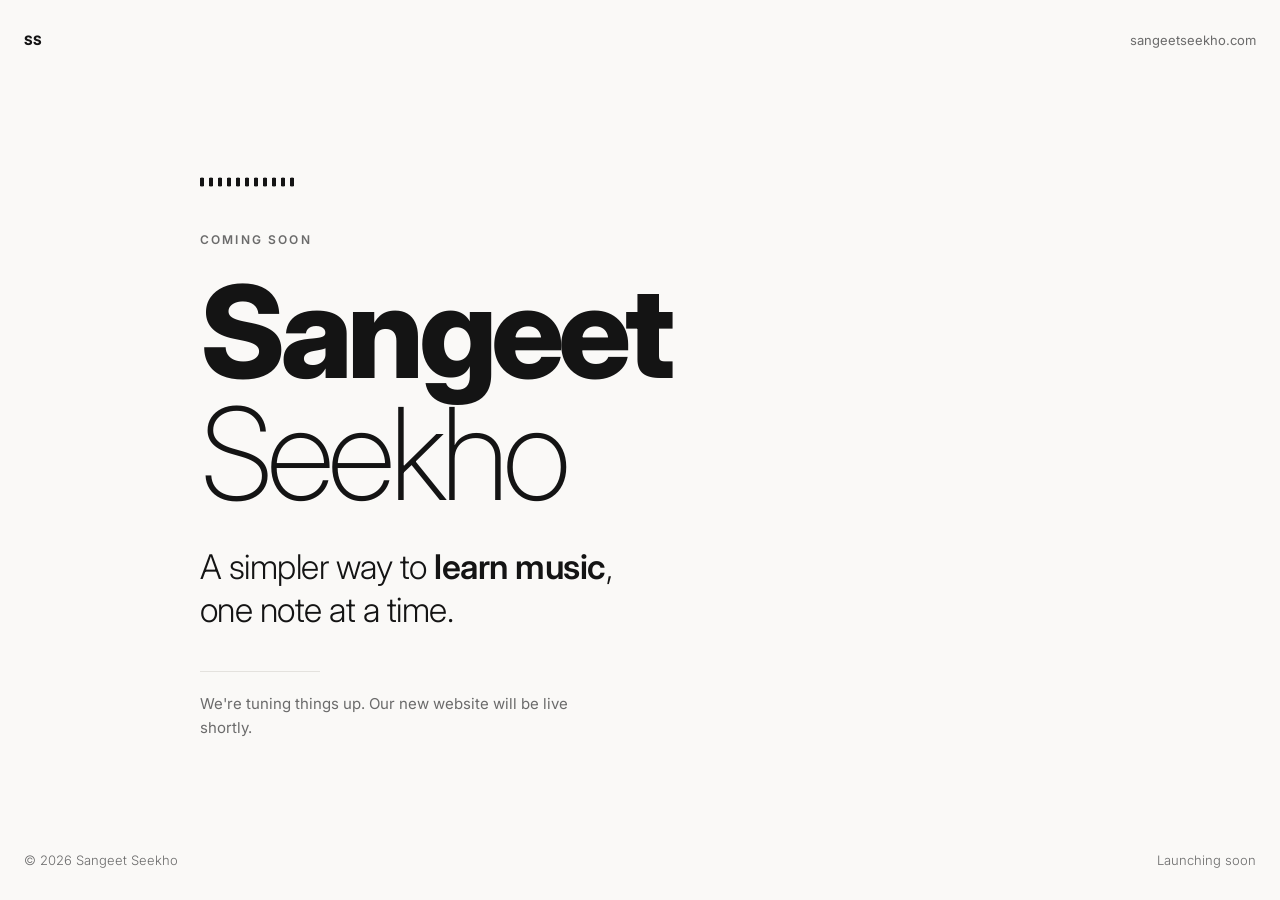
==== index.html @ 2f7f50d4 "Rename index_12.html to index.html" ====
<!doctype html>
<html lang="en">
<head>
  <meta charset="utf-8">
  <meta name="viewport" content="width=device-width, initial-scale=1">
  <title>Sangeet Seekho — Coming Soon</title>
  <meta name="description" content="Sangeet Seekho — learn music. Our website is coming soon.">
  <link rel="preconnect" href="https://fonts.googleapis.com">
  <link rel="preconnect" href="https://fonts.gstatic.com" crossorigin>
  <link href="https://fonts.googleapis.com/css2?family=Inter:wght@200;300;400;600;800&display=swap" rel="stylesheet">
  <style>
    :root {
      --bg: #faf9f7;
      --fg: #141414;
      --muted: #6b6b6b;
      --line: #e4e2de;
    }
    @media (prefers-color-scheme: dark) {
      :root {
        --bg: #111111;
        --fg: #f2f2f0;
        --muted: #9a9a96;
        --line: #2a2a2a;
      }
    }
    * { margin: 0; padding: 0; box-sizing: border-box; }
    body {
      font-family: "Inter", system-ui, -apple-system, "Segoe UI", Roboto, Helvetica, Arial, sans-serif;
      background: var(--bg);
      color: var(--fg);
      display: flex;
      flex-direction: column;
      min-height: 100vh;
      padding: 32px 24px;
      -webkit-font-smoothing: antialiased;
    }
    header, footer {
      display: flex;
      justify-content: space-between;
      gap: 16px;
      font-size: 13px;
      color: var(--muted);
    }
    header .mark { font-weight: 800; color: var(--fg); letter-spacing: -0.01em; }
    header .domain { font-weight: 400; }

    main {
      flex: 1;
      display: flex;
      flex-direction: column;
      justify-content: center;
      max-width: 880px;
      width: 100%;
      margin: 0 auto;
      padding: 48px 0;
    }
    .label {
      font-weight: 600;
      font-size: 12px;
      letter-spacing: 0.18em;
      text-transform: uppercase;
      color: var(--muted);
      margin-bottom: 24px;
    }
    h1 {
      font-weight: 800;
      font-size: clamp(52px, 12vw, 128px);
      line-height: 0.95;
      letter-spacing: -0.045em;
    }
    h1 span { display: block; font-weight: 200; }
    .tagline {
      font-weight: 300;
      font-size: clamp(22px, 3.6vw, 34px);
      line-height: 1.25;
      letter-spacing: -0.015em;
      margin-top: 32px;
      max-width: 22ch;
    }
    .tagline strong { font-weight: 600; }
    .rule {
      height: 1px;
      width: 120px;
      background: var(--line);
      margin: 40px 0 20px;
    }
    .note {
      font-weight: 400;
      font-size: 15px;
      line-height: 1.6;
      color: var(--muted);
      max-width: 44ch;
    }
    footer { font-weight: 300; }

    /* Sound wave loader */
    .wave {
      display: flex;
      align-items: center;
      gap: 5px;
      height: 44px;
      margin-bottom: 28px;
    }
    .wave span {
      width: 4px;
      height: 100%;
      border-radius: 2px;
      background: var(--fg);
      transform: scaleY(0.2);
      animation: wave 1.2s ease-in-out infinite;
    }
    .wave span:nth-child(1)  { animation-delay: -1.10s; }
    .wave span:nth-child(2)  { animation-delay: -0.95s; }
    .wave span:nth-child(3)  { animation-delay: -0.80s; }
    .wave span:nth-child(4)  { animation-delay: -0.65s; }
    .wave span:nth-child(5)  { animation-delay: -0.50s; }
    .wave span:nth-child(6)  { animation-delay: -0.35s; }
    .wave span:nth-child(7)  { animation-delay: -0.20s; }
    .wave span:nth-child(8)  { animation-delay: -0.05s; }
    .wave span:nth-child(9)  { animation-delay: -0.90s; }
    .wave span:nth-child(10) { animation-delay: -0.60s; }
    .wave span:nth-child(11) { animation-delay: -0.30s; }
    @keyframes wave {
      0%, 100% { transform: scaleY(0.2); opacity: 0.35; }
      50%      { transform: scaleY(1);   opacity: 1; }
    }
    @media (prefers-reduced-motion: reduce) {
      .wave span { animation: none; transform: scaleY(0.5); opacity: 0.6; }
    }
  </style>
</head>
<body>
  <header>
    <span class="mark">SS</span>
    <span class="domain">sangeetseekho.com</span>
  </header>

  <main>
    <div class="wave" aria-hidden="true">
      <span></span><span></span><span></span><span></span><span></span><span></span>
      <span></span><span></span><span></span><span></span><span></span>
    </div>
    <p class="label">Coming soon</p>
    <h1>Sangeet <span>Seekho</span></h1>
    <p class="tagline">A simpler way to <strong>learn music</strong>, one note at a time.</p>
    <div class="rule"></div>
    <p class="note">We're tuning things up. Our new website will be live shortly.</p>
  </main>

  <footer>
    <span>&copy; <span id="y">2026</span> Sangeet Seekho</span>
    <span>Launching soon</span>
  </footer>

  <script>document.getElementById('y').textContent = new Date().getFullYear();</script>
</body>
</html>
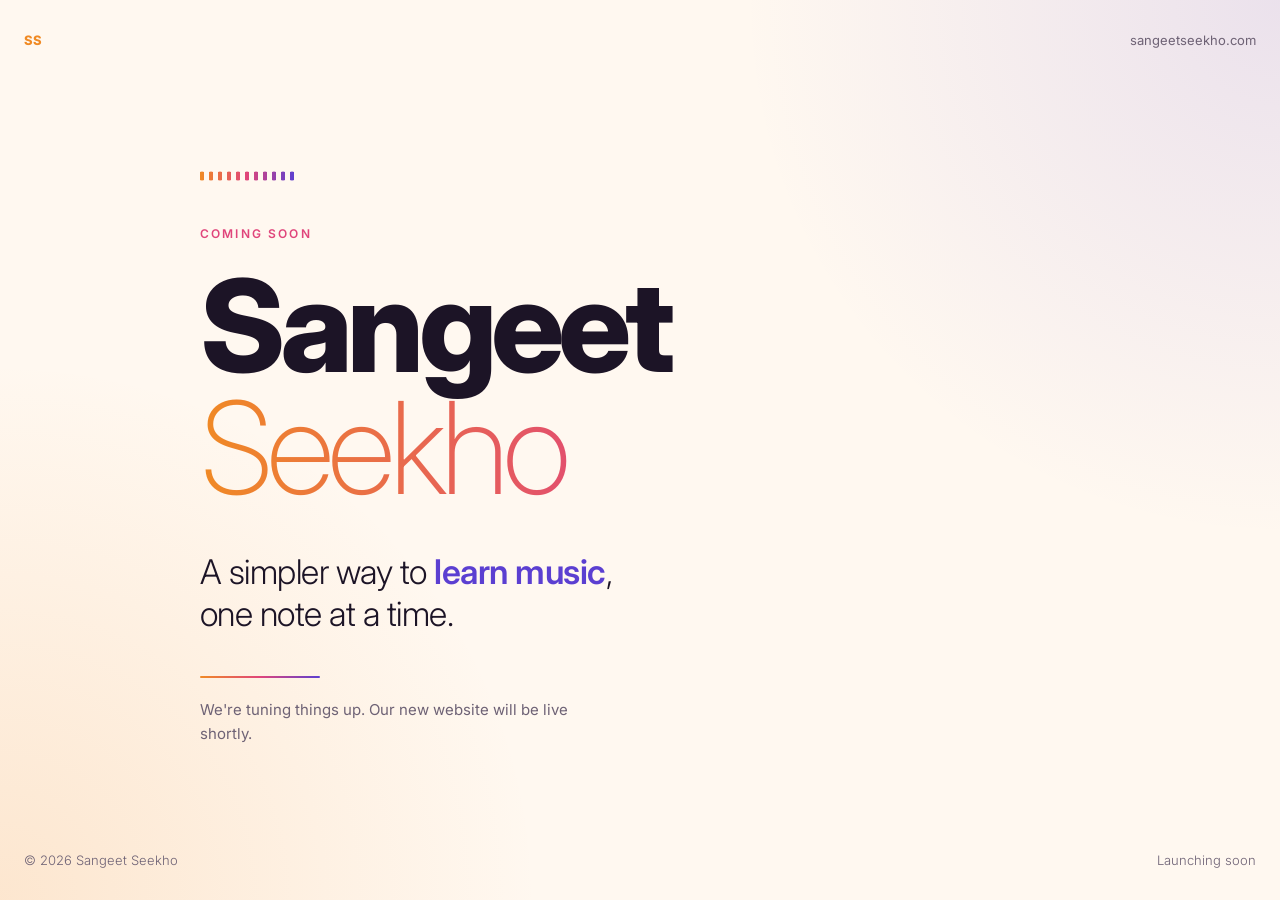
==== commit 1f334176: "Update index.html" ====
--- a/index.html
+++ b/index.html
@@ -10,23 +10,35 @@
   <link href="https://fonts.googleapis.com/css2?family=Inter:wght@200;300;400;600;800&display=swap" rel="stylesheet">
   <style>
     :root {
-      --bg: #faf9f7;
-      --fg: #141414;
-      --muted: #6b6b6b;
-      --line: #e4e2de;
+      --bg: #fff8f0;
+      --fg: #1c1426;
+      --muted: #6e6275;
+      --saffron: #f08a24;
+      --rose: #e0457b;
+      --indigo: #5b3fd1;
+      --glow-a: rgba(240, 138, 36, 0.16);
+      --glow-b: rgba(91, 63, 209, 0.12);
+      --grad: linear-gradient(90deg, var(--saffron), var(--rose) 50%, var(--indigo));
     }
     @media (prefers-color-scheme: dark) {
       :root {
-        --bg: #111111;
-        --fg: #f2f2f0;
-        --muted: #9a9a96;
-        --line: #2a2a2a;
+        --bg: #140f1c;
+        --fg: #f7f1ea;
+        --muted: #a99db3;
+        --saffron: #ffa24a;
+        --rose: #ff6b9a;
+        --indigo: #9682ff;
+        --glow-a: rgba(255, 162, 74, 0.12);
+        --glow-b: rgba(150, 130, 255, 0.14);
       }
     }
     * { margin: 0; padding: 0; box-sizing: border-box; }
     body {
       font-family: "Inter", system-ui, -apple-system, "Segoe UI", Roboto, Helvetica, Arial, sans-serif;
-      background: var(--bg);
+      background:
+        radial-gradient(60vw 60vw at 100% 0%, var(--glow-b), transparent 70%),
+        radial-gradient(60vw 60vw at 0% 100%, var(--glow-a), transparent 70%),
+        var(--bg);
       color: var(--fg);
       display: flex;
       flex-direction: column;
@@ -41,7 +53,7 @@
       font-size: 13px;
       color: var(--muted);
     }
-    header .mark { font-weight: 800; color: var(--fg); letter-spacing: -0.01em; }
+    header .mark { font-weight: 800; color: var(--saffron); letter-spacing: -0.01em; }
     header .domain { font-weight: 400; }
 
     main {
@@ -59,7 +71,7 @@
       font-size: 12px;
       letter-spacing: 0.18em;
       text-transform: uppercase;
-      color: var(--muted);
+      color: var(--rose);
       margin-bottom: 24px;
     }
     h1 {
@@ -68,7 +80,15 @@
       line-height: 0.95;
       letter-spacing: -0.045em;
     }
-    h1 span { display: block; font-weight: 200; }
+    h1 span {
+      display: block;
+      font-weight: 200;
+      background: var(--grad);
+      -webkit-background-clip: text;
+      background-clip: text;
+      color: transparent;
+      padding-bottom: 0.08em;
+    }
     .tagline {
       font-weight: 300;
       font-size: clamp(22px, 3.6vw, 34px);
@@ -77,11 +97,12 @@
       margin-top: 32px;
       max-width: 22ch;
     }
-    .tagline strong { font-weight: 600; }
+    .tagline strong { font-weight: 600; color: var(--indigo); }
     .rule {
-      height: 1px;
+      height: 2px;
       width: 120px;
-      background: var(--line);
+      border-radius: 1px;
+      background: var(--grad);
       margin: 40px 0 20px;
     }
     .note {
@@ -105,10 +126,21 @@
       width: 4px;
       height: 100%;
       border-radius: 2px;
-      background: var(--fg);
+      background: var(--grad);
+      background-size: 95px 100%; /* 11 bars × 9px step → one continuous gradient */
       transform: scaleY(0.2);
       animation: wave 1.2s ease-in-out infinite;
     }
+    .wave span:nth-child(2)  { background-position: -9px 0; }
+    .wave span:nth-child(3)  { background-position: -18px 0; }
+    .wave span:nth-child(4)  { background-position: -27px 0; }
+    .wave span:nth-child(5)  { background-position: -36px 0; }
+    .wave span:nth-child(6)  { background-position: -45px 0; }
+    .wave span:nth-child(7)  { background-position: -54px 0; }
+    .wave span:nth-child(8)  { background-position: -63px 0; }
+    .wave span:nth-child(9)  { background-position: -72px 0; }
+    .wave span:nth-child(10) { background-position: -81px 0; }
+    .wave span:nth-child(11) { background-position: -90px 0; }
     .wave span:nth-child(1)  { animation-delay: -1.10s; }
     .wave span:nth-child(2)  { animation-delay: -0.95s; }
     .wave span:nth-child(3)  { animation-delay: -0.80s; }
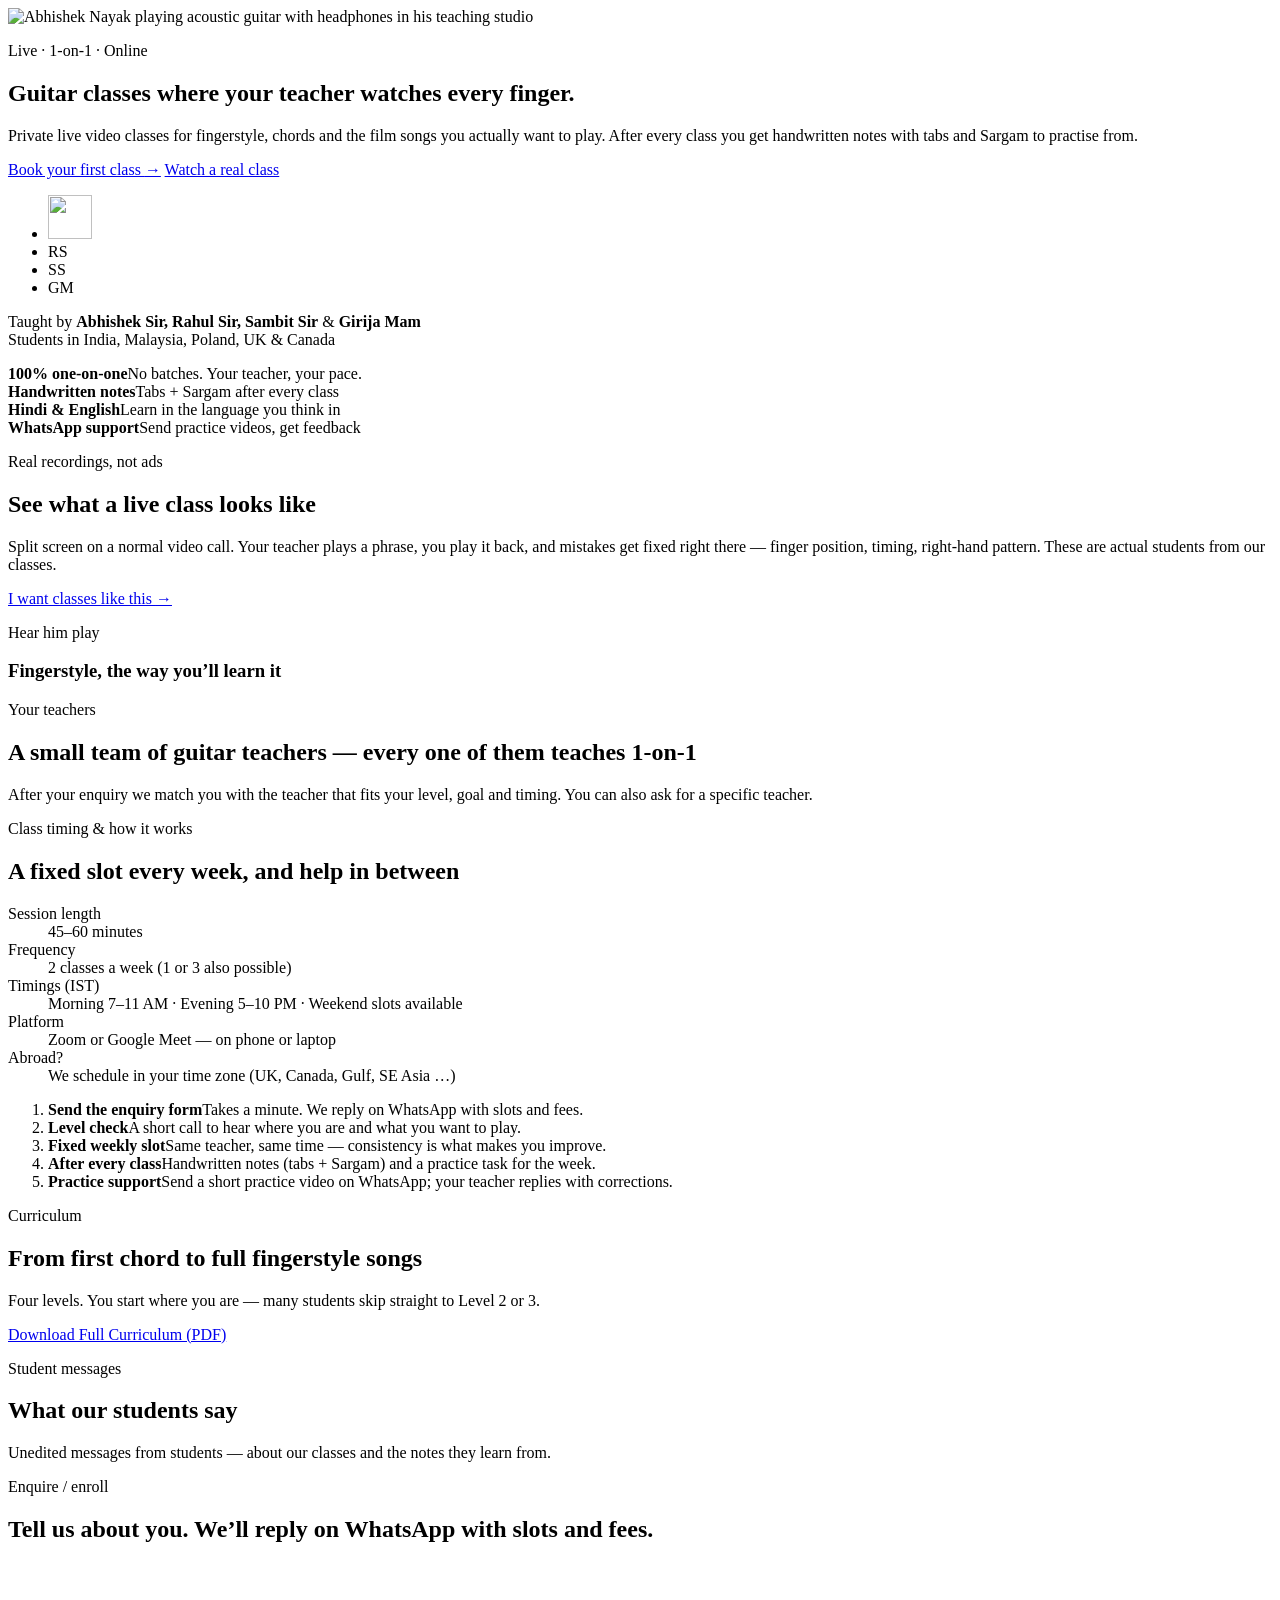
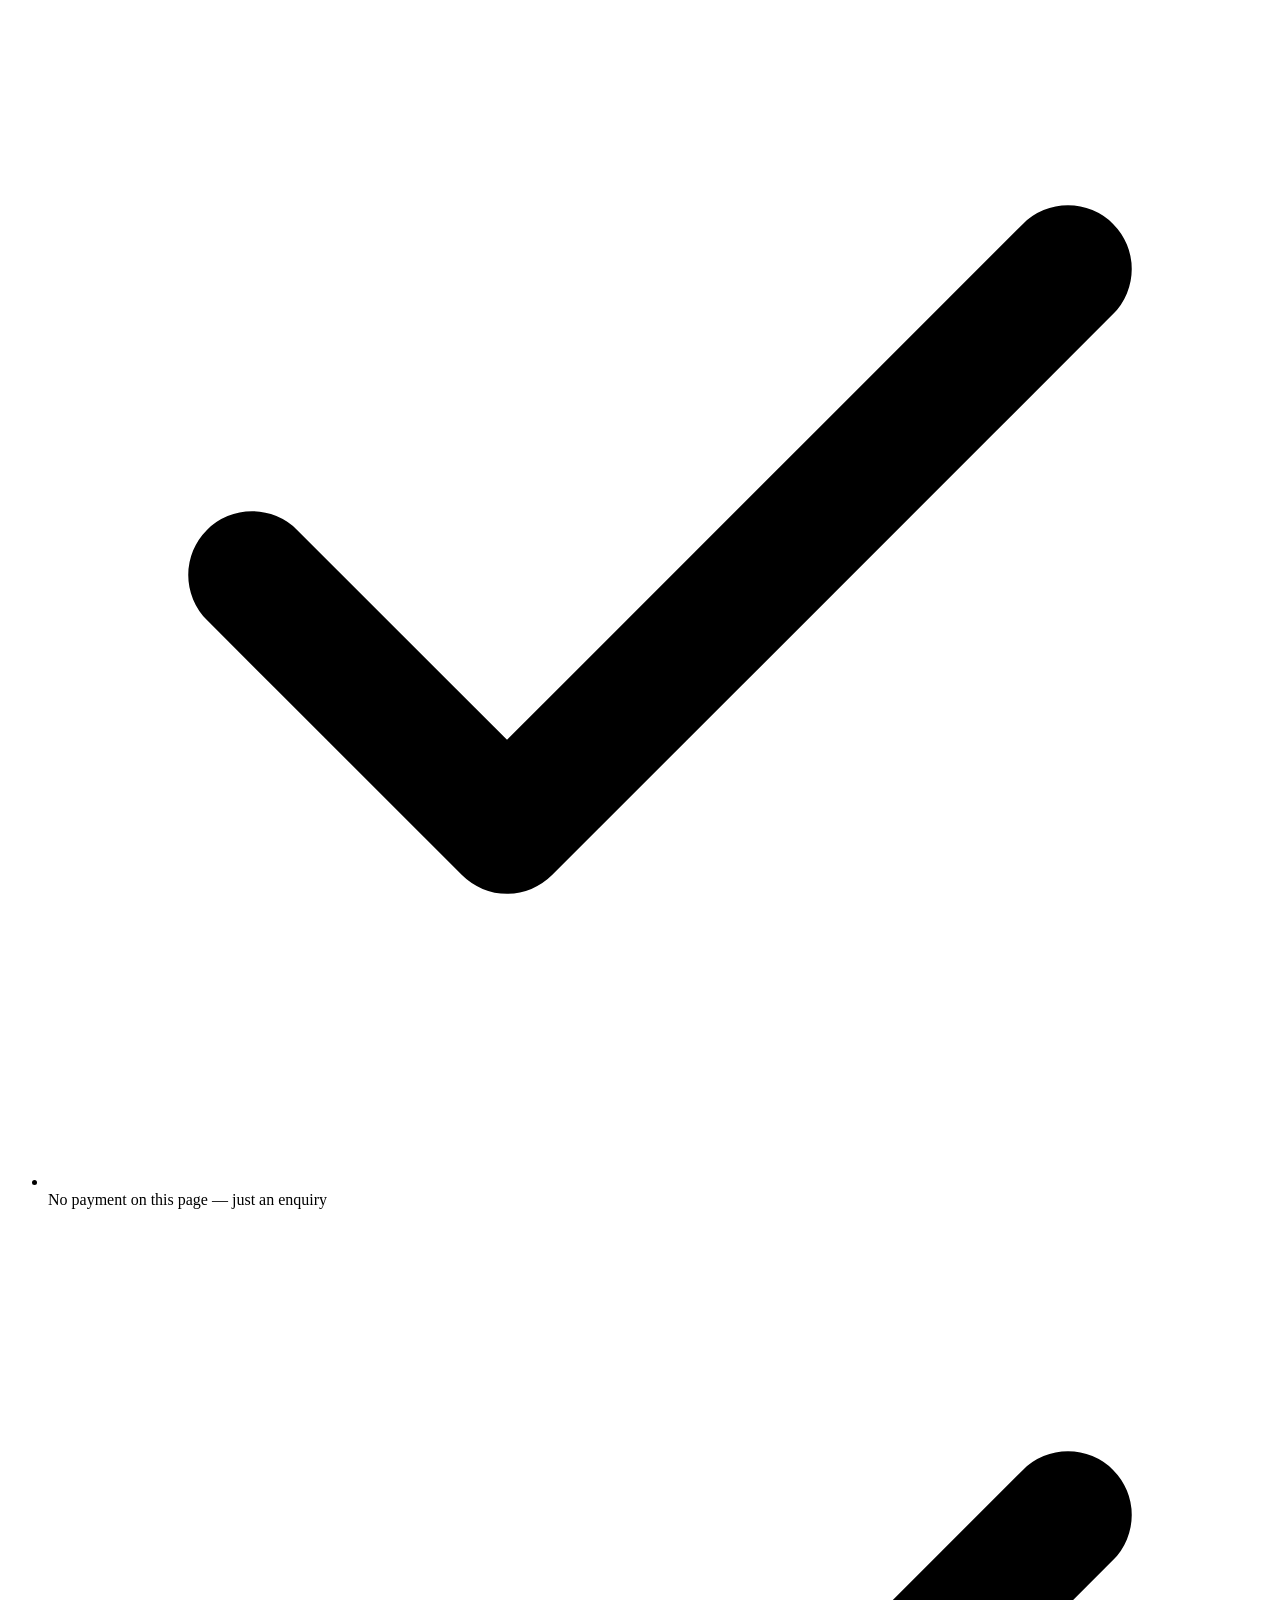
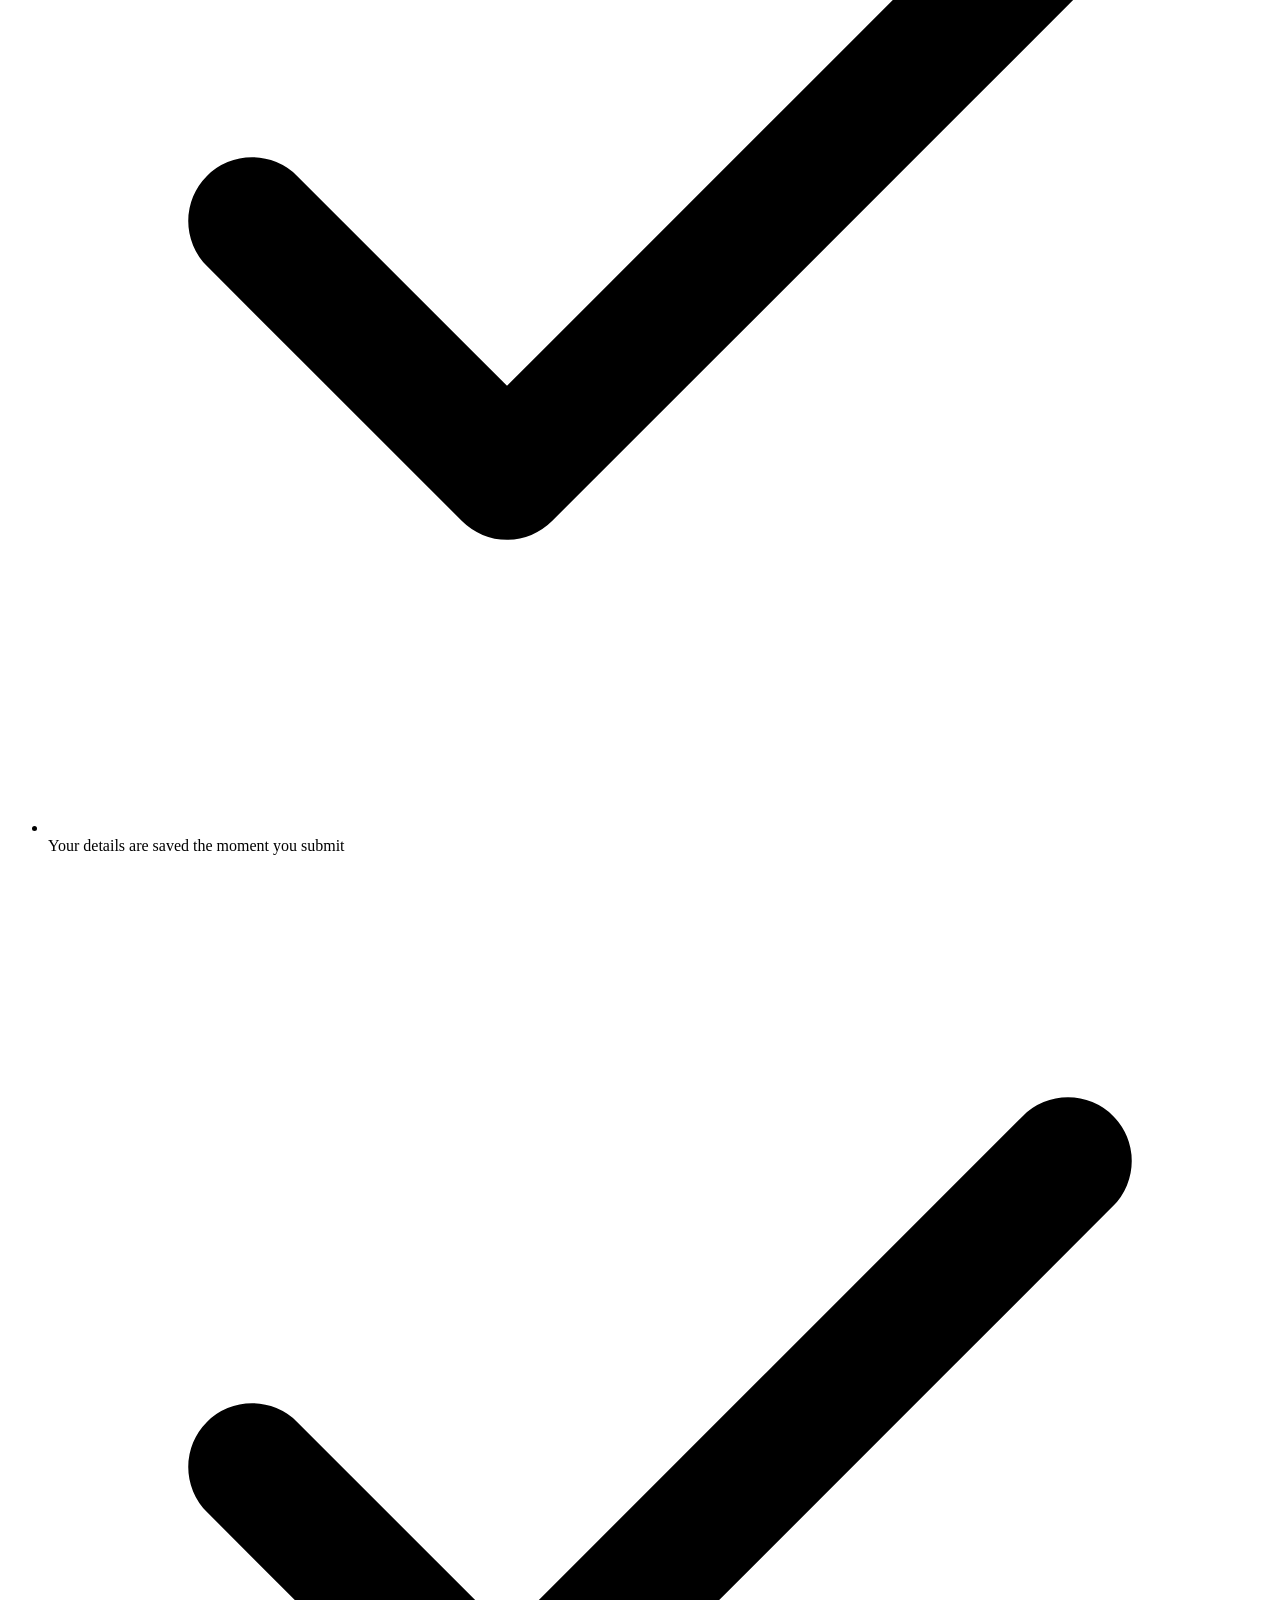
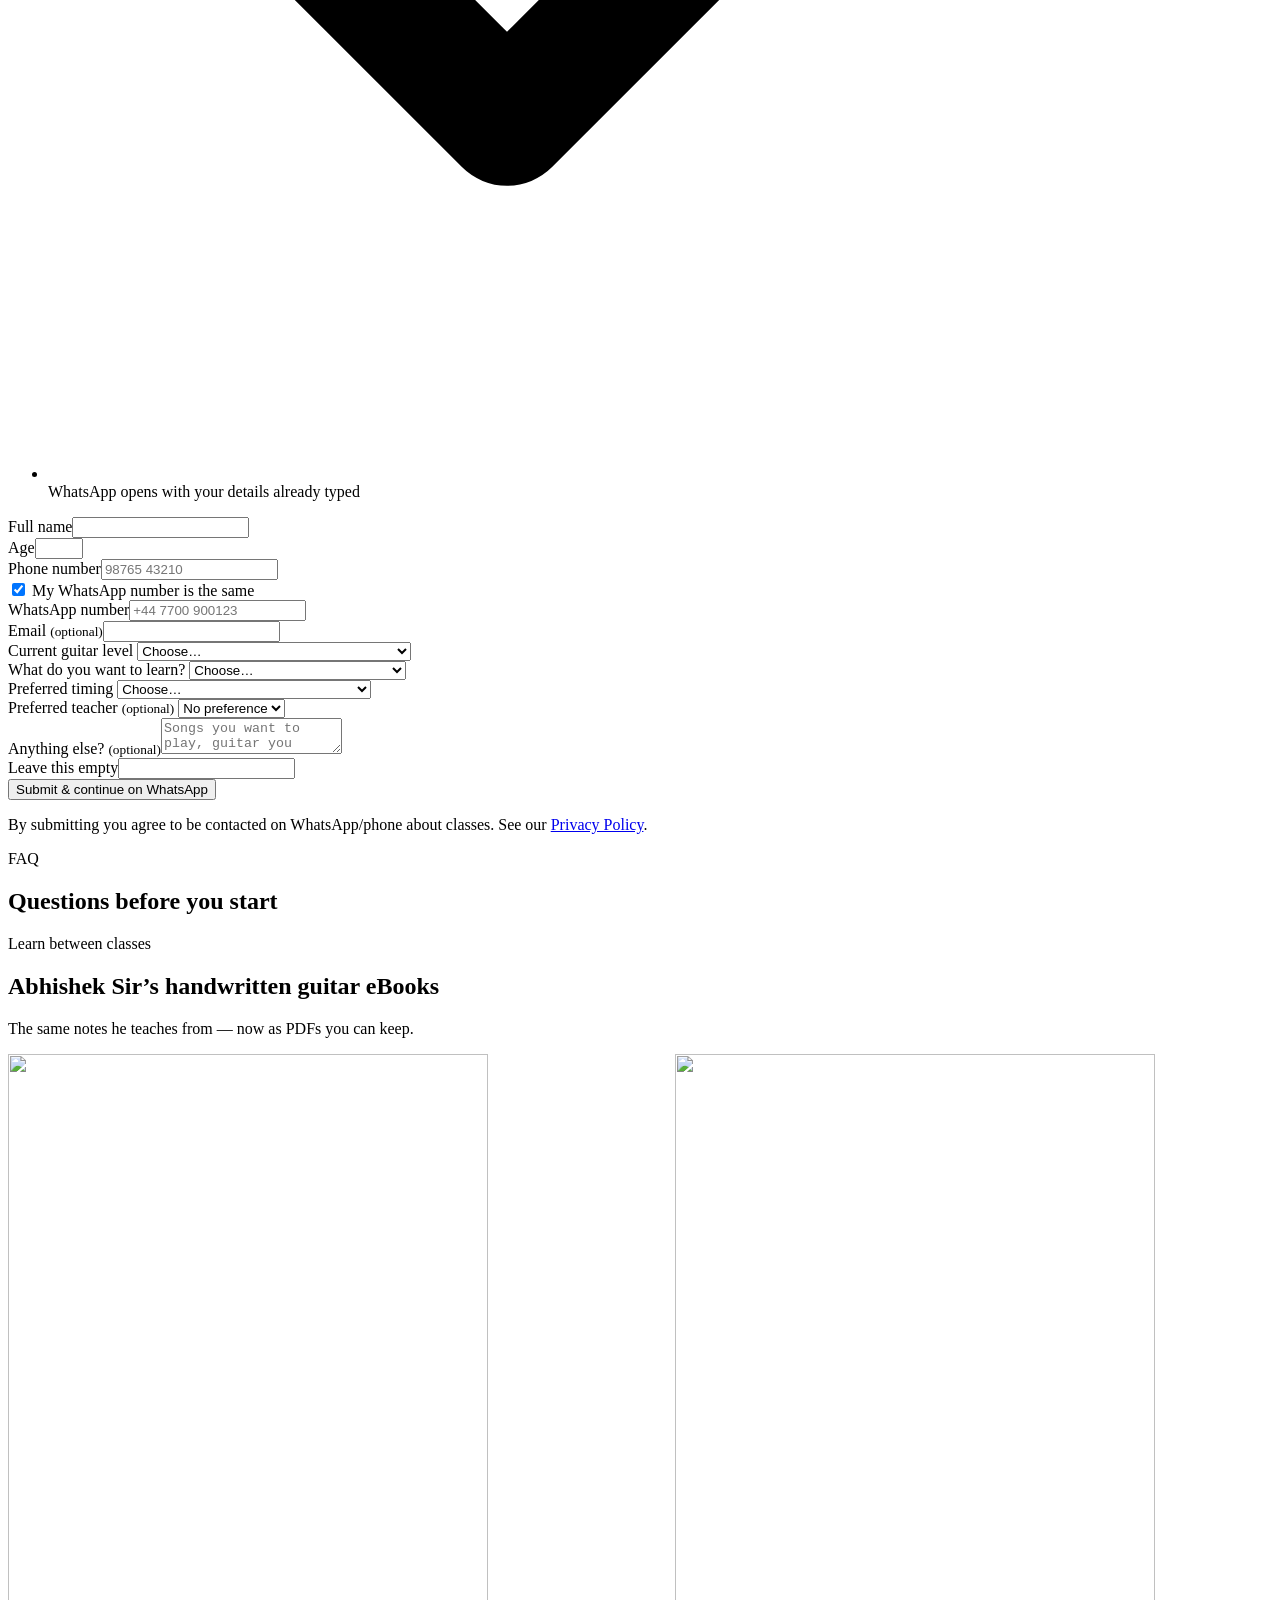
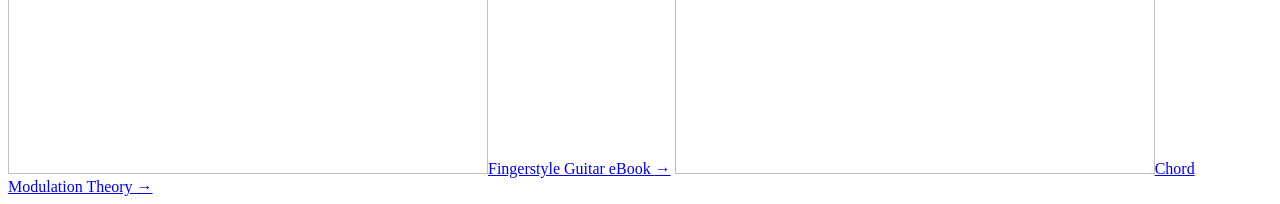
==== commit 840a9e7e: "Add files via upload" ====
--- a/index.html
+++ b/index.html
@@ -1,189 +1,276 @@
 <!doctype html>
-<html lang="en">
+<html lang="en-IN">
 <head>
   <meta charset="utf-8">
-  <meta name="viewport" content="width=device-width, initial-scale=1">
-  <title>Sangeet Seekho — Coming Soon</title>
-  <meta name="description" content="Sangeet Seekho — learn music. Our website is coming soon.">
-  <link rel="preconnect" href="https://fonts.googleapis.com">
-  <link rel="preconnect" href="https://fonts.gstatic.com" crossorigin>
-  <link href="https://fonts.googleapis.com/css2?family=Inter:wght@200;300;400;600;800&display=swap" rel="stylesheet">
-  <style>
-    :root {
-      --bg: #fff8f0;
-      --fg: #1c1426;
-      --muted: #6e6275;
-      --saffron: #f08a24;
-      --rose: #e0457b;
-      --indigo: #5b3fd1;
-      --glow-a: rgba(240, 138, 36, 0.16);
-      --glow-b: rgba(91, 63, 209, 0.12);
-      --grad: linear-gradient(90deg, var(--saffron), var(--rose) 50%, var(--indigo));
-    }
-    @media (prefers-color-scheme: dark) {
-      :root {
-        --bg: #140f1c;
-        --fg: #f7f1ea;
-        --muted: #a99db3;
-        --saffron: #ffa24a;
-        --rose: #ff6b9a;
-        --indigo: #9682ff;
-        --glow-a: rgba(255, 162, 74, 0.12);
-        --glow-b: rgba(150, 130, 255, 0.14);
-      }
-    }
-    * { margin: 0; padding: 0; box-sizing: border-box; }
-    body {
-      font-family: "Inter", system-ui, -apple-system, "Segoe UI", Roboto, Helvetica, Arial, sans-serif;
-      background:
-        radial-gradient(60vw 60vw at 100% 0%, var(--glow-b), transparent 70%),
-        radial-gradient(60vw 60vw at 0% 100%, var(--glow-a), transparent 70%),
-        var(--bg);
-      color: var(--fg);
-      display: flex;
-      flex-direction: column;
-      min-height: 100vh;
-      padding: 32px 24px;
-      -webkit-font-smoothing: antialiased;
-    }
-    header, footer {
-      display: flex;
-      justify-content: space-between;
-      gap: 16px;
-      font-size: 13px;
-      color: var(--muted);
-    }
-    header .mark { font-weight: 800; color: var(--saffron); letter-spacing: -0.01em; }
-    header .domain { font-weight: 400; }
-
-    main {
-      flex: 1;
-      display: flex;
-      flex-direction: column;
-      justify-content: center;
-      max-width: 880px;
-      width: 100%;
-      margin: 0 auto;
-      padding: 48px 0;
-    }
-    .label {
-      font-weight: 600;
-      font-size: 12px;
-      letter-spacing: 0.18em;
-      text-transform: uppercase;
-      color: var(--rose);
-      margin-bottom: 24px;
-    }
-    h1 {
-      font-weight: 800;
-      font-size: clamp(52px, 12vw, 128px);
-      line-height: 0.95;
-      letter-spacing: -0.045em;
-    }
-    h1 span {
-      display: block;
-      font-weight: 200;
-      background: var(--grad);
-      -webkit-background-clip: text;
-      background-clip: text;
-      color: transparent;
-      padding-bottom: 0.08em;
-    }
-    .tagline {
-      font-weight: 300;
-      font-size: clamp(22px, 3.6vw, 34px);
-      line-height: 1.25;
-      letter-spacing: -0.015em;
-      margin-top: 32px;
-      max-width: 22ch;
-    }
-    .tagline strong { font-weight: 600; color: var(--indigo); }
-    .rule {
-      height: 2px;
-      width: 120px;
-      border-radius: 1px;
-      background: var(--grad);
-      margin: 40px 0 20px;
-    }
-    .note {
-      font-weight: 400;
-      font-size: 15px;
-      line-height: 1.6;
-      color: var(--muted);
-      max-width: 44ch;
-    }
-    footer { font-weight: 300; }
-
-    /* Sound wave loader */
-    .wave {
-      display: flex;
-      align-items: center;
-      gap: 5px;
-      height: 44px;
-      margin-bottom: 28px;
-    }
-    .wave span {
-      width: 4px;
-      height: 100%;
-      border-radius: 2px;
-      background: var(--grad);
-      background-size: 95px 100%; /* 11 bars × 9px step → one continuous gradient */
-      transform: scaleY(0.2);
-      animation: wave 1.2s ease-in-out infinite;
-    }
-    .wave span:nth-child(2)  { background-position: -9px 0; }
-    .wave span:nth-child(3)  { background-position: -18px 0; }
-    .wave span:nth-child(4)  { background-position: -27px 0; }
-    .wave span:nth-child(5)  { background-position: -36px 0; }
-    .wave span:nth-child(6)  { background-position: -45px 0; }
-    .wave span:nth-child(7)  { background-position: -54px 0; }
-    .wave span:nth-child(8)  { background-position: -63px 0; }
-    .wave span:nth-child(9)  { background-position: -72px 0; }
-    .wave span:nth-child(10) { background-position: -81px 0; }
-    .wave span:nth-child(11) { background-position: -90px 0; }
-    .wave span:nth-child(1)  { animation-delay: -1.10s; }
-    .wave span:nth-child(2)  { animation-delay: -0.95s; }
-    .wave span:nth-child(3)  { animation-delay: -0.80s; }
-    .wave span:nth-child(4)  { animation-delay: -0.65s; }
-    .wave span:nth-child(5)  { animation-delay: -0.50s; }
-    .wave span:nth-child(6)  { animation-delay: -0.35s; }
-    .wave span:nth-child(7)  { animation-delay: -0.20s; }
-    .wave span:nth-child(8)  { animation-delay: -0.05s; }
-    .wave span:nth-child(9)  { animation-delay: -0.90s; }
-    .wave span:nth-child(10) { animation-delay: -0.60s; }
-    .wave span:nth-child(11) { animation-delay: -0.30s; }
-    @keyframes wave {
-      0%, 100% { transform: scaleY(0.2); opacity: 0.35; }
-      50%      { transform: scaleY(1);   opacity: 1; }
-    }
-    @media (prefers-reduced-motion: reduce) {
-      .wave span { animation: none; transform: scaleY(0.5); opacity: 0.6; }
-    }
-  </style>
+  <meta name="viewport" content="width=device-width, initial-scale=1, viewport-fit=cover">
+  <title>Online 1-on-1 Guitar Classes — Live with Abhishek Sir & Team | Sangeet Seekho</title>
+  <meta name="description" content="Private live guitar classes on video call. Fingerstyle, chords and Bollywood songs with Abhishek Nayak, Rahul Sir, Sambit Sir and Girija Mam. Handwritten notes with Sargam. Students in India and abroad.">
+  <link rel="canonical" href="https://sangeetseekho.com/">
+  <meta name="theme-color" content="#1F150F">
+  <meta property="og:type" content="website">
+  <meta property="og:site_name" content="Sangeet Seekho">
+  <meta property="og:locale" content="en_IN">
+  <meta property="og:url" content="https://sangeetseekho.com/">
+  <meta property="og:title" content="Online 1-on-1 Guitar Classes | Sangeet Seekho">
+  <meta property="og:description" content="Private live guitar classes on video call — fingerstyle, chords and film songs, with handwritten notes after every class.">
+  <meta property="og:image" content="https://sangeetseekho.com/assets/img/og/og-online-classes.jpg">
+  <meta property="og:image:width" content="1200">
+  <meta property="og:image:height" content="630">
+  <meta name="twitter:card" content="summary_large_image">
+  <meta name="twitter:title" content="Online 1-on-1 Guitar Classes | Sangeet Seekho">
+  <meta name="twitter:description" content="Private live guitar classes — fingerstyle, chords and film songs.">
+  <meta name="twitter:image" content="https://sangeetseekho.com/assets/img/og/og-online-classes.jpg">
+  <link rel="icon" href="/favicon.ico" sizes="any">
+  <link rel="icon" type="image/png" sizes="192x192" href="/assets/img/brand/icon-192.png">
+  <link rel="apple-touch-icon" href="/assets/img/brand/icon-180.png">
+  <link rel="manifest" href="/site.webmanifest">
+  <link rel="preload" href="/assets/fonts/manrope-latin.woff2" as="font" type="font/woff2" crossorigin>
+  <link rel="preload" as="image" type="image/webp" href="/assets/img/hero/abhishek-acoustic-600.webp" imagesrcset="/assets/img/hero/abhishek-acoustic-600.webp 600w, /assets/img/hero/abhishek-acoustic.webp 939w" imagesizes="(max-width: 900px) 100vw, 45vw">
+  <link rel="stylesheet" href="/css/base.css">
+  <link rel="stylesheet" href="/css/components.css">
+  <link rel="stylesheet" href="/css/sections.css">
+  <script type="module" src="/js/pages/online-class.js"></script>
+  <script type="application/ld+json">
+  {"@context":"https://schema.org","@type":"EducationalOrganization","name":"Sangeet Seekho","url":"https://sangeetseekho.com/","logo":"https://sangeetseekho.com/assets/img/brand/icon-512.png","email":"sangeetseekho9@gmail.com","telephone":"+91-9754751793","founder":{"@type":"Person","name":"Abhishek Nayak"},"description":"Online 1-on-1 guitar classes and handwritten guitar eBooks."}
+  </script>
 </head>
-<body>
-  <header>
-    <span class="mark">SS</span>
-    <span class="domain">sangeetseekho.com</span>
-  </header>
-
-  <main>
-    <div class="wave" aria-hidden="true">
-      <span></span><span></span><span></span><span></span><span></span><span></span>
-      <span></span><span></span><span></span><span></span><span></span>
-    </div>
-    <p class="label">Coming soon</p>
-    <h1>Sangeet <span>Seekho</span></h1>
-    <p class="tagline">A simpler way to <strong>learn music</strong>, one note at a time.</p>
-    <div class="rule"></div>
-    <p class="note">We're tuning things up. Our new website will be live shortly.</p>
+<body class="page-classes">
+  <header class="site-header" data-site-header></header>
+
+  <main id="main">
+    <!-- ================= HERO ================= -->
+    <section class="hero" aria-labelledby="hero-title">
+      <div class="hero-media">
+        <picture>
+          <source type="image/webp" srcset="/assets/img/hero/abhishek-acoustic-600.webp 600w, /assets/img/hero/abhishek-acoustic.webp 939w" sizes="(max-width: 900px) 100vw, 45vw">
+          <img src="/assets/img/hero/abhishek-acoustic.jpg" alt="Abhishek Nayak playing acoustic guitar with headphones in his teaching studio" width="939" height="1676" fetchpriority="high" decoding="async">
+        </picture>
+      </div>
+      <div class="container hero-grid">
+        <div class="hero-copy">
+          <p class="eyebrow"><span class="live-dot" aria-hidden="true"></span> Live · 1-on-1 · Online</p>
+          <h1 id="hero-title">Guitar classes where your teacher <span class="hl">watches every finger.</span></h1>
+          <p class="lead">Private live video classes for fingerstyle, chords and the film songs you actually want to play. After every class you get handwritten notes with tabs and Sargam to practise from.</p>
+          <div class="hero-ctas">
+            <a class="btn btn--primary btn--lg" href="#enroll">Book your first class <span class="btn-arrow">→</span></a>
+            <a class="btn btn--ghost btn--lg" href="#live-class">Watch a real class</a>
+          </div>
+          <div class="hero-trust">
+            <ul class="teacher-stack" aria-label="Teachers">
+              <li title="Abhishek Sir"><img src="/assets/img/teachers/abhishek-nayak-480.jpg" alt="" width="44" height="44"></li>
+              <li title="Rahul Sir">RS</li><li title="Sambit Sir">SS</li><li title="Girija Mam">GM</li>
+            </ul>
+            <p>Taught by <strong>Abhishek Sir, Rahul Sir, Sambit Sir</strong> &amp; <strong>Girija Mam</strong><br><span>Students in India, Malaysia, Poland, UK &amp; Canada</span></p>
+          </div>
+        </div>
+      </div>
+    </section>
+
+    <!-- ================= PROMISE STRIP ================= -->
+    <section class="strip" aria-label="Why students choose Sangeet Seekho">
+      <div class="container strip-grid">
+        <div><b>100% one-on-one</b><span>No batches. Your teacher, your pace.</span></div>
+        <div><b>Handwritten notes</b><span>Tabs + Sargam after every class</span></div>
+        <div><b>Hindi &amp; English</b><span>Learn in the language you think in</span></div>
+        <div><b>WhatsApp support</b><span>Send practice videos, get feedback</span></div>
+      </div>
+    </section>
+
+    <!-- ================= LIVE CLASS PREVIEW ================= -->
+    <section class="section section--dark" id="live-class" aria-labelledby="live-title">
+      <div class="container">
+        <div class="split-head">
+          <div class="section-head">
+            <p class="eyebrow">Real recordings, not ads</p>
+            <h2 id="live-title">See what a live class looks like</h2>
+            <p class="lead">Split screen on a normal video call. Your teacher plays a phrase, you play it back, and mistakes get fixed right there — finger position, timing, right-hand pattern. These are actual students from our classes.</p>
+          </div>
+          <a class="btn btn--primary" href="#enroll">I want classes like this <span class="btn-arrow">→</span></a>
+        </div>
+        <div class="rail rail--4" data-live-videos></div>
+      </div>
+    </section>
+
+    <!-- ================= TEACHER ================= -->
+    <section class="section" id="teacher" aria-labelledby="teacher-title">
+      <div class="container">
+        <div class="founder" data-founder data-reveal></div>
+        <div class="teacher-video" data-reveal>
+          <div class="teacher-video-head">
+            <p class="eyebrow">Hear him play</p>
+            <h3 class="h3">Fingerstyle, the way you’ll learn it</h3>
+          </div>
+          <div data-teacher-video></div>
+        </div>
+        <div class="teachers-block">
+          <div class="section-head">
+            <p class="eyebrow">Your teachers</p>
+            <h2 class="h3">A small team of guitar teachers — every one of them teaches 1-on-1</h2>
+            <p class="muted">After your enquiry we match you with the teacher that fits your level, goal and timing. You can also ask for a specific teacher.</p>
+          </div>
+          <div class="teacher-grid" data-teachers></div>
+        </div>
+      </div>
+    </section>
+
+    <!-- ================= HOW IT WORKS / TIMING ================= -->
+    <section class="section section--sand" id="timing" aria-labelledby="timing-title">
+      <div class="container">
+        <div class="section-head">
+          <p class="eyebrow">Class timing &amp; how it works</p>
+          <h2 id="timing-title">A fixed slot every week, and help in between</h2>
+        </div>
+        <!-- ✏️ EDIT the timing details below any time -->
+        <div class="timing-grid">
+          <dl class="timing-facts" data-reveal>
+            <div><dt>Session length</dt><dd>45–60 minutes</dd></div>
+            <div><dt>Frequency</dt><dd>2 classes a week (1 or 3 also possible)</dd></div>
+            <div><dt>Timings (IST)</dt><dd>Morning 7–11 AM · Evening 5–10 PM · Weekend slots available</dd></div>
+            <div><dt>Platform</dt><dd>Zoom or Google Meet — on phone or laptop</dd></div>
+            <div><dt>Abroad?</dt><dd>We schedule in your time zone (UK, Canada, Gulf, SE Asia …)</dd></div>
+          </dl>
+          <ol class="steps" data-reveal>
+            <li><b>Send the enquiry form</b><span>Takes a minute. We reply on WhatsApp with slots and fees.</span></li>
+            <li><b>Level check</b><span>A short call to hear where you are and what you want to play.</span></li>
+            <li><b>Fixed weekly slot</b><span>Same teacher, same time — consistency is what makes you improve.</span></li>
+            <li><b>After every class</b><span>Handwritten notes (tabs + Sargam) and a practice task for the week.</span></li>
+            <li><b>Practice support</b><span>Send a short practice video on WhatsApp; your teacher replies with corrections.</span></li>
+          </ol>
+        </div>
+      </div>
+    </section>
+
+    <!-- ================= CURRICULUM ================= -->
+    <section class="section" id="curriculum" aria-labelledby="curr-title">
+      <div class="container container--narrow">
+        <div class="section-head section-head--center">
+          <p class="eyebrow">Curriculum</p>
+          <h2 id="curr-title">From first chord to full fingerstyle songs</h2>
+          <p class="lead">Four levels. You start where you are — many students skip straight to Level 2 or 3.</p>
+        </div>
+        <div class="curriculum" data-curriculum></div>
+        <div class="curr-download">
+          <a class="btn btn--dark" data-curriculum-pdf href="#"><span class="btn-label">Download Full Curriculum (PDF)</span></a>
+        </div>
+      </div>
+    </section>
+
+    <!-- ================= REVIEWS ================= -->
+    <section class="section section--sand" id="reviews" aria-labelledby="reviews-title">
+      <div class="container">
+        <div class="section-head">
+          <p class="eyebrow">Student messages</p>
+          <h2 id="reviews-title">What our students say</h2>
+          <p class="muted">Unedited messages from students — about our classes and the notes they learn from.</p>
+        </div>
+        <div data-reviews="class" data-review-kinds="text,image"></div>
+      </div>
+    </section>
+
+    <!-- ================= ENROLL ================= -->
+    <section class="section section--dark enroll" id="enroll" aria-labelledby="enroll-title">
+      <div class="container enroll-grid">
+        <div class="enroll-copy">
+          <p class="eyebrow">Enquire / enroll</p>
+          <h2 id="enroll-title">Tell us about you. We’ll reply on WhatsApp with slots and fees.</h2>
+          <ul class="check-list">
+            <li><svg viewBox="0 0 24 24" fill="none" stroke="currentColor" stroke-width="2.5" stroke-linecap="round" stroke-linejoin="round" aria-hidden="true"><path d="M20 6 9 17l-5-5"/></svg><span>No payment on this page — just an enquiry</span></li>
+            <li><svg viewBox="0 0 24 24" fill="none" stroke="currentColor" stroke-width="2.5" stroke-linecap="round" stroke-linejoin="round" aria-hidden="true"><path d="M20 6 9 17l-5-5"/></svg><span>Your details are saved the moment you submit</span></li>
+            <li><svg viewBox="0 0 24 24" fill="none" stroke="currentColor" stroke-width="2.5" stroke-linecap="round" stroke-linejoin="round" aria-hidden="true"><path d="M20 6 9 17l-5-5"/></svg><span>WhatsApp opens with your details already typed</span></li>
+          </ul>
+        </div>
+        <div class="enroll-card">
+          <form id="enroll-form" class="form" novalidate>
+            <div class="form-row">
+              <div class="field"><label for="enr-name">Full name</label><input id="enr-name" name="name" autocomplete="name" maxlength="60" data-validate="name" required></div>
+              <div class="field"><label for="enr-age">Age</label><input id="enr-age" name="age" type="number" inputmode="numeric" min="5" max="90" data-validate="age" required></div>
+            </div>
+            <div class="field"><label for="enr-phone">Phone number</label><input id="enr-phone" name="phone" type="tel" inputmode="tel" autocomplete="tel" placeholder="98765 43210" maxlength="18" data-validate="phone" required></div>
+            <label class="check"><input type="checkbox" id="enr-same" checked> My WhatsApp number is the same</label>
+            <div class="field"><label for="enr-whatsapp">WhatsApp number</label><input id="enr-whatsapp" name="whatsapp" type="tel" inputmode="tel" placeholder="+44 7700 900123" maxlength="18"></div>
+            <div class="field"><label for="enr-email">Email <small>(optional)</small></label><input id="enr-email" name="email" type="email" inputmode="email" autocomplete="email" maxlength="100" data-validate="emailOptional"></div>
+            <div class="form-row">
+              <div class="field"><label for="enr-level">Current guitar level</label>
+                <select id="enr-level" name="level" data-validate="choice" required>
+                  <option value="">Choose…</option>
+                  <option>Complete beginner (never played)</option>
+                  <option>Beginner (know a few chords)</option>
+                  <option>Intermediate (play songs, want to improve)</option>
+                  <option>Advanced (want fingerstyle / theory depth)</option>
+                </select></div>
+              <div class="field"><label for="enr-goal">What do you want to learn?</label>
+                <select id="enr-goal" name="goal" data-validate="choice" required>
+                  <option value="">Choose…</option>
+                  <option>Fingerstyle guitar</option>
+                  <option>Bollywood / film songs</option>
+                  <option>Chords &amp; strumming</option>
+                  <option>Music theory &amp; chord modulation</option>
+                  <option>Classical guitar</option>
+                  <option>Not sure — guide me</option>
+                </select></div>
+            </div>
+            <div class="form-row">
+              <div class="field"><label for="enr-timing">Preferred timing</label>
+                <select id="enr-timing" name="timing" data-validate="choice" required>
+                  <option value="">Choose…</option>
+                  <option>Morning (7–11 AM IST)</option>
+                  <option>Afternoon (12–4 PM IST)</option>
+                  <option>Evening (5–8 PM IST)</option>
+                  <option>Night (8–10 PM IST)</option>
+                  <option>Weekends only</option>
+                  <option>I live abroad — will share my time zone</option>
+                </select></div>
+              <div class="field"><label for="enr-teacher">Preferred teacher <small>(optional)</small></label>
+                <select id="enr-teacher" name="teacher">
+                  <option value="">No preference</option>
+                  <option>Abhishek Sir</option><option>Rahul Sir</option><option>Sambit Sir</option><option>Girija Mam</option>
+                </select></div>
+            </div>
+            <div class="field"><label for="enr-message">Anything else? <small>(optional)</small></label><textarea id="enr-message" name="message" maxlength="600" placeholder="Songs you want to play, guitar you have, questions…" data-validate="text"></textarea></div>
+            <div class="hp-field" aria-hidden="true"><label>Leave this empty<input name="ss_extra" tabindex="-1" autocomplete="off"></label></div>
+            <button type="submit" class="btn btn--primary btn--lg btn--block"><span class="btn-label">Submit &amp; continue on WhatsApp</span></button>
+            <p class="form-status" hidden aria-live="polite"></p>
+            <p class="form-note">By submitting you agree to be contacted on WhatsApp/phone about classes. See our <a href="/privacy-policy/">Privacy Policy</a>.</p>
+          </form>
+          <div class="form-done" hidden>
+            <div class="ty-badge" aria-hidden="true"><svg viewBox="0 0 24 24" width="28" height="28" fill="none" stroke="currentColor" stroke-width="2.5" stroke-linecap="round" stroke-linejoin="round"><path d="M20 6 9 17l-5-5"/></svg></div>
+            <h3 class="h4">Thank you! Your enquiry is saved.</h3>
+            <p class="muted">We’re opening WhatsApp so you can send the message. Our team replies within working hours.</p>
+            <a class="btn btn--whatsapp" data-wa-fallback href="#" target="_blank" rel="noopener">WhatsApp didn’t open? Tap here</a>
+          </div>
+        </div>
+      </div>
+    </section>
+
+    <!-- ================= FAQ ================= -->
+    <section class="section" id="faq" aria-labelledby="faq-title">
+      <div class="container container--narrow">
+        <div class="section-head section-head--center">
+          <p class="eyebrow">FAQ</p>
+          <h2 id="faq-title">Questions before you start</h2>
+        </div>
+        <div data-faq="classes,support"></div>
+      </div>
+    </section>
+
+    <!-- ================= EBOOK CROSS-SELL ================= -->
+    <section class="section section--sand section--tight" aria-labelledby="books-title">
+      <div class="container">
+        <div class="books-band">
+          <div>
+            <p class="eyebrow">Learn between classes</p>
+            <h2 id="books-title" class="h3">Abhishek Sir’s handwritten guitar eBooks</h2>
+            <p class="muted">The same notes he teaches from — now as PDFs you can keep.</p>
+          </div>
+          <div class="books-links">
+            <a class="book-link" href="/fingerstyle-guitar-ebook/"><picture><source srcset="/assets/img/ebooks/fingerstyle-cover-480.webp" type="image/webp"><img src="/assets/img/ebooks/fingerstyle-cover-480.jpg" alt="" width="480" height="720" loading="lazy"></picture><span>Fingerstyle Guitar eBook <span aria-hidden="true">→</span></span></a>
+            <a class="book-link" href="/chord-modulation-theory/"><picture><source srcset="/assets/img/ebooks/chord-modulation-cover-480.webp" type="image/webp"><img src="/assets/img/ebooks/chord-modulation-cover-480.jpg" alt="" width="480" height="720" loading="lazy"></picture><span>Chord Modulation Theory <span aria-hidden="true">→</span></span></a>
+          </div>
+        </div>
+      </div>
+    </section>
   </main>
 
-  <footer>
-    <span>&copy; <span id="y">2026</span> Sangeet Seekho</span>
-    <span>Launching soon</span>
-  </footer>
-
-  <script>document.getElementById('y').textContent = new Date().getFullYear();</script>
+  <footer class="site-footer" data-site-footer></footer>
 </body>
 </html>
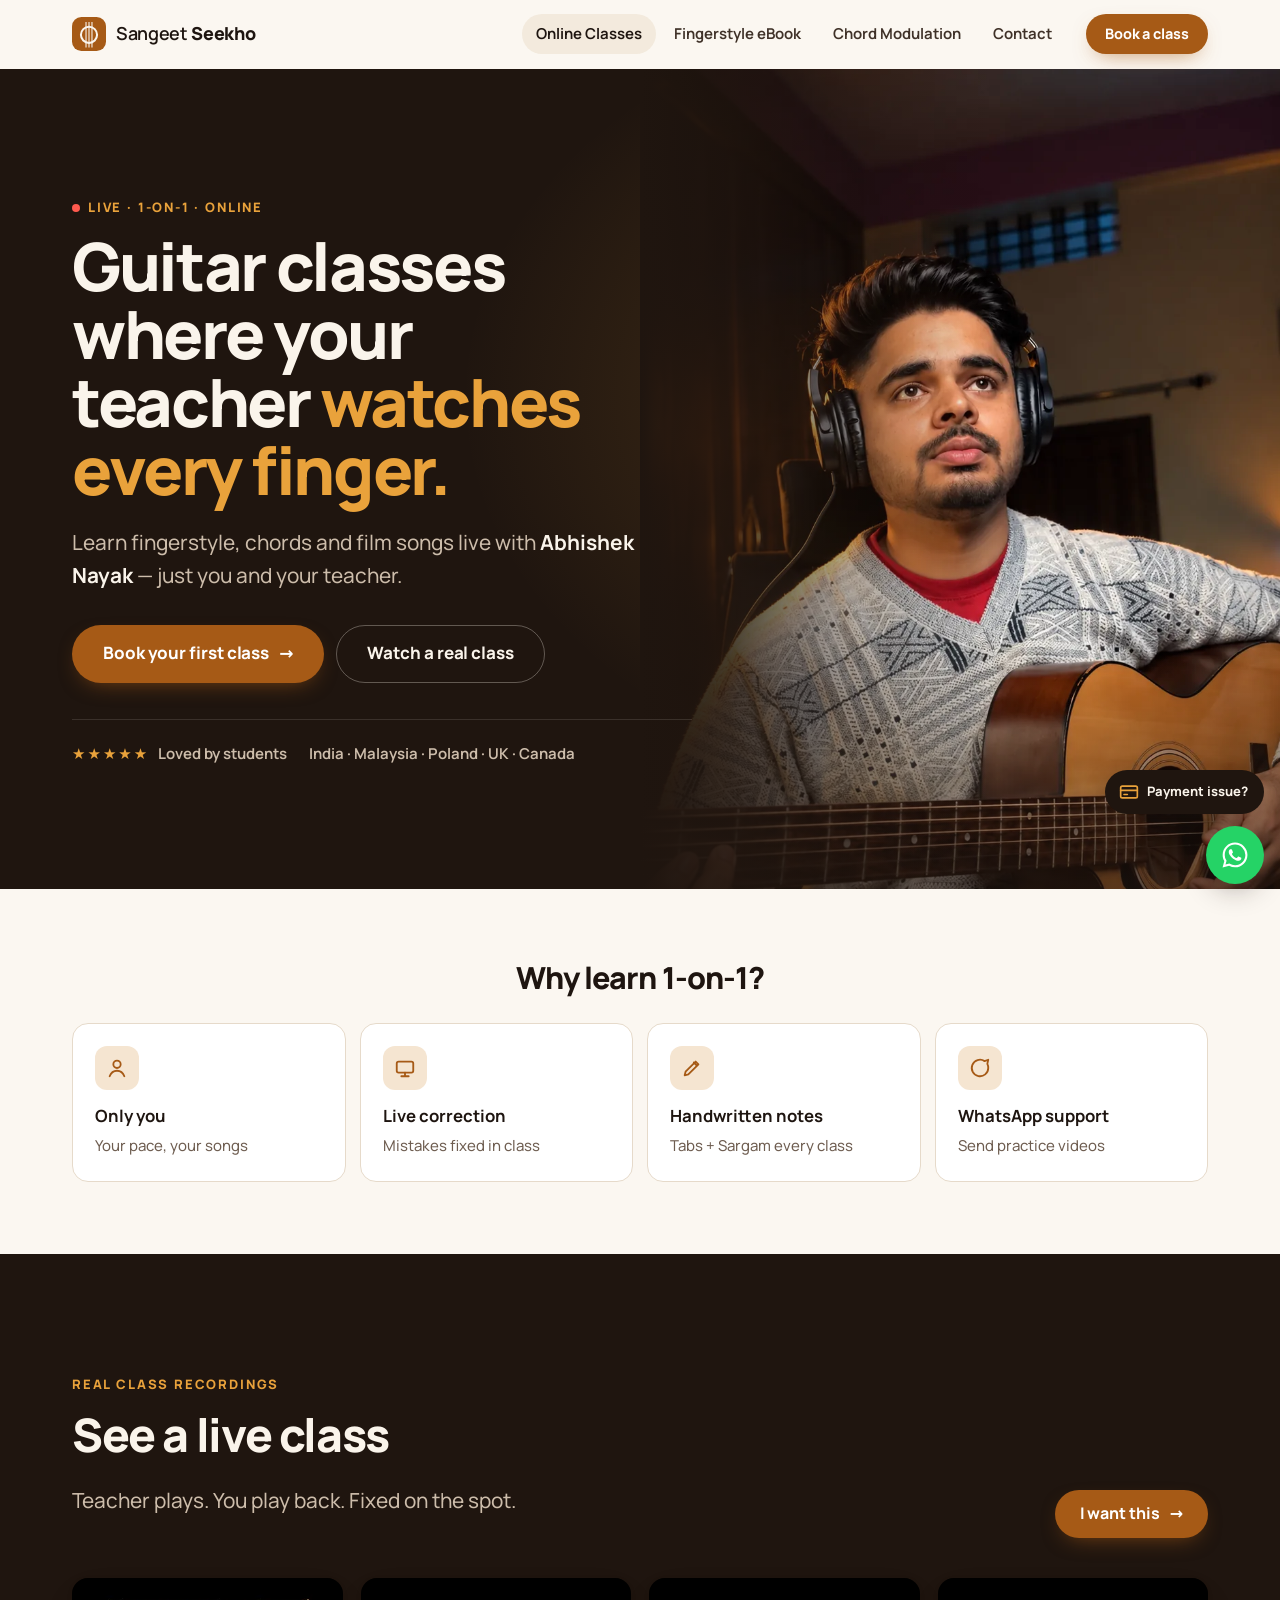
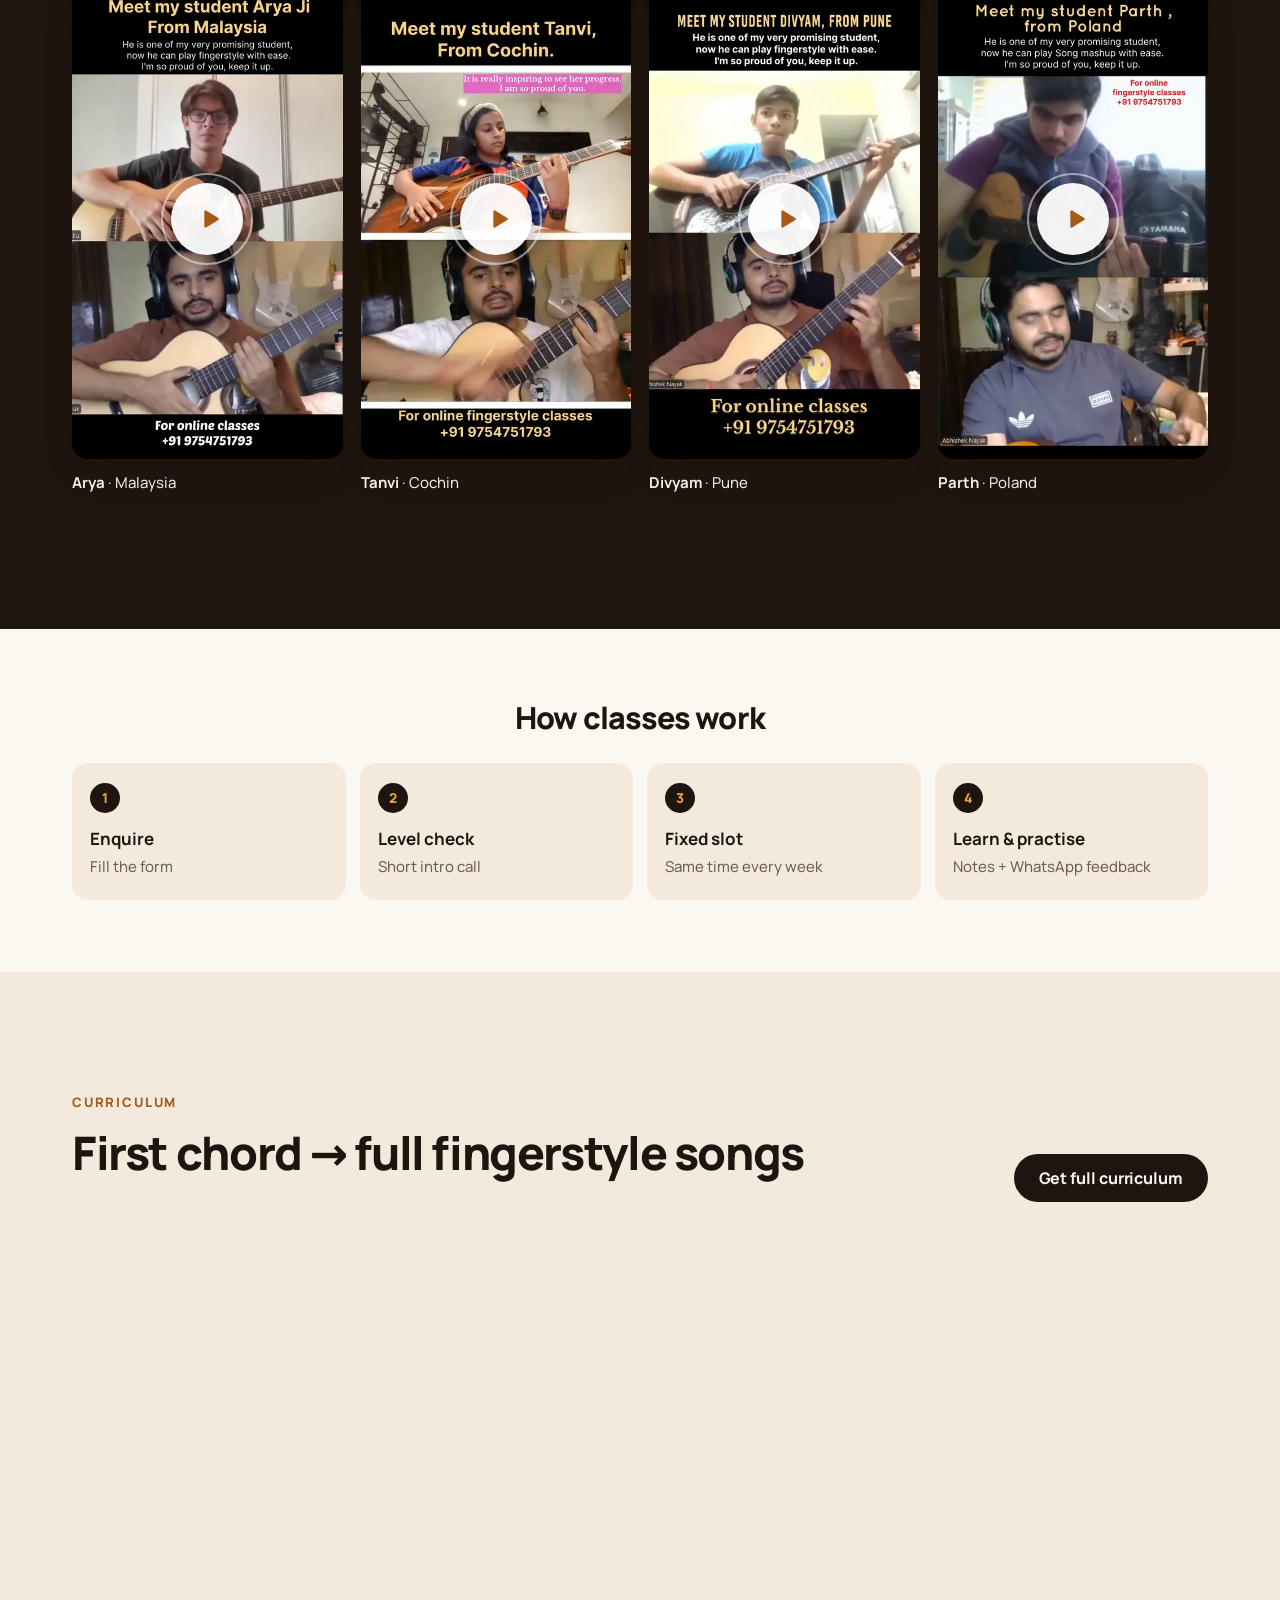
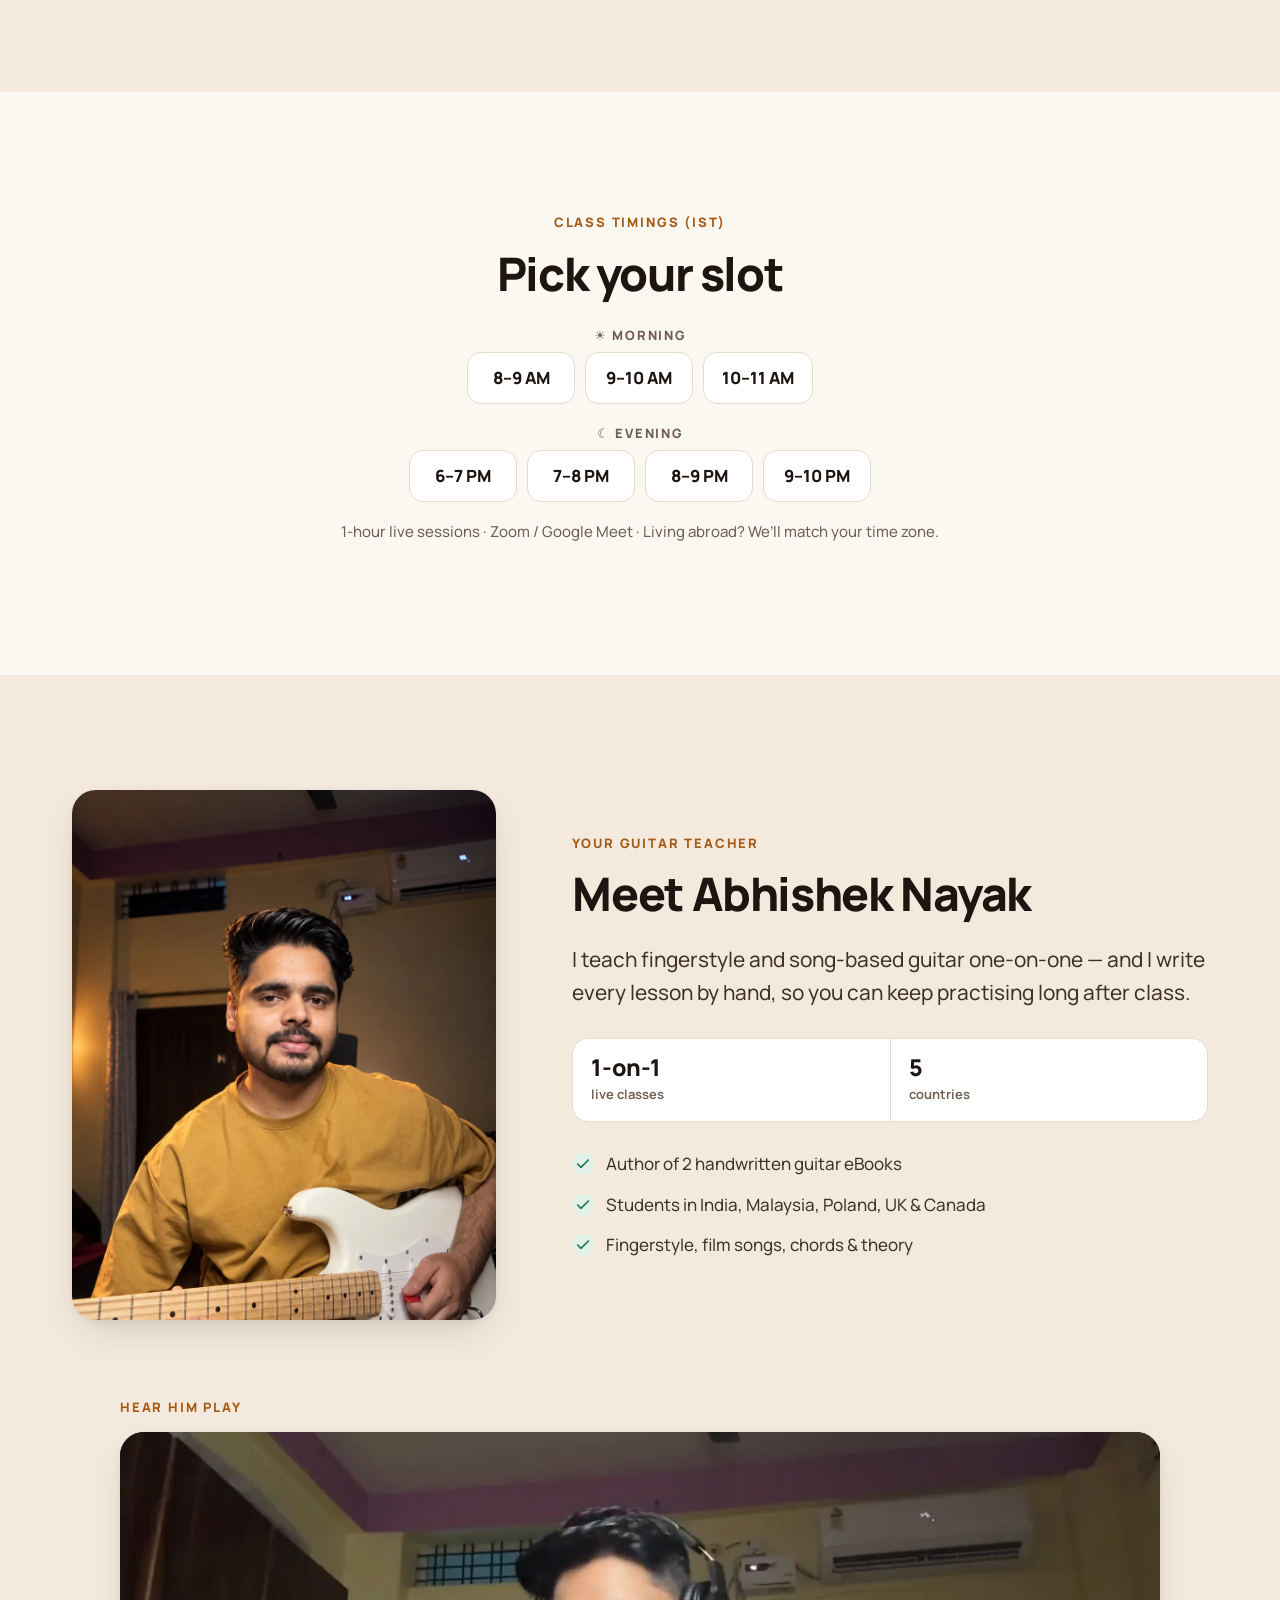
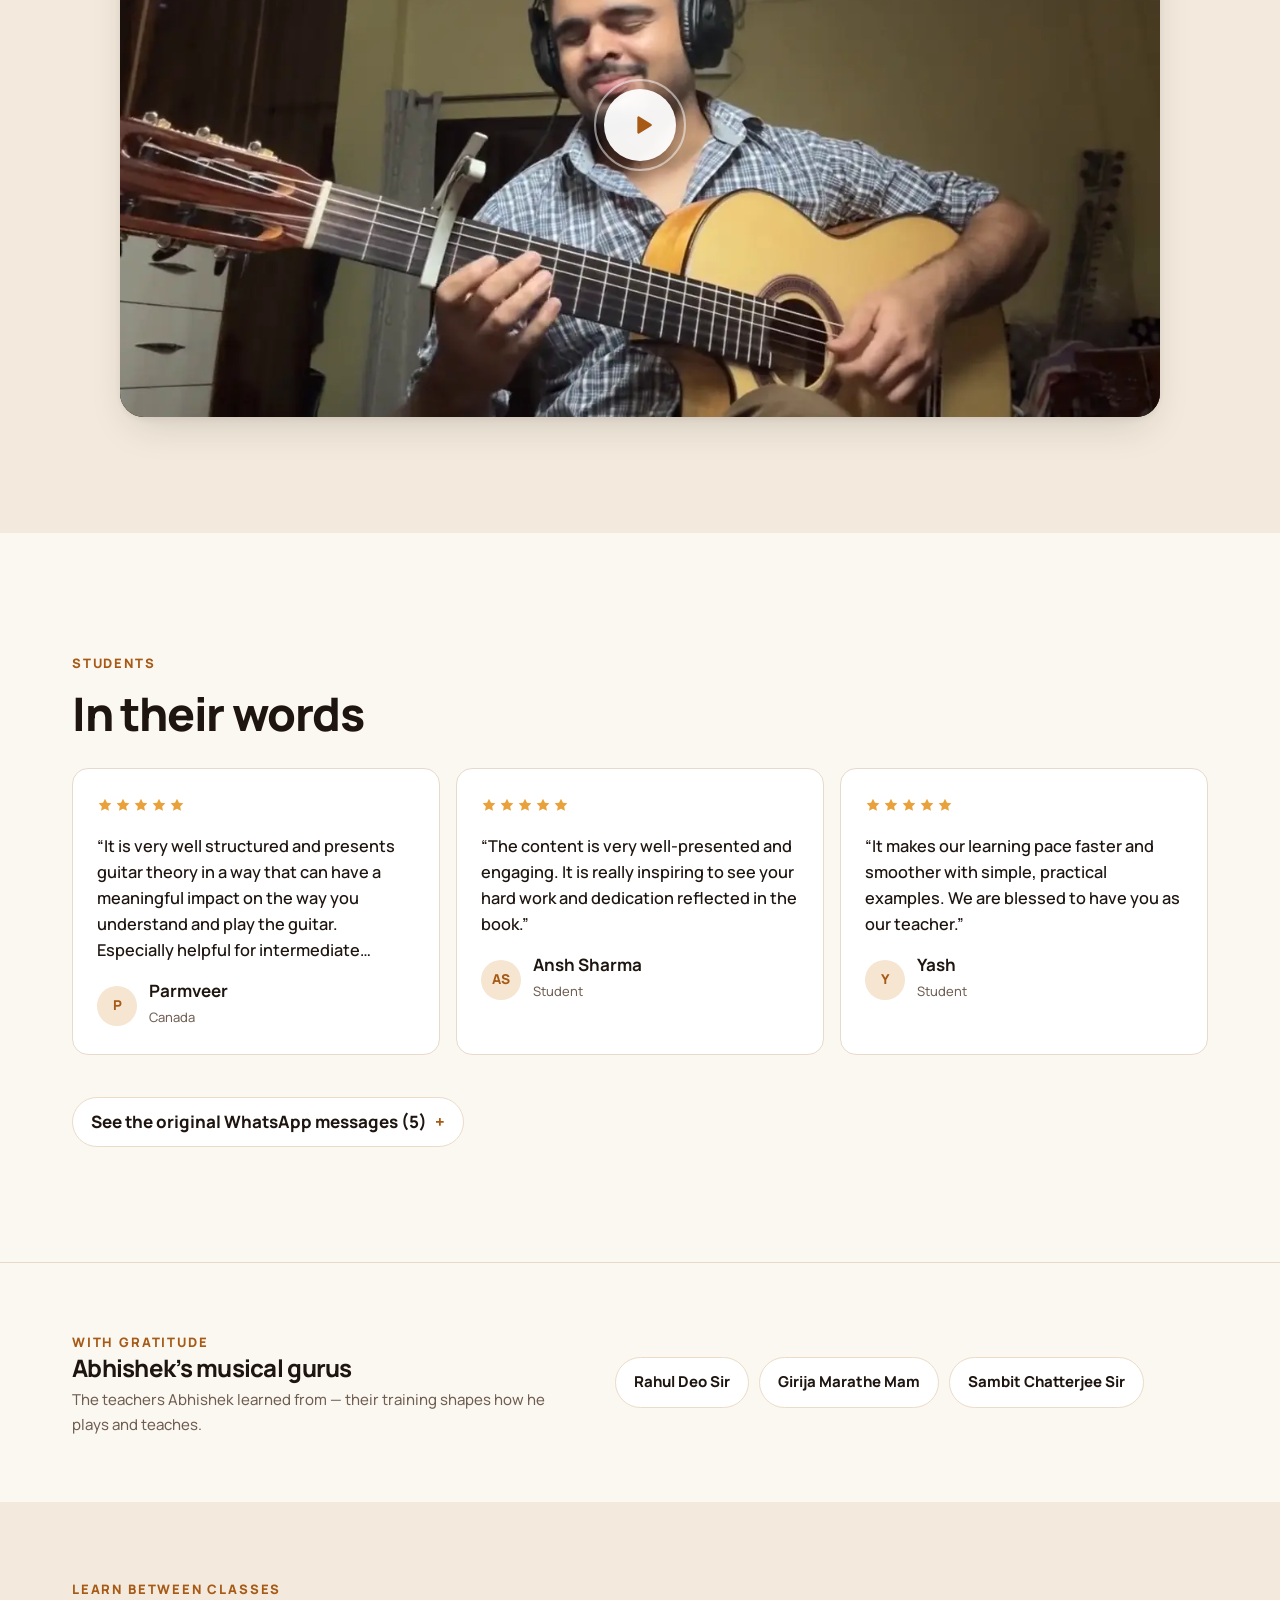
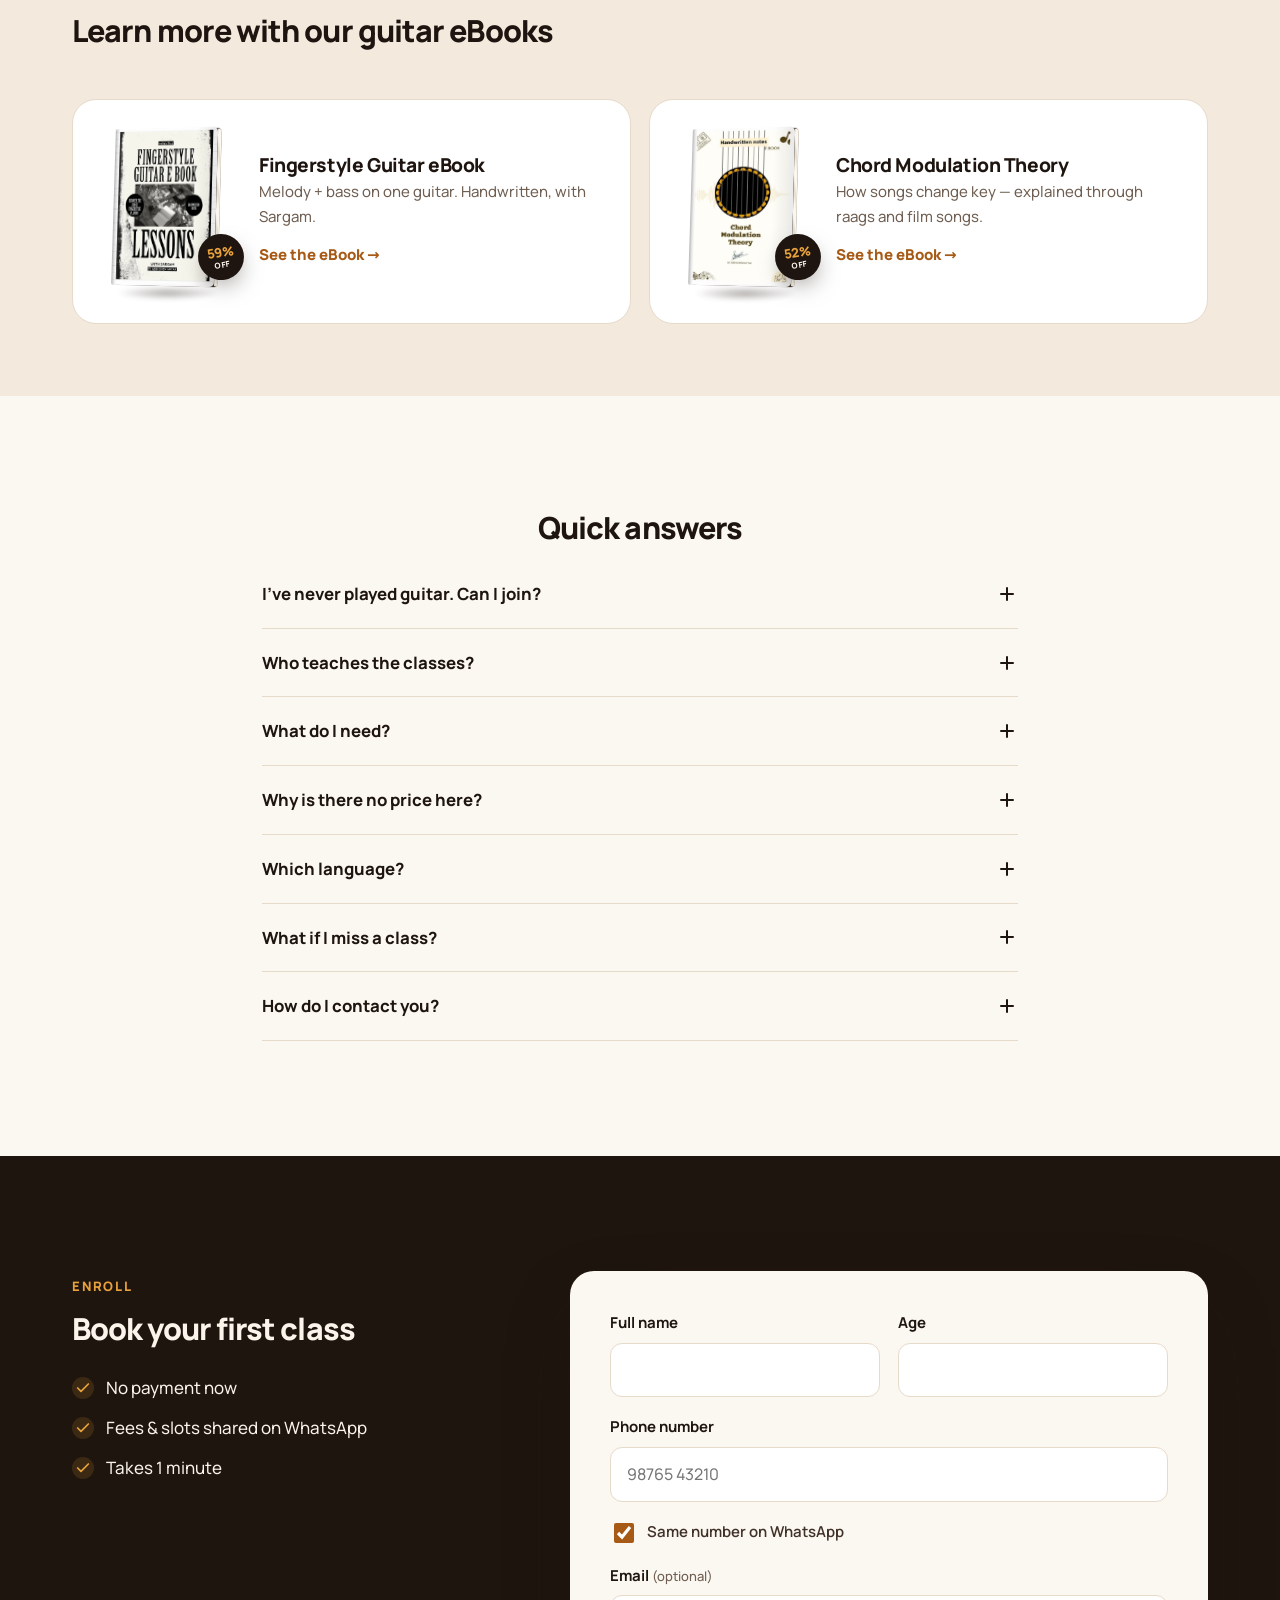
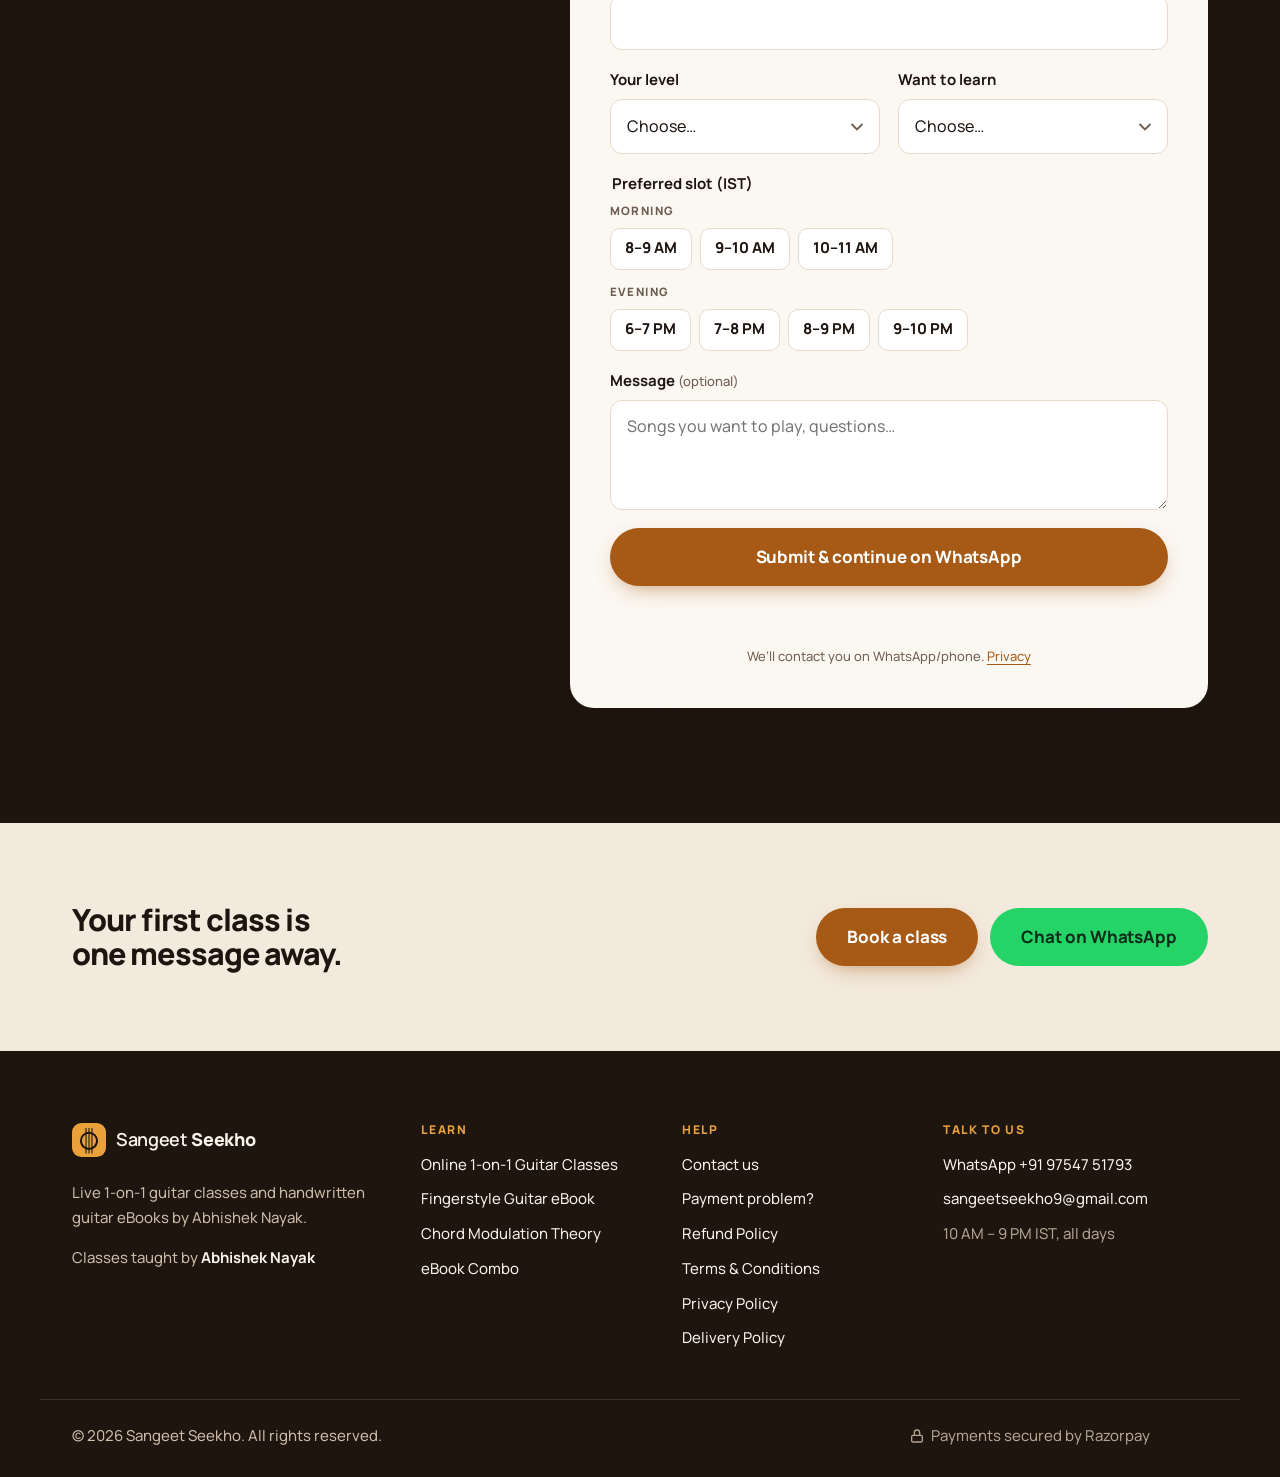
==== commit 532195e7: "Add files via upload" ====
--- a/index.html
+++ b/index.html
@@ -3,180 +3,212 @@
 <head>
   <meta charset="utf-8">
   <meta name="viewport" content="width=device-width, initial-scale=1, viewport-fit=cover">
-  <title>Online 1-on-1 Guitar Classes — Live with Abhishek Sir & Team | Sangeet Seekho</title>
-  <meta name="description" content="Private live guitar classes on video call. Fingerstyle, chords and Bollywood songs with Abhishek Nayak, Rahul Sir, Sambit Sir and Girija Mam. Handwritten notes with Sargam. Students in India and abroad.">
+  <title>Online 1-on-1 Guitar Classes with Abhishek Nayak | Sangeet Seekho</title>
+  <meta name="description" content="Live one-on-one guitar classes with Abhishek Nayak. Fingerstyle, chords and film songs, with handwritten notes and Sargam after every class.">
   <link rel="canonical" href="https://sangeetseekho.com/">
   <meta name="theme-color" content="#1F150F">
   <meta property="og:type" content="website">
   <meta property="og:site_name" content="Sangeet Seekho">
   <meta property="og:locale" content="en_IN">
   <meta property="og:url" content="https://sangeetseekho.com/">
-  <meta property="og:title" content="Online 1-on-1 Guitar Classes | Sangeet Seekho">
-  <meta property="og:description" content="Private live guitar classes on video call — fingerstyle, chords and film songs, with handwritten notes after every class.">
+  <meta property="og:title" content="Online 1-on-1 Guitar Classes with Abhishek Nayak">
+  <meta property="og:description" content="Live one-on-one guitar classes — fingerstyle, chords and film songs, with handwritten notes after every class.">
   <meta property="og:image" content="https://sangeetseekho.com/assets/img/og/og-online-classes.jpg">
   <meta property="og:image:width" content="1200">
   <meta property="og:image:height" content="630">
   <meta name="twitter:card" content="summary_large_image">
-  <meta name="twitter:title" content="Online 1-on-1 Guitar Classes | Sangeet Seekho">
-  <meta name="twitter:description" content="Private live guitar classes — fingerstyle, chords and film songs.">
+  <meta name="twitter:title" content="Online 1-on-1 Guitar Classes with Abhishek Nayak">
   <meta name="twitter:image" content="https://sangeetseekho.com/assets/img/og/og-online-classes.jpg">
   <link rel="icon" href="/favicon.ico" sizes="any">
   <link rel="icon" type="image/png" sizes="192x192" href="/assets/img/brand/icon-192.png">
   <link rel="apple-touch-icon" href="/assets/img/brand/icon-180.png">
   <link rel="manifest" href="/site.webmanifest">
   <link rel="preload" href="/assets/fonts/manrope-latin.woff2" as="font" type="font/woff2" crossorigin>
-  <link rel="preload" as="image" type="image/webp" href="/assets/img/hero/abhishek-acoustic-600.webp" imagesrcset="/assets/img/hero/abhishek-acoustic-600.webp 600w, /assets/img/hero/abhishek-acoustic.webp 939w" imagesizes="(max-width: 900px) 100vw, 45vw">
+  <link rel="preload" as="image" type="image/webp" href="/assets/img/hero/abhishek-acoustic-600.webp" imagesrcset="/assets/img/hero/abhishek-acoustic-600.webp 600w, /assets/img/hero/abhishek-acoustic.webp 939w" imagesizes="(max-width: 900px) 100vw, 50vw">
   <link rel="stylesheet" href="/css/base.css">
   <link rel="stylesheet" href="/css/components.css">
   <link rel="stylesheet" href="/css/sections.css">
   <script type="module" src="/js/pages/online-class.js"></script>
   <script type="application/ld+json">
-  {"@context":"https://schema.org","@type":"EducationalOrganization","name":"Sangeet Seekho","url":"https://sangeetseekho.com/","logo":"https://sangeetseekho.com/assets/img/brand/icon-512.png","email":"sangeetseekho9@gmail.com","telephone":"+91-9754751793","founder":{"@type":"Person","name":"Abhishek Nayak"},"description":"Online 1-on-1 guitar classes and handwritten guitar eBooks."}
+  {"@context":"https://schema.org","@type":"EducationalOrganization","name":"Sangeet Seekho","url":"https://sangeetseekho.com/","logo":"https://sangeetseekho.com/assets/img/brand/icon-512.png","email":"sangeetseekho9@gmail.com","telephone":"+91-9754751793","founder":{"@type":"Person","name":"Abhishek Nayak"},"description":"Online 1-on-1 guitar classes and handwritten guitar eBooks by Abhishek Nayak."}
   </script>
 </head>
 <body class="page-classes">
   <header class="site-header" data-site-header></header>
 
   <main id="main">
-    <!-- ================= HERO ================= -->
+    <!-- ============ 1. HERO ============ -->
     <section class="hero" aria-labelledby="hero-title">
       <div class="hero-media">
         <picture>
-          <source type="image/webp" srcset="/assets/img/hero/abhishek-acoustic-600.webp 600w, /assets/img/hero/abhishek-acoustic.webp 939w" sizes="(max-width: 900px) 100vw, 45vw">
-          <img src="/assets/img/hero/abhishek-acoustic.jpg" alt="Abhishek Nayak playing acoustic guitar with headphones in his teaching studio" width="939" height="1676" fetchpriority="high" decoding="async">
+          <source type="image/webp" srcset="/assets/img/hero/abhishek-acoustic-600.webp 600w, /assets/img/hero/abhishek-acoustic.webp 939w" sizes="(max-width: 900px) 100vw, 50vw">
+          <img src="/assets/img/hero/abhishek-acoustic.jpg" alt="Abhishek Nayak playing acoustic guitar in his teaching studio" width="939" height="1676" fetchpriority="high" decoding="async">
         </picture>
       </div>
       <div class="container hero-grid">
         <div class="hero-copy">
           <p class="eyebrow"><span class="live-dot" aria-hidden="true"></span> Live · 1-on-1 · Online</p>
           <h1 id="hero-title">Guitar classes where your teacher <span class="hl">watches every finger.</span></h1>
-          <p class="lead">Private live video classes for fingerstyle, chords and the film songs you actually want to play. After every class you get handwritten notes with tabs and Sargam to practise from.</p>
+          <p class="lead">Learn fingerstyle, chords and film songs live with <strong>Abhishek Nayak</strong> — just you and your teacher.</p>
           <div class="hero-ctas">
             <a class="btn btn--primary btn--lg" href="#enroll">Book your first class <span class="btn-arrow">→</span></a>
             <a class="btn btn--ghost btn--lg" href="#live-class">Watch a real class</a>
           </div>
-          <div class="hero-trust">
-            <ul class="teacher-stack" aria-label="Teachers">
-              <li title="Abhishek Sir"><img src="/assets/img/teachers/abhishek-nayak-480.jpg" alt="" width="44" height="44"></li>
-              <li title="Rahul Sir">RS</li><li title="Sambit Sir">SS</li><li title="Girija Mam">GM</li>
-            </ul>
-            <p>Taught by <strong>Abhishek Sir, Rahul Sir, Sambit Sir</strong> &amp; <strong>Girija Mam</strong><br><span>Students in India, Malaysia, Poland, UK &amp; Canada</span></p>
-          </div>
-        </div>
-      </div>
-    </section>
-
-    <!-- ================= PROMISE STRIP ================= -->
-    <section class="strip" aria-label="Why students choose Sangeet Seekho">
-      <div class="container strip-grid">
-        <div><b>100% one-on-one</b><span>No batches. Your teacher, your pace.</span></div>
-        <div><b>Handwritten notes</b><span>Tabs + Sargam after every class</span></div>
-        <div><b>Hindi &amp; English</b><span>Learn in the language you think in</span></div>
-        <div><b>WhatsApp support</b><span>Send practice videos, get feedback</span></div>
-      </div>
-    </section>
-
-    <!-- ================= LIVE CLASS PREVIEW ================= -->
+          <ul class="hero-proof">
+            <li><span class="stars" aria-hidden="true">★★★★★</span> Loved by students</li>
+            <li>India · Malaysia · Poland · UK · Canada</li>
+          </ul>
+        </div>
+      </div>
+    </section>
+
+    <!-- ============ 2. WHY 1-ON-1 ============ -->
+    <section class="section section--tight" aria-labelledby="why-title">
+      <div class="container">
+        <h2 id="why-title" class="h3 center">Why learn 1-on-1?</h2>
+        <div class="why-grid">
+          <div class="why" data-reveal><span class="why-ico" aria-hidden="true"><svg viewBox="0 0 24 24"><circle cx="12" cy="8" r="4"/><path d="M4 21c1.5-4 4.5-6 8-6s6.5 2 8 6"/></svg></span><b>Only you</b><span>Your pace, your songs</span></div>
+          <div class="why" data-reveal><span class="why-ico" aria-hidden="true"><svg viewBox="0 0 24 24"><rect x="3" y="5" width="18" height="12" rx="2"/><path d="M8 21h8M12 17v4"/></svg></span><b>Live correction</b><span>Mistakes fixed in class</span></div>
+          <div class="why" data-reveal><span class="why-ico" aria-hidden="true"><svg viewBox="0 0 24 24"><path d="M4 20l4-1 11-11-3-3L5 16z"/><path d="M14 6l3 3"/></svg></span><b>Handwritten notes</b><span>Tabs + Sargam every class</span></div>
+          <div class="why" data-reveal><span class="why-ico" aria-hidden="true"><svg viewBox="0 0 24 24"><path d="M21 12a9 9 0 1 1-4-7.5L21 3l-1 4.5A9 9 0 0 1 21 12z"/></svg></span><b>WhatsApp support</b><span>Send practice videos</span></div>
+        </div>
+      </div>
+    </section>
+
+    <!-- ============ 3. LIVE CLASS PREVIEW ============ -->
     <section class="section section--dark" id="live-class" aria-labelledby="live-title">
       <div class="container">
         <div class="split-head">
-          <div class="section-head">
-            <p class="eyebrow">Real recordings, not ads</p>
-            <h2 id="live-title">See what a live class looks like</h2>
-            <p class="lead">Split screen on a normal video call. Your teacher plays a phrase, you play it back, and mistakes get fixed right there — finger position, timing, right-hand pattern. These are actual students from our classes.</p>
-          </div>
-          <a class="btn btn--primary" href="#enroll">I want classes like this <span class="btn-arrow">→</span></a>
+          <div>
+            <p class="eyebrow">Real class recordings</p>
+            <h2 id="live-title">See a live class</h2>
+            <p class="lead">Teacher plays. You play back. Fixed on the spot.</p>
+          </div>
+          <a class="btn btn--primary" href="#enroll">I want this <span class="btn-arrow">→</span></a>
         </div>
         <div class="rail rail--4" data-live-videos></div>
       </div>
     </section>
 
-    <!-- ================= TEACHER ================= -->
-    <section class="section" id="teacher" aria-labelledby="teacher-title">
-      <div class="container">
-        <div class="founder" data-founder data-reveal></div>
+    <!-- ============ 4. HOW CLASSES WORK ============ -->
+    <section class="section section--tight" aria-labelledby="how-title">
+      <div class="container">
+        <h2 id="how-title" class="h3 center">How classes work</h2>
+        <ol class="flow">
+          <li data-reveal><b>Enquire</b><span>Fill the form</span></li>
+          <li data-reveal><b>Level check</b><span>Short intro call</span></li>
+          <li data-reveal><b>Fixed slot</b><span>Same time every week</span></li>
+          <li data-reveal><b>Learn & practise</b><span>Notes + WhatsApp feedback</span></li>
+        </ol>
+      </div>
+    </section>
+
+    <!-- ============ 5. CURRICULUM ============ -->
+    <section class="section section--sand" id="curriculum" aria-labelledby="curr-title">
+      <div class="container">
+        <div class="split-head">
+          <div>
+            <p class="eyebrow">Curriculum</p>
+            <h2 id="curr-title">First chord → full fingerstyle songs</h2>
+          </div>
+          <a class="btn btn--dark" data-curriculum-pdf href="#"><span class="btn-label">Download full curriculum</span></a>
+        </div>
+        <div class="level-grid" data-curriculum></div>
+      </div>
+    </section>
+
+    <!-- ============ 6. TIMING ============ -->
+    <!-- ✏️ Slots are also in the enrollment form below — keep both lists the same. -->
+    <section class="section" id="timing" aria-labelledby="timing-title">
+      <div class="container container--narrow center">
+        <p class="eyebrow">Class timings (IST)</p>
+        <h2 id="timing-title">Pick your slot</h2>
+        <div class="slot-groups">
+          <div class="slot-group">
+            <h3><span aria-hidden="true">☀︎</span> Morning</h3>
+            <div class="slots">
+              <a href="#enroll" class="slot" data-pick-slot="Morning 8–9 AM">8–9 AM</a>
+              <a href="#enroll" class="slot" data-pick-slot="Morning 9–10 AM">9–10 AM</a>
+              <a href="#enroll" class="slot" data-pick-slot="Morning 10–11 AM">10–11 AM</a>
+            </div>
+          </div>
+          <div class="slot-group">
+            <h3><span aria-hidden="true">☾</span> Evening</h3>
+            <div class="slots">
+              <a href="#enroll" class="slot" data-pick-slot="Evening 6–7 PM">6–7 PM</a>
+              <a href="#enroll" class="slot" data-pick-slot="Evening 7–8 PM">7–8 PM</a>
+              <a href="#enroll" class="slot" data-pick-slot="Evening 8–9 PM">8–9 PM</a>
+              <a href="#enroll" class="slot" data-pick-slot="Evening 9–10 PM">9–10 PM</a>
+            </div>
+          </div>
+        </div>
+        <p class="muted small">1-hour live sessions · Zoom / Google Meet · Living abroad? We’ll match your time zone.</p>
+      </div>
+    </section>
+
+    <!-- ============ 7. TEACHER ============ -->
+    <section class="section section--sand" id="teacher" aria-labelledby="teacher-title">
+      <div class="container">
+        <div class="founder" data-teacher data-reveal></div>
         <div class="teacher-video" data-reveal>
-          <div class="teacher-video-head">
-            <p class="eyebrow">Hear him play</p>
-            <h3 class="h3">Fingerstyle, the way you’ll learn it</h3>
-          </div>
+          <p class="eyebrow">Hear him play</p>
           <div data-teacher-video></div>
         </div>
-        <div class="teachers-block">
-          <div class="section-head">
-            <p class="eyebrow">Your teachers</p>
-            <h2 class="h3">A small team of guitar teachers — every one of them teaches 1-on-1</h2>
-            <p class="muted">After your enquiry we match you with the teacher that fits your level, goal and timing. You can also ask for a specific teacher.</p>
-          </div>
-          <div class="teacher-grid" data-teachers></div>
-        </div>
-      </div>
-    </section>
-
-    <!-- ================= HOW IT WORKS / TIMING ================= -->
-    <section class="section section--sand" id="timing" aria-labelledby="timing-title">
-      <div class="container">
-        <div class="section-head">
-          <p class="eyebrow">Class timing &amp; how it works</p>
-          <h2 id="timing-title">A fixed slot every week, and help in between</h2>
-        </div>
-        <!-- ✏️ EDIT the timing details below any time -->
-        <div class="timing-grid">
-          <dl class="timing-facts" data-reveal>
-            <div><dt>Session length</dt><dd>45–60 minutes</dd></div>
-            <div><dt>Frequency</dt><dd>2 classes a week (1 or 3 also possible)</dd></div>
-            <div><dt>Timings (IST)</dt><dd>Morning 7–11 AM · Evening 5–10 PM · Weekend slots available</dd></div>
-            <div><dt>Platform</dt><dd>Zoom or Google Meet — on phone or laptop</dd></div>
-            <div><dt>Abroad?</dt><dd>We schedule in your time zone (UK, Canada, Gulf, SE Asia …)</dd></div>
-          </dl>
-          <ol class="steps" data-reveal>
-            <li><b>Send the enquiry form</b><span>Takes a minute. We reply on WhatsApp with slots and fees.</span></li>
-            <li><b>Level check</b><span>A short call to hear where you are and what you want to play.</span></li>
-            <li><b>Fixed weekly slot</b><span>Same teacher, same time — consistency is what makes you improve.</span></li>
-            <li><b>After every class</b><span>Handwritten notes (tabs + Sargam) and a practice task for the week.</span></li>
-            <li><b>Practice support</b><span>Send a short practice video on WhatsApp; your teacher replies with corrections.</span></li>
-          </ol>
-        </div>
-      </div>
-    </section>
-
-    <!-- ================= CURRICULUM ================= -->
-    <section class="section" id="curriculum" aria-labelledby="curr-title">
+      </div>
+    </section>
+
+    <!-- ============ 8. TESTIMONIALS ============ -->
+    <section class="section" id="reviews" aria-labelledby="reviews-title">
+      <div class="container">
+        <p class="eyebrow">Students</p>
+        <h2 id="reviews-title">In their words</h2>
+        <div data-reviews="class" data-review-kinds="text,image" data-limit="3"></div>
+      </div>
+    </section>
+
+    <!-- ============ 9. GURUS (small, respectful) ============ -->
+    <section class="gurus" aria-labelledby="gurus-title">
+      <div class="container gurus-inner">
+        <div>
+          <p class="eyebrow">With gratitude</p>
+          <h2 id="gurus-title" class="h4">Abhishek’s musical gurus</h2>
+          <p class="muted small">The teachers Abhishek learned from — their training shapes how he plays and teaches.</p>
+        </div>
+        <ul class="guru-list" data-gurus></ul>
+      </div>
+    </section>
+
+    <!-- ============ 10. EBOOKS ============ -->
+    <section class="section section--sand section--tight" aria-labelledby="books-title">
+      <div class="container">
+        <div class="split-head">
+          <div>
+            <p class="eyebrow">Learn between classes</p>
+            <h2 id="books-title" class="h3">Learn more with our guitar eBooks</h2>
+          </div>
+        </div>
+        <div class="shelf" data-book-shelf></div>
+      </div>
+    </section>
+
+    <!-- ============ 11. FAQ ============ -->
+    <section class="section" id="faq" aria-labelledby="faq-title">
       <div class="container container--narrow">
-        <div class="section-head section-head--center">
-          <p class="eyebrow">Curriculum</p>
-          <h2 id="curr-title">From first chord to full fingerstyle songs</h2>
-          <p class="lead">Four levels. You start where you are — many students skip straight to Level 2 or 3.</p>
-        </div>
-        <div class="curriculum" data-curriculum></div>
-        <div class="curr-download">
-          <a class="btn btn--dark" data-curriculum-pdf href="#"><span class="btn-label">Download Full Curriculum (PDF)</span></a>
-        </div>
-      </div>
-    </section>
-
-    <!-- ================= REVIEWS ================= -->
-    <section class="section section--sand" id="reviews" aria-labelledby="reviews-title">
-      <div class="container">
-        <div class="section-head">
-          <p class="eyebrow">Student messages</p>
-          <h2 id="reviews-title">What our students say</h2>
-          <p class="muted">Unedited messages from students — about our classes and the notes they learn from.</p>
-        </div>
-        <div data-reviews="class" data-review-kinds="text,image"></div>
-      </div>
-    </section>
-
-    <!-- ================= ENROLL ================= -->
+        <h2 id="faq-title" class="h3 center">Quick answers</h2>
+        <div data-faq="classes,support"></div>
+      </div>
+    </section>
+
+    <!-- ============ 12. ENROLL ============ -->
     <section class="section section--dark enroll" id="enroll" aria-labelledby="enroll-title">
       <div class="container enroll-grid">
         <div class="enroll-copy">
-          <p class="eyebrow">Enquire / enroll</p>
-          <h2 id="enroll-title">Tell us about you. We’ll reply on WhatsApp with slots and fees.</h2>
+          <p class="eyebrow">Enroll</p>
+          <h2 id="enroll-title">Book your first class</h2>
           <ul class="check-list">
-            <li><svg viewBox="0 0 24 24" fill="none" stroke="currentColor" stroke-width="2.5" stroke-linecap="round" stroke-linejoin="round" aria-hidden="true"><path d="M20 6 9 17l-5-5"/></svg><span>No payment on this page — just an enquiry</span></li>
-            <li><svg viewBox="0 0 24 24" fill="none" stroke="currentColor" stroke-width="2.5" stroke-linecap="round" stroke-linejoin="round" aria-hidden="true"><path d="M20 6 9 17l-5-5"/></svg><span>Your details are saved the moment you submit</span></li>
-            <li><svg viewBox="0 0 24 24" fill="none" stroke="currentColor" stroke-width="2.5" stroke-linecap="round" stroke-linejoin="round" aria-hidden="true"><path d="M20 6 9 17l-5-5"/></svg><span>WhatsApp opens with your details already typed</span></li>
+            <li><svg viewBox="0 0 24 24" fill="none" stroke="currentColor" stroke-width="2.5" stroke-linecap="round" stroke-linejoin="round" aria-hidden="true"><path d="M20 6 9 17l-5-5"/></svg><span>No payment now</span></li>
+            <li><svg viewBox="0 0 24 24" fill="none" stroke="currentColor" stroke-width="2.5" stroke-linecap="round" stroke-linejoin="round" aria-hidden="true"><path d="M20 6 9 17l-5-5"/></svg><span>Fees &amp; slots shared on WhatsApp</span></li>
+            <li><svg viewBox="0 0 24 24" fill="none" stroke="currentColor" stroke-width="2.5" stroke-linecap="round" stroke-linejoin="round" aria-hidden="true"><path d="M20 6 9 17l-5-5"/></svg><span>Takes 1 minute</span></li>
           </ul>
         </div>
         <div class="enroll-card">
@@ -186,86 +218,64 @@
               <div class="field"><label for="enr-age">Age</label><input id="enr-age" name="age" type="number" inputmode="numeric" min="5" max="90" data-validate="age" required></div>
             </div>
             <div class="field"><label for="enr-phone">Phone number</label><input id="enr-phone" name="phone" type="tel" inputmode="tel" autocomplete="tel" placeholder="98765 43210" maxlength="18" data-validate="phone" required></div>
-            <label class="check"><input type="checkbox" id="enr-same" checked> My WhatsApp number is the same</label>
+            <label class="check"><input type="checkbox" id="enr-same" checked> Same number on WhatsApp</label>
             <div class="field"><label for="enr-whatsapp">WhatsApp number</label><input id="enr-whatsapp" name="whatsapp" type="tel" inputmode="tel" placeholder="+44 7700 900123" maxlength="18"></div>
             <div class="field"><label for="enr-email">Email <small>(optional)</small></label><input id="enr-email" name="email" type="email" inputmode="email" autocomplete="email" maxlength="100" data-validate="emailOptional"></div>
             <div class="form-row">
-              <div class="field"><label for="enr-level">Current guitar level</label>
+              <div class="field"><label for="enr-level">Your level</label>
                 <select id="enr-level" name="level" data-validate="choice" required>
                   <option value="">Choose…</option>
-                  <option>Complete beginner (never played)</option>
-                  <option>Beginner (know a few chords)</option>
-                  <option>Intermediate (play songs, want to improve)</option>
-                  <option>Advanced (want fingerstyle / theory depth)</option>
+                  <option>Complete beginner</option>
+                  <option>Know a few chords</option>
+                  <option>Intermediate</option>
+                  <option>Advanced</option>
                 </select></div>
-              <div class="field"><label for="enr-goal">What do you want to learn?</label>
+              <div class="field"><label for="enr-goal">Want to learn</label>
                 <select id="enr-goal" name="goal" data-validate="choice" required>
                   <option value="">Choose…</option>
                   <option>Fingerstyle guitar</option>
                   <option>Bollywood / film songs</option>
                   <option>Chords &amp; strumming</option>
-                  <option>Music theory &amp; chord modulation</option>
-                  <option>Classical guitar</option>
+                  <option>Theory &amp; chord modulation</option>
                   <option>Not sure — guide me</option>
                 </select></div>
             </div>
-            <div class="form-row">
-              <div class="field"><label for="enr-timing">Preferred timing</label>
-                <select id="enr-timing" name="timing" data-validate="choice" required>
-                  <option value="">Choose…</option>
-                  <option>Morning (7–11 AM IST)</option>
-                  <option>Afternoon (12–4 PM IST)</option>
-                  <option>Evening (5–8 PM IST)</option>
-                  <option>Night (8–10 PM IST)</option>
-                  <option>Weekends only</option>
-                  <option>I live abroad — will share my time zone</option>
-                </select></div>
-              <div class="field"><label for="enr-teacher">Preferred teacher <small>(optional)</small></label>
-                <select id="enr-teacher" name="teacher">
-                  <option value="">No preference</option>
-                  <option>Abhishek Sir</option><option>Rahul Sir</option><option>Sambit Sir</option><option>Girija Mam</option>
-                </select></div>
-            </div>
-            <div class="field"><label for="enr-message">Anything else? <small>(optional)</small></label><textarea id="enr-message" name="message" maxlength="600" placeholder="Songs you want to play, guitar you have, questions…" data-validate="text"></textarea></div>
+            <fieldset class="field slot-field">
+              <legend class="label">Preferred slot (IST)</legend>
+              <div class="slot-picker">
+                <span class="slot-picker-h">Morning</span>
+                <label class="slot-opt"><input type="radio" name="timing" value="Morning 8–9 AM" data-validate="choice"><span>8–9 AM</span></label>
+                <label class="slot-opt"><input type="radio" name="timing" value="Morning 9–10 AM" data-validate="choice"><span>9–10 AM</span></label>
+                <label class="slot-opt"><input type="radio" name="timing" value="Morning 10–11 AM" data-validate="choice"><span>10–11 AM</span></label>
+                <span class="slot-picker-h">Evening</span>
+                <label class="slot-opt"><input type="radio" name="timing" value="Evening 6–7 PM" data-validate="choice"><span>6–7 PM</span></label>
+                <label class="slot-opt"><input type="radio" name="timing" value="Evening 7–8 PM" data-validate="choice"><span>7–8 PM</span></label>
+                <label class="slot-opt"><input type="radio" name="timing" value="Evening 8–9 PM" data-validate="choice"><span>8–9 PM</span></label>
+                <label class="slot-opt"><input type="radio" name="timing" value="Evening 9–10 PM" data-validate="choice"><span>9–10 PM</span></label>
+              </div>
+            </fieldset>
+            <div class="field"><label for="enr-message">Message <small>(optional)</small></label><textarea id="enr-message" name="message" maxlength="600" placeholder="Songs you want to play, questions…" data-validate="text"></textarea></div>
             <div class="hp-field" aria-hidden="true"><label>Leave this empty<input name="ss_extra" tabindex="-1" autocomplete="off"></label></div>
             <button type="submit" class="btn btn--primary btn--lg btn--block"><span class="btn-label">Submit &amp; continue on WhatsApp</span></button>
             <p class="form-status" hidden aria-live="polite"></p>
-            <p class="form-note">By submitting you agree to be contacted on WhatsApp/phone about classes. See our <a href="/privacy-policy/">Privacy Policy</a>.</p>
+            <p class="form-note">We’ll contact you on WhatsApp/phone. <a href="/privacy-policy/">Privacy</a></p>
           </form>
           <div class="form-done" hidden>
             <div class="ty-badge" aria-hidden="true"><svg viewBox="0 0 24 24" width="28" height="28" fill="none" stroke="currentColor" stroke-width="2.5" stroke-linecap="round" stroke-linejoin="round"><path d="M20 6 9 17l-5-5"/></svg></div>
-            <h3 class="h4">Thank you! Your enquiry is saved.</h3>
-            <p class="muted">We’re opening WhatsApp so you can send the message. Our team replies within working hours.</p>
+            <h3 class="h4">Saved! Opening WhatsApp…</h3>
             <a class="btn btn--whatsapp" data-wa-fallback href="#" target="_blank" rel="noopener">WhatsApp didn’t open? Tap here</a>
           </div>
         </div>
       </div>
     </section>
 
-    <!-- ================= FAQ ================= -->
-    <section class="section" id="faq" aria-labelledby="faq-title">
-      <div class="container container--narrow">
-        <div class="section-head section-head--center">
-          <p class="eyebrow">FAQ</p>
-          <h2 id="faq-title">Questions before you start</h2>
-        </div>
-        <div data-faq="classes,support"></div>
-      </div>
-    </section>
-
-    <!-- ================= EBOOK CROSS-SELL ================= -->
-    <section class="section section--sand section--tight" aria-labelledby="books-title">
-      <div class="container">
-        <div class="books-band">
-          <div>
-            <p class="eyebrow">Learn between classes</p>
-            <h2 id="books-title" class="h3">Abhishek Sir’s handwritten guitar eBooks</h2>
-            <p class="muted">The same notes he teaches from — now as PDFs you can keep.</p>
-          </div>
-          <div class="books-links">
-            <a class="book-link" href="/fingerstyle-guitar-ebook/"><picture><source srcset="/assets/img/ebooks/fingerstyle-cover-480.webp" type="image/webp"><img src="/assets/img/ebooks/fingerstyle-cover-480.jpg" alt="" width="480" height="720" loading="lazy"></picture><span>Fingerstyle Guitar eBook <span aria-hidden="true">→</span></span></a>
-            <a class="book-link" href="/chord-modulation-theory/"><picture><source srcset="/assets/img/ebooks/chord-modulation-cover-480.webp" type="image/webp"><img src="/assets/img/ebooks/chord-modulation-cover-480.jpg" alt="" width="480" height="720" loading="lazy"></picture><span>Chord Modulation Theory <span aria-hidden="true">→</span></span></a>
-          </div>
+    <!-- ============ 13. FINAL CTA ============ -->
+    <section class="final-cta" aria-labelledby="final-title">
+      <div class="container final-cta-inner">
+        <h2 id="final-title" class="h3">Your first class is one message away.</h2>
+        <div class="final-cta-btns">
+          <a class="btn btn--primary btn--lg" href="#enroll">Book a class</a>
+          <a class="btn btn--whatsapp btn--lg" href="https://wa.me/919754751793?text=Hi%20Sangeet%20Seekho%2C%20I%20want%20to%20know%20more%20about%20the%20Online%201-on-1%20Guitar%20Classes." target="_blank" rel="noopener">Chat on WhatsApp</a>
         </div>
       </div>
     </section>
--- a/css/base.css
+++ b/css/base.css
@@ -0,0 +1,121 @@
+/* =========================================================
+   SANGEET SEEKHO — DESIGN TOKENS + BASE
+   Change brand colours here and the whole site follows.
+   ========================================================= */
+/* Manrope (self-hosted, SIL Open Font License) — variable weight 200–800 */
+@font-face { font-family: 'Manrope'; font-style: normal; font-weight: 200 800; font-display: swap; src: url('/assets/fonts/manrope-latin.woff2') format('woff2'); unicode-range: U+0000-00FF, U+0131, U+0152-0153, U+02BB-02BC, U+02C6, U+02DA, U+02DC, U+0304, U+0308, U+0329, U+2000-206F, U+20AC, U+2122, U+2191, U+2193, U+2212, U+2215, U+FEFF, U+FFFD; }
+@font-face { font-family: 'Manrope'; font-style: normal; font-weight: 200 800; font-display: swap; src: url('/assets/fonts/manrope-latin-ext.woff2') format('woff2'); unicode-range: U+0100-02BA, U+02BD-02C5, U+02C7-02CC, U+02CE-02D7, U+02DD-02FF, U+0304, U+0308, U+0329, U+1D00-1DBF, U+1E00-1E9F, U+1EF2-1EFF, U+2020, U+20A0-20AB, U+20AD-20C0, U+2113, U+2C60-2C7F, U+A720-A7FF; }
+
+:root {
+  /* Colour */
+  --bg: #FBF7F1;            /* warm paper */
+  --surface: #FFFFFF;
+  --sand: #F3EADD;          /* alternate section */
+  --sand-2: #EADCC8;
+  --line: #E6DACA;
+  --ink: #1E1510;           /* headings */
+  --ink-2: #3F3128;         /* body */
+  --muted: #6E5D50;
+  --espresso: #1F150F;      /* dark sections */
+  --espresso-2: #2C1F17;
+  --on-dark: #FAF4EB;
+  --on-dark-muted: #CDBDAB;
+  --brand: #A65A16;         /* copper — buttons, links (AA on white) */
+  --brand-hover: #8E4C12;
+  --brand-soft: #F5E5D1;
+  --gold: #E9A23B;          /* accents on dark */
+  --success: #1E7A4C;
+  --success-soft: #E3F2E9;
+  --danger: #B3261E;
+  --danger-soft: #FBE9E7;
+  --warn: #8A5A00;
+  --warn-soft: #FFF3D6;
+  --wa: #25D366;
+  --wa-ink: #0B2E1A;
+
+  /* Type */
+  --font: 'Manrope', system-ui, -apple-system, 'Segoe UI', Roboto, 'Helvetica Neue', Arial, sans-serif;
+  --fs-xs: .8125rem;
+  --fs-sm: .9375rem;
+  --fs-base: 1.0625rem;
+  --fs-lg: clamp(1.125rem, 1.05rem + .35vw, 1.3rem);
+  --fs-h5: 1.125rem;
+  --fs-h4: clamp(1.25rem, 1.15rem + .5vw, 1.5rem);
+  --fs-h3: clamp(1.4rem, 1.2rem + .9vw, 1.9rem);
+  --fs-h2: clamp(1.85rem, 1.45rem + 1.8vw, 2.9rem);
+  --fs-h1: clamp(2.3rem, 1.6rem + 3.2vw, 4.25rem);
+
+  /* Space & shape */
+  --gutter: clamp(16px, 4vw, 32px);
+  --section: clamp(64px, 9vw, 120px);
+  --radius-sm: 10px;
+  --radius: 16px;
+  --radius-lg: 24px;
+  --shadow-sm: 0 1px 2px rgba(31, 21, 15, .06), 0 2px 8px rgba(31, 21, 15, .05);
+  --shadow: 0 2px 6px rgba(31, 21, 15, .06), 0 16px 40px -12px rgba(31, 21, 15, .18);
+  --shadow-lg: 0 30px 80px -20px rgba(31, 21, 15, .35);
+  --ease: cubic-bezier(.2, .7, .2, 1);
+  --header-h: 68px;
+  --float-bottom: 16px;
+}
+
+*, *::before, *::after { box-sizing: border-box; }
+html { -webkit-text-size-adjust: 100%; text-size-adjust: 100%; scroll-behavior: smooth; scroll-padding-top: calc(var(--header-h) + 12px); }
+@media (prefers-reduced-motion: reduce) { html { scroll-behavior: auto; } *, *::before, *::after { animation-duration: .01ms !important; transition-duration: .01ms !important; } }
+html.dialog-open { overflow: hidden; }
+body {
+  margin: 0; background: var(--bg); color: var(--ink-2);
+  font-family: var(--font); font-size: var(--fs-base); line-height: 1.65; font-weight: 450;
+  -webkit-font-smoothing: antialiased; -moz-osx-font-smoothing: grayscale; text-rendering: optimizeLegibility;
+  overflow-x: hidden;
+}
+img, video, svg, picture { display: block; max-width: 100%; }
+img { height: auto; }
+a { color: var(--brand); text-underline-offset: 3px; text-decoration-thickness: 1px; }
+a:hover { color: var(--brand-hover); }
+button, input, select, textarea { font: inherit; color: inherit; }
+button { cursor: pointer; }
+p { margin: 0 0 1em; }
+ul, ol { margin: 0; padding: 0; }
+h1, h2, h3, h4, h5 { color: var(--ink); margin: 0 0 .5em; line-height: 1.12; letter-spacing: -.022em; font-weight: 800; text-wrap: balance; }
+h1, .h1 { font-size: var(--fs-h1); letter-spacing: -.035em; line-height: 1.02; }
+h2, .h2 { font-size: var(--fs-h2); letter-spacing: -.03em; }
+h3, .h3 { font-size: var(--fs-h3); }
+.h4 { font-size: var(--fs-h4); font-weight: 750; }
+.h5 { font-size: var(--fs-h5); font-weight: 750; letter-spacing: -.01em; }
+.lead { font-size: var(--fs-lg); line-height: 1.6; color: var(--ink-2); max-width: 62ch; }
+.muted { color: var(--muted); }
+small { font-size: var(--fs-xs); }
+code { font-family: ui-monospace, SFMono-Regular, Menlo, monospace; font-size: .9em; background: var(--sand); padding: .1em .4em; border-radius: 6px; }
+
+:focus-visible { outline: 3px solid var(--gold); outline-offset: 3px; border-radius: 6px; }
+.visually-hidden { position: absolute !important; width: 1px; height: 1px; padding: 0; margin: -1px; overflow: hidden; clip: rect(0 0 0 0); white-space: nowrap; border: 0; }
+.skip-link { position: fixed; left: 12px; top: 10px; transform: translateY(-120vh); background: var(--ink); color: #fff; padding: 10px 16px; border-radius: 10px; z-index: 1000; font-weight: 700; }
+.skip-link:focus { transform: none; color: #fff; }
+
+.container { width: 100%; max-width: 1200px; margin-inline: auto; padding-inline: var(--gutter); }
+.container--narrow { max-width: 820px; }
+.section { padding-block: var(--section); }
+.section--sand { background: var(--sand); }
+.section--dark { background: var(--espresso); color: var(--on-dark-muted); }
+.section--dark h1, .section--dark h2, .section--dark h3, .section--dark h4 { color: var(--on-dark); }
+.section--dark .lead { color: var(--on-dark-muted); }
+.section--tight { padding-block: clamp(40px, 6vw, 72px); }
+
+.eyebrow { display: inline-flex; align-items: center; gap: 8px; font-size: var(--fs-xs); font-weight: 800; letter-spacing: .14em; text-transform: uppercase; color: var(--brand); margin: 0 0 14px; }
+.eyebrow svg { width: 14px; height: 14px; }
+.section--dark .eyebrow { color: var(--gold); }
+.section-head { max-width: 760px; margin-bottom: clamp(32px, 5vw, 56px); }
+.section-head--center { margin-inline: auto; text-align: center; }
+.section-head--center .lead { margin-inline: auto; }
+.sub-title { font-size: var(--fs-h5); font-weight: 800; margin: 48px 0 20px; }
+
+/* Reveal animation (subtle; disabled for reduced motion) */
+.js [data-reveal] { opacity: 0; transform: translateY(18px); transition: opacity .7s var(--ease), transform .7s var(--ease); }
+.js [data-reveal].is-in { opacity: 1; transform: none; }
+
+/* Header placeholder keeps layout stable before JS renders */
+[data-site-header] { min-height: var(--header-h); }
+
+/* Spam trap (bots fill it, humans never see it) */
+.hp-field { position: absolute !important; left: -9999px !important; width: 1px; height: 1px; overflow: hidden; }
--- a/css/components.css
+++ b/css/components.css
@@ -0,0 +1,391 @@
+/* =========================================================
+   COMPONENTS — header, buttons, forms, dialogs, floaters, video …
+   ========================================================= */
+
+/* ---------- Header ---------- */
+.site-header { position: sticky; top: 0; z-index: 50; background: rgba(251, 247, 241, .86); backdrop-filter: saturate(160%) blur(14px); -webkit-backdrop-filter: saturate(160%) blur(14px); border-bottom: 1px solid transparent; transition: border-color .2s, box-shadow .2s; }
+.site-header.is-scrolled { border-bottom-color: var(--line); box-shadow: 0 6px 24px -18px rgba(31, 21, 15, .4); }
+.header-inner { display: flex; align-items: center; gap: 20px; height: var(--header-h); }
+.logo { display: inline-flex; align-items: center; gap: 10px; color: var(--ink); text-decoration: none; font-weight: 600; font-size: 1.12rem; letter-spacing: -.02em; flex-shrink: 0; }
+.logo:hover { color: var(--ink); }
+.logo b { font-weight: 800; margin-left: .22em; }
+.logo-mark { color: var(--brand); flex-shrink: 0; }
+.logo--light { color: var(--on-dark); --logo-ink: var(--espresso); }
+.logo--light .logo-mark { color: var(--gold); }
+.logo--light:hover { color: var(--on-dark); }
+.nav { margin-left: auto; }
+.nav-list { list-style: none; display: flex; gap: 4px; }
+.nav-list a { display: block; padding: 8px 14px; border-radius: 999px; color: var(--ink-2); text-decoration: none; font-weight: 650; font-size: var(--fs-sm); transition: background .15s, color .15s; }
+.nav-list a:hover { background: var(--sand); color: var(--ink); }
+.nav-list a[aria-current="page"] { color: var(--ink); background: var(--sand); }
+.nav-toggle { display: none; background: none; border: 0; padding: 10px; margin-right: -10px; color: var(--ink); border-radius: 10px; }
+@media (max-width: 920px) {
+  .nav-toggle { display: inline-flex; }
+  .header-cta { margin-left: auto; white-space: nowrap; }
+  .nav { position: absolute; inset: var(--header-h) 0 auto 0; background: var(--bg); border-bottom: 1px solid var(--line); box-shadow: var(--shadow); padding: 8px var(--gutter) 18px; display: none; }
+  .nav-open .nav { display: block; animation: drop .2s var(--ease); }
+  .nav-list { flex-direction: column; gap: 2px; }
+  .nav-list a { padding: 14px 12px; font-size: 1.05rem; border-radius: 12px; }
+}
+@media (max-width: 380px) { .header-cta { padding-inline: 12px; font-size: .8125rem; } .logo { font-size: 1rem; } }
+@keyframes drop { from { opacity: 0; transform: translateY(-6px); } }
+
+/* ---------- Buttons ---------- */
+.btn { --bh: 48px; position: relative; display: inline-flex; align-items: center; justify-content: center; gap: 10px; min-height: var(--bh); padding: 0 24px; border-radius: 999px; border: 1.5px solid transparent; font-weight: 750; font-size: 1rem; letter-spacing: -.005em; text-decoration: none; line-height: 1.2; transition: transform .15s var(--ease), background .15s, box-shadow .15s, border-color .15s, color .15s; -webkit-tap-highlight-color: transparent; overflow: hidden; text-align: center; }
+.btn:active { transform: translateY(1px) scale(.99); }
+.btn--sm { --bh: 40px; padding: 0 18px; font-size: .9rem; }
+.btn--lg { --bh: 58px; padding: 0 30px; font-size: 1.0625rem; }
+.btn--block { width: 100%; }
+.btn--primary { background: var(--brand); color: #fff; box-shadow: 0 8px 22px -10px rgba(166, 90, 22, .75); }
+.btn--primary:hover { background: var(--brand-hover); color: #fff; box-shadow: 0 12px 28px -10px rgba(166, 90, 22, .8); }
+.btn--dark { background: var(--ink); color: var(--on-dark); }
+.btn--dark:hover { background: #000; color: #fff; }
+.btn--ghost { background: transparent; border-color: var(--sand-2); color: var(--ink); }
+.btn--ghost:hover { border-color: var(--ink); color: var(--ink); background: rgba(255,255,255,.5); }
+.section--dark .btn--ghost, .hero .btn--ghost { color: var(--on-dark); border-color: rgba(250, 244, 235, .3); }
+.section--dark .btn--ghost:hover, .hero .btn--ghost:hover { border-color: var(--on-dark); background: rgba(255,255,255,.06); color: #fff; }
+.btn--whatsapp { background: var(--wa); color: var(--wa-ink); }
+.btn--whatsapp:hover { background: #1fc05b; color: var(--wa-ink); }
+.btn svg { flex-shrink: 0; }
+.btn[disabled], .btn[aria-disabled="true"] { cursor: default; }
+.btn-arrow { transition: transform .2s var(--ease); }
+.btn:hover .btn-arrow { transform: translateX(3px); }
+.linklike { background: none; border: 0; padding: 0; color: inherit; text-decoration: underline; text-underline-offset: 3px; font: inherit; }
+
+/* 7-second final CTA countdown state */
+.btn.is-counting { background: var(--espresso); color: var(--on-dark); box-shadow: none; justify-content: space-between; padding-inline: 22px; }
+.btn.is-counting .cd-bar { position: absolute; inset: 0 auto 0 0; width: 0; background: linear-gradient(90deg, var(--brand), #C77A2E); z-index: 0; }
+.btn.cd-run .cd-bar { animation: cdfill var(--cd-duration, 7s) linear forwards; }
+.btn.is-counting .cd-text, .btn.is-counting .cd-num { position: relative; z-index: 1; }
+.btn.is-counting .cd-num { display: inline-grid; place-items: center; width: 34px; height: 34px; border-radius: 50%; background: rgba(255,255,255,.16); font-variant-numeric: tabular-nums; font-weight: 800; }
+@keyframes cdfill { to { width: 100%; } }
+.cta-cancel { display: block; margin: 10px auto 0; background: none; border: 0; color: var(--muted); font-weight: 650; font-size: var(--fs-sm); text-decoration: underline; text-underline-offset: 3px; padding: 6px 10px; }
+
+/* ---------- Chips / tags / stars ---------- */
+.chip-row { display: flex; flex-wrap: wrap; gap: 8px; }
+.chip { display: inline-flex; align-items: center; padding: 6px 12px; border-radius: 999px; background: var(--sand); color: var(--ink-2); font-size: var(--fs-xs); font-weight: 700; }
+.chip-row--sm .chip { padding: 4px 10px; font-size: .75rem; }
+.tag { display: inline-block; margin-left: 8px; padding: 2px 8px; border-radius: 999px; background: var(--ink); color: var(--gold); font-size: .6875rem; font-weight: 800; letter-spacing: .06em; text-transform: uppercase; vertical-align: 2px; }
+.stars { display: inline-flex; gap: 2px; color: var(--gold); }
+.check-list { list-style: none; display: grid; gap: 12px; margin: 0 0 24px; }
+.check-list li { display: flex; gap: 12px; align-items: flex-start; }
+.check-list svg { flex-shrink: 0; margin-top: 3px; color: var(--success); background: var(--success-soft); border-radius: 50%; padding: 3px; width: 22px; height: 22px; }
+.section--dark .check-list svg { color: var(--gold); background: rgba(233, 162, 59, .14); }
+
+/* ---------- Forms ---------- */
+.form { display: grid; gap: 18px; }
+.form-row { display: grid; gap: 18px; grid-template-columns: 1fr 1fr; }
+@media (max-width: 640px) { .form-row { grid-template-columns: 1fr; } }
+.field { display: grid; gap: 7px; }
+.field[hidden] { display: none; }
+.field label, .field .label { font-weight: 700; font-size: var(--fs-sm); color: var(--ink); }
+.field label small { font-weight: 500; color: var(--muted); }
+.field input, .field select, .field textarea {
+  width: 100%; min-height: 52px; padding: 13px 16px; background: var(--surface); border: 1.5px solid var(--line); border-radius: 12px;
+  font-size: 16px; /* ≥16px stops iOS zoom */ color: var(--ink); transition: border-color .15s, box-shadow .15s; -webkit-appearance: none; appearance: none;
+}
+.field textarea { min-height: 110px; resize: vertical; line-height: 1.5; }
+.field select { background-image: url("data:image/svg+xml,%3Csvg xmlns='http://www.w3.org/2000/svg' width='12' height='8' viewBox='0 0 12 8'%3E%3Cpath d='M1 1.5 6 6.5l5-5' fill='none' stroke='%236E5D50' stroke-width='1.8' stroke-linecap='round'/%3E%3C/svg%3E"); background-repeat: no-repeat; background-position: right 16px center; padding-right: 40px; }
+.field input:hover, .field select:hover, .field textarea:hover { border-color: var(--sand-2); }
+.field input:focus, .field select:focus, .field textarea:focus { outline: none; border-color: var(--brand); box-shadow: 0 0 0 4px rgba(166, 90, 22, .14); }
+.field.has-error input, .field.has-error select, .field.has-error textarea { border-color: var(--danger); }
+.field-error { margin: 0; color: var(--danger); font-size: var(--fs-xs); font-weight: 650; min-height: 0; }
+.field-error:empty { display: none; }
+.check { display: flex; gap: 10px; align-items: center; font-size: var(--fs-sm); font-weight: 600; cursor: pointer; }
+.check input { width: 20px; height: 20px; accent-color: var(--brand); }
+.radio-cards { display: grid; grid-template-columns: 1fr 1fr; gap: 10px; }
+.radio-card { position: relative; display: flex; align-items: center; gap: 10px; padding: 14px 16px; border: 1.5px solid var(--line); border-radius: 12px; background: var(--surface); font-weight: 700; cursor: pointer; }
+.radio-card input { accent-color: var(--brand); width: 18px; height: 18px; }
+.radio-card:has(input:checked) { border-color: var(--brand); background: var(--brand-soft); }
+.form-status { margin: 0; padding: 12px 14px; border-radius: 12px; font-size: var(--fs-sm); font-weight: 650; display: flex; gap: 10px; align-items: center; }
+.form-status--info { background: var(--sand); color: var(--ink-2); }
+.form-status--success { background: var(--success-soft); color: var(--success); }
+.form-status--warn { background: var(--warn-soft); color: var(--warn); }
+.form-status--error { background: var(--danger-soft); color: var(--danger); }
+.form-note { font-size: var(--fs-xs); color: var(--muted); margin: 0; text-align: center; }
+.form-done { text-align: center; padding: 24px 8px; }
+.form-done:focus { outline: none; }
+.form-done .ty-badge { margin-inline: auto; }
+
+/* Spinner */
+.spinner { width: 18px; height: 18px; border-radius: 50%; border: 2.5px solid currentColor; border-right-color: transparent; animation: spin .8s linear infinite; display: inline-block; flex-shrink: 0; }
+.spinner--lg { width: 40px; height: 40px; border-width: 3.5px; color: var(--brand); }
+@keyframes spin { to { transform: rotate(360deg); } }
+
+/* ---------- Dialog / bottom sheet ---------- */
+dialog.sheet { border: 0; padding: 0; background: var(--bg); color: var(--ink-2); width: min(520px, calc(100vw - 32px)); max-height: min(92vh, 860px); border-radius: var(--radius-lg); box-shadow: var(--shadow-lg); overflow: hidden; }
+dialog.sheet[open] { display: flex; flex-direction: column; animation: pop .25s var(--ease); }
+dialog.sheet::backdrop { background: rgba(20, 13, 9, .58); backdrop-filter: blur(3px); }
+@keyframes pop { from { opacity: 0; transform: translateY(14px) scale(.98); } }
+.sheet-head { display: flex; justify-content: space-between; align-items: flex-start; gap: 16px; padding: 22px 22px 6px; }
+.sheet-head .eyebrow { margin-bottom: 6px; }
+.sheet-head h2 { margin: 0; }
+.sheet-body { padding: 14px 22px 24px; overflow-y: auto; overscroll-behavior: contain; }
+.icon-btn { display: inline-grid; place-items: center; width: 42px; height: 42px; flex-shrink: 0; border-radius: 50%; border: 0; background: var(--sand); color: var(--ink); }
+.icon-btn:hover { background: var(--sand-2); }
+.icon-btn[hidden] { display: none; }
+@media (max-width: 600px) {
+  dialog.sheet { width: 100vw; max-width: 100vw; margin: auto 0 0; border-radius: 22px 22px 0 0; max-height: 94vh; max-height: 94dvh; }
+  dialog.sheet[open] { animation: up .28s var(--ease); }
+  .sheet-body { padding-bottom: calc(24px + env(safe-area-inset-bottom)); }
+}
+@keyframes up { from { transform: translateY(40px); opacity: .4; } }
+
+/* Checkout */
+.opts { border: 0; padding: 0; margin: 0 0 4px; }
+.opts-list { display: grid; gap: 10px; }
+.opt { display: flex; gap: 12px; align-items: flex-start; padding: 14px 16px; border: 1.5px solid var(--line); border-radius: 14px; background: var(--surface); cursor: pointer; transition: border-color .15s, background .15s; }
+.opt input { margin-top: 4px; width: 18px; height: 18px; accent-color: var(--brand); flex-shrink: 0; }
+.opt:has(input:checked) { border-color: var(--brand); background: var(--brand-soft); }
+.opt-body { display: grid; gap: 2px; }
+.opt-name { font-weight: 750; color: var(--ink); line-height: 1.3; }
+.opt-price { font-size: var(--fs-sm); }
+.opt-price b { color: var(--ink); font-size: 1.05rem; }
+.opt-price s { color: var(--muted); margin: 0 4px; }
+.opt-price em { font-style: normal; color: var(--success); font-weight: 750; }
+.ck-form { display: grid; gap: 14px; }
+.ck-fine { display: flex; align-items: center; justify-content: center; gap: 6px; font-size: var(--fs-xs); color: var(--muted); margin: 0; text-align: center; flex-wrap: wrap; }
+.ck-center { text-align: center; padding: 28px 4px 8px; display: grid; justify-items: center; gap: 4px; }
+.ck-center .spinner--lg { margin-bottom: 14px; }
+.ck-actions { display: grid; gap: 10px; width: 100%; margin-top: 16px; }
+.ck-already { background: var(--warn-soft); color: var(--ink-2); border-radius: 12px; padding: 12px 14px; font-size: var(--fs-sm); margin-bottom: 14px; }
+.ck-already p { margin: 0; }
+
+/* Payment help */
+.payhelp-note { font-size: var(--fs-sm); background: var(--sand); padding: 12px 14px; border-radius: 12px; }
+.payhelp-grid { display: grid; grid-template-columns: 170px 1fr; gap: 18px; align-items: center; margin: 18px 0; }
+@media (max-width: 460px) { .payhelp-grid { grid-template-columns: 1fr; justify-items: center; } .payhelp-rows { width: 100%; } }
+.payhelp-qr { margin: 0; background: #fff; padding: 10px; border-radius: 16px; border: 1px solid var(--line); text-align: center; }
+.payhelp-qr img { width: 150px; height: 150px; object-fit: contain; margin-inline: auto; }
+.payhelp-qr figcaption { font-size: .75rem; color: var(--muted); margin-top: 6px; font-weight: 650; }
+.payhelp-rows { display: grid; gap: 10px; }
+.copy-row { display: grid; grid-template-columns: 1fr auto; grid-template-areas: "label btn" "value btn"; align-items: center; column-gap: 10px; padding: 10px 10px 10px 14px; background: var(--surface); border: 1px solid var(--line); border-radius: 12px; }
+.copy-label { grid-area: label; font-size: .72rem; font-weight: 800; letter-spacing: .08em; text-transform: uppercase; color: var(--muted); }
+.copy-value { grid-area: value; font-weight: 750; color: var(--ink); word-break: break-all; }
+.copy-btn { grid-area: btn; display: inline-flex; align-items: center; gap: 6px; min-height: 40px; padding: 0 14px; border-radius: 999px; border: 1.5px solid var(--line); background: var(--bg); font-weight: 750; font-size: var(--fs-xs); color: var(--ink); }
+.copy-btn:hover { border-color: var(--ink); }
+.copy-btn.is-copied { background: var(--success-soft); border-color: var(--success); color: var(--success); }
+.copy-btn[disabled] { opacity: .45; cursor: not-allowed; }
+.payhelp-foot { font-size: var(--fs-xs); color: var(--muted); margin: 12px 0 0; text-align: center; }
+
+/* ---------- Floating buttons ---------- */
+.floaters { position: fixed; right: max(16px, env(safe-area-inset-right)); bottom: calc(var(--float-bottom) + env(safe-area-inset-bottom)); z-index: 60; display: flex; flex-direction: column; align-items: flex-end; gap: 12px; transition: bottom .25s var(--ease); }
+body.has-buybar { --float-bottom: 92px; }
+.floater { display: inline-flex; align-items: center; justify-content: center; gap: 8px; border: 0; box-shadow: 0 10px 30px -8px rgba(31, 21, 15, .45); text-decoration: none; transition: transform .15s var(--ease); }
+.floater:hover { transform: translateY(-2px); }
+.floater--wa { width: 58px; height: 58px; border-radius: 50%; background: var(--wa); color: #fff; }
+.floater--wa svg { width: 30px; height: 30px; }
+.floater--pay { height: 44px; padding: 0 16px 0 14px; border-radius: 999px; background: var(--espresso); color: var(--on-dark); font-weight: 750; font-size: var(--fs-xs); }
+.floater--pay svg { color: var(--gold); }
+@media (max-width: 480px) { .floater-label { font-size: .75rem; } }
+
+/* ---------- Toast ---------- */
+.toast-host { position: fixed; left: 50%; transform: translateX(-50%); bottom: calc(24px + env(safe-area-inset-bottom)); z-index: 2000; display: grid; gap: 8px; pointer-events: none; width: max-content; max-width: calc(100vw - 32px); }
+.toast { background: var(--ink); color: #fff; padding: 12px 18px; border-radius: 12px; font-weight: 650; font-size: var(--fs-sm); box-shadow: var(--shadow); animation: up .25s var(--ease); }
+.toast--success { background: var(--success); }
+.toast--error { background: var(--danger); }
+.toast.is-leaving { opacity: 0; transition: opacity .3s; }
+
+/* ---------- Video ---------- */
+.video { position: relative; width: 100%; border-radius: var(--radius); overflow: hidden; background: #120c08; box-shadow: var(--shadow); }
+.video--portrait { aspect-ratio: 9 / 16; }
+.video--landscape { aspect-ratio: 16 / 9; }
+.video picture, .video .video-poster { width: 100%; height: 100%; }
+.video .video-poster { object-fit: cover; }
+.video-poster--empty { background: linear-gradient(135deg, var(--espresso), var(--espresso-2)); }
+.video video { width: 100%; height: 100%; object-fit: contain; background: #000; }
+.video-play { position: absolute; inset: 0; margin: auto; width: 72px; height: 72px; border-radius: 50%; border: 0; display: grid; place-items: center; background: rgba(255, 255, 255, .94); color: var(--brand); box-shadow: 0 10px 30px rgba(0, 0, 0, .35); transition: transform .2s var(--ease); }
+.video-play svg { margin-left: 4px; }
+.video:hover .video-play { transform: scale(1.06); }
+.video-play::after { content: ""; position: absolute; inset: -10px; border-radius: 50%; border: 2px solid rgba(255,255,255,.5); animation: ring 2.2s var(--ease) infinite; }
+@keyframes ring { from { transform: scale(.85); opacity: 1; } to { transform: scale(1.25); opacity: 0; } }
+.video-error { position: absolute; inset: auto 12px 12px; background: rgba(0,0,0,.7); color: #fff; padding: 10px; border-radius: 10px; font-size: var(--fs-xs); margin: 0; }
+
+/* Horizontal rail (videos) */
+.rail { display: grid; grid-auto-flow: column; grid-auto-columns: minmax(220px, 1fr); gap: 18px; overflow-x: auto; scroll-snap-type: x mandatory; padding: 4px var(--gutter) 18px; margin-inline: calc(var(--gutter) * -1); scrollbar-width: thin; }
+.rail-item { margin: 0; scroll-snap-align: start; }
+.rail-item figcaption { margin-top: 12px; font-size: var(--fs-sm); color: var(--ink); }
+.rail-item figcaption small { display: block; color: var(--muted); }
+.section--dark .rail-item figcaption { color: var(--on-dark); }
+.section--dark .rail-item figcaption small { color: var(--on-dark-muted); }
+@media (max-width: 720px) { .rail { grid-auto-columns: 72%; } }
+@media (min-width: 1100px) { .rail--4 { grid-auto-columns: 1fr; overflow: visible; margin: 0; padding-inline: 0; } }
+
+/* ---------- FAQ ---------- */
+.faq-group + .faq-group { margin-top: 36px; }
+.faq-group-title { font-size: .78rem; text-transform: uppercase; letter-spacing: .14em; color: var(--brand); margin-bottom: 8px; font-weight: 800; }
+.faq-item { border-bottom: 1px solid var(--line); }
+.faq-item summary { list-style: none; display: flex; justify-content: space-between; gap: 18px; align-items: center; padding: 20px 0; font-weight: 750; color: var(--ink); cursor: pointer; font-size: 1.05rem; }
+.faq-item summary::-webkit-details-marker { display: none; }
+.faq-icon { position: relative; width: 22px; height: 22px; flex-shrink: 0; }
+.faq-icon::before, .faq-icon::after { content: ""; position: absolute; left: 50%; top: 50%; width: 14px; height: 2px; background: currentColor; border-radius: 2px; transform: translate(-50%, -50%); transition: transform .2s var(--ease); }
+.faq-icon::after { transform: translate(-50%, -50%) rotate(90deg); }
+.faq-item[open] .faq-icon::after { transform: translate(-50%, -50%) rotate(0); }
+.faq-a { padding: 0 40px 20px 0; color: var(--ink-2); }
+.faq-a p { margin: 0; }
+
+/* ---------- Reviews ---------- */
+.quote-grid { columns: 3 300px; column-gap: 18px; }
+.quote { break-inside: avoid; margin: 0 0 18px; background: var(--surface); border: 1px solid var(--line); border-radius: var(--radius); padding: 24px; }
+.quote blockquote { margin: 12px 0 18px; }
+.quote blockquote p { margin: 0; color: var(--ink); font-size: 1.02rem; line-height: 1.6; font-weight: 550; }
+.quote figcaption { display: flex; gap: 12px; align-items: center; }
+.quote figcaption b { display: block; color: var(--ink); line-height: 1.2; }
+.quote figcaption small { color: var(--muted); }
+.quote-avatar { display: grid; place-items: center; width: 40px; height: 40px; border-radius: 50%; background: var(--brand-soft); color: var(--brand); font-weight: 800; font-size: .85rem; }
+.masonry { columns: 3 260px; column-gap: 16px; }
+.shot { break-inside: avoid; margin: 0 0 16px; border-radius: 14px; overflow: hidden; box-shadow: var(--shadow-sm); background: #111; }
+.shot img { width: 100%; }
+
+/* ---------- Stats ---------- */
+.stat-row { display: grid; grid-template-columns: repeat(auto-fit, minmax(130px, 1fr)); gap: 1px; background: var(--line); border: 1px solid var(--line); border-radius: var(--radius); overflow: hidden; margin: 28px 0; }
+.stat-row > div { background: var(--surface); padding: 16px 18px; }
+.stat-row dt { font-size: 1.45rem; font-weight: 800; color: var(--ink); letter-spacing: -.02em; line-height: 1.1; }
+.stat-row dd { margin: 4px 0 0; font-size: var(--fs-xs); color: var(--muted); font-weight: 650; }
+
+/* ---------- Price + offer timer ---------- */
+.price { display: flex; align-items: baseline; flex-wrap: wrap; gap: 10px 14px; }
+.price-now { font-size: clamp(2.2rem, 1.8rem + 2vw, 3.2rem); font-weight: 800; color: var(--ink); letter-spacing: -.035em; line-height: 1; }
+.price-was { font-size: 1.25rem; color: var(--muted); text-decoration: line-through; text-decoration-thickness: 2px; font-weight: 600; }
+.price-off { display: inline-flex; padding: 5px 11px; border-radius: 999px; background: var(--success); color: #fff; font-size: var(--fs-xs); font-weight: 800; letter-spacing: .04em; }
+.price-save { font-size: var(--fs-sm); color: var(--success); font-weight: 750; margin: 8px 0 0; }
+.offer-timer { display: inline-flex; align-items: center; gap: 12px; flex-wrap: wrap; padding: 10px 14px 10px 16px; border-radius: 14px; background: var(--espresso); color: var(--on-dark); }
+.offer-timer-label { font-size: var(--fs-xs); font-weight: 750; color: var(--on-dark-muted); text-transform: uppercase; letter-spacing: .08em; }
+.offer-timer-clock { display: inline-flex; align-items: center; gap: 4px; font-variant-numeric: tabular-nums; font-weight: 800; font-size: 1.2rem; letter-spacing: .02em; }
+.offer-timer-clock span { display: inline-grid; place-items: center; min-width: 40px; padding: 4px 6px; border-radius: 8px; background: rgba(255,255,255,.1); }
+.offer-timer.is-urgent .offer-timer-clock span { background: rgba(233, 162, 59, .22); color: var(--gold); }
+.offer-timer.is-expired .offer-timer-clock { display: none; }
+.offer-timer--light { background: var(--brand-soft); color: var(--ink); }
+.offer-timer--light .offer-timer-label { color: var(--brand); }
+.offer-timer--light .offer-timer-clock span { background: #fff; color: var(--ink); }
+
+/* Sticky mobile buy bar */
+.buybar { position: fixed; left: 0; right: 0; bottom: 0; z-index: 55; background: rgba(255, 255, 255, .96); backdrop-filter: blur(12px); -webkit-backdrop-filter: blur(12px); border-top: 1px solid var(--line); padding: 12px var(--gutter) calc(12px + env(safe-area-inset-bottom)); display: flex; align-items: center; justify-content: space-between; gap: 14px; transform: translateY(110%); transition: transform .3s var(--ease); box-shadow: 0 -10px 30px -18px rgba(31, 21, 15, .4); }
+.buybar.is-visible { transform: none; }
+.buybar-price { line-height: 1.15; }
+.buybar-price b { font-size: 1.3rem; color: var(--ink); font-weight: 800; }
+.buybar-price s { color: var(--muted); font-size: var(--fs-sm); margin-left: 6px; }
+.buybar-price small { display: block; color: var(--muted); font-weight: 650; }
+.buybar .btn { flex-shrink: 0; }
+@media (min-width: 900px) { .buybar { display: none; } body.has-buybar { --float-bottom: 16px; } }
+
+/* ---------- Footer ---------- */
+.site-footer { background: var(--espresso); color: var(--on-dark-muted); padding: 72px 0 calc(28px + env(safe-area-inset-bottom)); font-size: var(--fs-sm); }
+.footer-grid { display: grid; grid-template-columns: 1.4fr 1fr 1fr 1.2fr; gap: 40px; }
+@media (max-width: 860px) { .footer-grid { grid-template-columns: 1fr 1fr; } .footer-brand { grid-column: 1 / -1; } }
+@media (max-width: 480px) { .footer-grid { grid-template-columns: 1fr; } }
+.footer-brand p { max-width: 36ch; margin-top: 16px; }
+.footer-teachers strong { color: var(--on-dark); font-weight: 700; }
+.footer-h { font-size: .75rem; letter-spacing: .14em; text-transform: uppercase; color: var(--gold); margin-bottom: 16px; }
+.footer-links { list-style: none; display: grid; gap: 10px; }
+.footer-links a, .footer-links .linklike { color: var(--on-dark); text-decoration: none; }
+.footer-links a:hover, .footer-links .linklike:hover { color: var(--gold); text-decoration: underline; }
+.footer-social { display: flex; gap: 16px; }
+.footer-base { display: flex; justify-content: space-between; flex-wrap: wrap; gap: 12px; border-top: 1px solid rgba(250, 244, 235, .12); margin-top: 48px; padding-top: 24px; padding-right: 90px; }
+.footer-base p { margin: 0; display: inline-flex; gap: 6px; align-items: center; }
+.site-footer .muted { color: var(--on-dark-muted); opacity: .85; }
+
+.shots-toggle { margin-top: 28px; }
+.shots-toggle > summary { display: inline-flex; align-items: center; gap: 8px; cursor: pointer; list-style: none; font-weight: 750; color: var(--ink); padding: 10px 18px; border: 1.5px solid var(--sand-2); border-radius: 999px; background: var(--surface); }
+.shots-toggle > summary::-webkit-details-marker { display: none; }
+.shots-toggle > summary::after { content: "+"; font-weight: 800; color: var(--brand); }
+.shots-toggle[open] > summary::after { content: "–"; }
+.shots-toggle .masonry { margin-top: 20px; }
+.field input[type="radio"], .field input[type="checkbox"] { width: 18px; height: 18px; min-height: 0; padding: 0; border: 0; box-shadow: none; -webkit-appearance: auto; appearance: auto; accent-color: var(--brand); flex-shrink: 0; }
+
+/* =========================================================
+   v2 — FLOATING BOOK, PREVIEW, LIGHTBOX, SLOTS, BUY BAR
+   ========================================================= */
+.center { text-align: center; }
+.small { font-size: var(--fs-sm); }
+
+/* Floating eBook (no background; CSS depth + soft shadow) */
+.book { --w: 200px; --d: 16px; position: relative; width: var(--w); aspect-ratio: 720 / 1018; perspective: 1400px; margin-inline: auto; }
+.book--lg { --w: clamp(210px, 27vw, 330px); --d: 22px; }
+.book--md { --w: 190px; --d: 16px; }
+.book--sm { --w: 112px; --d: 10px; }
+.book-3d { position: absolute; inset: 0; transform-style: preserve-3d; transform: rotateY(-24deg) rotateX(4deg); animation: book-float 6s ease-in-out infinite; }
+.book-cover, .book-back, .book-pages { position: absolute; }
+.book-cover { inset: 0; transform: translateZ(calc(var(--d) / 2)); border-radius: 2px 5px 5px 2px; overflow: hidden; box-shadow: 0 1px 0 rgba(255,255,255,.4) inset; }
+.book-cover img { width: 100%; height: 100%; object-fit: cover; }
+.book-cover::after { content: ""; position: absolute; inset: 0; background: linear-gradient(90deg, rgba(0,0,0,.28) 0, rgba(0,0,0,.06) 3%, rgba(255,255,255,.14) 5%, rgba(255,255,255,0) 12%, rgba(0,0,0,0) 80%, rgba(0,0,0,.08)); pointer-events: none; }
+.book-back { inset: 0; transform: translateZ(calc(var(--d) / -2)); background: #2b1d14; border-radius: 2px 5px 5px 2px; }
+.book-pages { top: 1.2%; bottom: 1.2%; right: calc(var(--d) / -2); width: var(--d); transform: rotateY(90deg); background: repeating-linear-gradient(90deg, #fbf7ef 0 2px, #e4dccd 2px 3px); }
+.book-shadow { position: absolute; left: 6%; right: 2%; bottom: -9%; height: 9%; border-radius: 50%; background: radial-gradient(closest-side, rgba(31, 21, 15, .34), rgba(31, 21, 15, 0)); filter: blur(2px); animation: book-shadow 6s ease-in-out infinite; }
+@keyframes book-float { 0%, 100% { transform: rotateY(-24deg) rotateX(4deg) translateY(0); } 50% { transform: rotateY(-20deg) rotateX(3deg) translateY(-10px); } }
+@keyframes book-shadow { 0%, 100% { transform: scale(1); opacity: 1; } 50% { transform: scale(.88); opacity: .7; } }
+@media (prefers-reduced-motion: reduce) { .book-3d, .book-shadow { animation: none; } }
+.book-sticker { position: absolute; right: -14%; bottom: 14%; width: 30%; min-width: 46px; aspect-ratio: 1; border-radius: 50%; background: var(--ink); color: var(--on-dark); display: grid; place-content: center; text-align: center; transform: rotate(-10deg); box-shadow: 0 10px 24px -8px rgba(31,21,15,.55); z-index: 2; line-height: 1; }
+.book-sticker b { color: var(--gold); font-size: calc(var(--w) * .085); font-weight: 800; letter-spacing: -.02em; }
+.book-sticker span { font-size: calc(var(--w) * .045); font-weight: 800; letter-spacing: .1em; margin-top: 2px; }
+.book--sm .book-sticker b { font-size: 13px; } .book--sm .book-sticker span { font-size: 8px; }
+
+/* Free preview rail */
+.preview-rail { display: grid; grid-auto-flow: column; grid-auto-columns: minmax(170px, 210px); gap: 20px; overflow-x: auto; scroll-snap-type: x mandatory; padding: 10px var(--gutter) 22px; margin-inline: calc(var(--gutter) * -1); }
+.preview-page { scroll-snap-align: start; border: 0; padding: 0; background: none; text-align: left; cursor: zoom-in; }
+.preview-page picture { display: block; border-radius: 6px; overflow: hidden; box-shadow: 0 2px 4px rgba(31,21,15,.08), 0 14px 30px -12px rgba(31,21,15,.35); transition: transform .25s var(--ease); }
+.preview-page:nth-child(odd) picture { transform: rotate(-1.2deg); } .preview-page:nth-child(even) picture { transform: rotate(1deg); }
+.preview-page:hover picture, .preview-page:focus-visible picture { transform: translateY(-4px) rotate(0); }
+.preview-label { display: block; margin-top: 12px; font-size: var(--fs-xs); font-weight: 700; color: var(--ink-2); }
+.preview-note { font-size: var(--fs-xs); color: var(--muted); margin: 0; }
+@media (min-width: 1100px) { .preview-rail { grid-auto-flow: row; grid-template-columns: repeat(5, 1fr); overflow: visible; margin: 0; padding-inline: 0; } }
+
+dialog.lightbox { border: 0; padding: 0; background: transparent; max-width: 100vw; max-height: 100vh; width: 100vw; height: 100dvh; }
+dialog.lightbox[open] { display: grid; grid-template-columns: auto 1fr auto; align-items: center; }
+dialog.lightbox::backdrop { background: rgba(15, 10, 7, .88); }
+.lb-figure { margin: 0; display: grid; justify-items: center; gap: 10px; padding: 56px 8px 16px; }
+.lb-figure img { max-height: calc(100dvh - 120px); width: auto; max-width: min(92vw, 760px); border-radius: 6px; background: #fff; }
+.lb-figure figcaption { color: var(--on-dark); font-size: var(--fs-sm); font-weight: 650; }
+.lb-close { position: fixed; top: 14px; right: 14px; z-index: 2; }
+.lb-nav { width: 48px; height: 48px; margin: 0 8px; border-radius: 50%; border: 0; background: rgba(255,255,255,.14); color: #fff; font-size: 30px; line-height: 1; }
+.lb-nav:hover { background: rgba(255,255,255,.26); }
+@media (max-width: 600px) { .lb-nav { position: fixed; bottom: 18px; } .lb-prev { left: 18px; } .lb-next { right: 18px; } dialog.lightbox[open] { grid-template-columns: 1fr; } }
+
+/* Buy bar: full-width on mobile, floating pill on desktop */
+.buybar-thumb { display: none; }
+.buybar-price small { display: block; color: var(--muted); font-weight: 650; }
+@media (min-width: 900px) {
+  .buybar { display: flex; left: 50%; right: auto; bottom: 18px; width: min(560px, calc(100vw - 220px)); padding: 10px 10px 10px 14px; border: 1px solid var(--line); border-radius: 999px; transform: translate(-50%, 140%); box-shadow: 0 18px 40px -16px rgba(31,21,15,.45); }
+  .buybar.is-visible { transform: translate(-50%, 0); }
+  .buybar-thumb { display: block; flex-shrink: 0; }
+  .buybar-thumb img { width: 34px; height: auto; border-radius: 3px; box-shadow: 0 2px 6px rgba(0,0,0,.2); }
+  .buybar-price { flex: 1; }
+  body.has-buybar { --float-bottom: 16px; }
+}
+
+/* Slot chips (timing section) + slot picker (form) */
+.slot-groups { display: grid; gap: 22px; margin: 28px 0 18px; }
+.slot-group h3 { font-size: .8rem; text-transform: uppercase; letter-spacing: .14em; color: var(--muted); margin-bottom: 10px; }
+.slots { display: flex; flex-wrap: wrap; justify-content: center; gap: 10px; }
+.slot { display: inline-flex; align-items: center; justify-content: center; min-width: 108px; min-height: 52px; padding: 0 18px; border-radius: 14px; background: var(--surface); border: 1.5px solid var(--line); color: var(--ink); font-weight: 800; font-size: 1.05rem; text-decoration: none; transition: border-color .15s, transform .15s, background .15s; }
+.slot:hover { border-color: var(--brand); background: var(--brand-soft); color: var(--ink); transform: translateY(-2px); }
+.slot-field { border: 0; padding: 0; margin: 0; }
+.slot-picker { display: flex; flex-wrap: wrap; gap: 8px; align-items: center; }
+.slot-picker-h { width: 100%; font-size: .72rem; font-weight: 800; text-transform: uppercase; letter-spacing: .12em; color: var(--muted); margin-top: 4px; }
+.slot-opt { position: relative; cursor: pointer; }
+.field .slot-opt input { position: absolute; opacity: 0; width: 1px; height: 1px; }
+.slot-opt span { display: inline-flex; align-items: center; min-height: 42px; padding: 0 14px; border-radius: 10px; border: 1.5px solid var(--line); background: var(--surface); font-weight: 750; font-size: var(--fs-sm); color: var(--ink); }
+.slot-opt input:checked + span { background: var(--ink); border-color: var(--ink); color: var(--gold); }
+.slot-opt input:focus-visible + span { outline: 3px solid var(--gold); outline-offset: 2px; }
+
+/* Payment-help: compact */
+.payhelp .sheet-head { align-items: center; padding-bottom: 0; }
+.payhelp .sheet-head h2 { margin: 0; }
+.payhelp-grid { grid-template-columns: 132px 1fr; gap: 14px; margin: 12px 0 14px; }
+@media (max-width: 460px) { .payhelp-grid { grid-template-columns: 116px 1fr; justify-items: stretch; } .payhelp-rows { width: auto; } }
+.payhelp-qr { padding: 6px; }
+.payhelp-qr img { width: 100%; height: auto; }
+.payhelp-qr figcaption { font-size: .68rem; margin-top: 2px; }
+.payhelp-rows { gap: 8px; }
+.copy-row { padding: 8px 8px 8px 12px; }
+.copy-value { font-size: var(--fs-sm); }
+.copy-btn { min-height: 34px; padding: 0 10px; }
+.upi-app-link { font-size: var(--fs-xs); font-weight: 750; }
+.payhelp-foot { margin-top: 10px; }
+@media (min-width: 601px) { dialog.payhelp { width: min(440px, calc(100vw - 32px)); } }
+@media (max-width: 899px) {
+  .buybar { gap: 10px; }
+  .buybar-price small { display: none; }
+  .buybar-price { flex-shrink: 0; }
+  .buybar .btn { min-width: 0; flex: 1 1 auto; padding: 0 14px; font-size: .9rem; white-space: normal; line-height: 1.15; }
+}
--- a/css/sections.css
+++ b/css/sections.css
@@ -0,0 +1,415 @@
+/* =========================================================
+   PAGE SECTIONS
+   ========================================================= */
+
+/* ---------- Online class hero ---------- */
+.hero { position: relative; background: var(--espresso); color: var(--on-dark-muted); overflow: hidden; isolation: isolate; }
+.hero::before { content: ""; position: absolute; inset: 0; background: radial-gradient(60% 70% at 78% 40%, rgba(233, 162, 59, .22), transparent 70%); z-index: -1; }
+.hero-media { position: absolute; top: 0; right: 0; bottom: 0; width: 50%; z-index: -1; }
+.hero-media picture, .hero-media img { width: 100%; height: 100%; }
+.hero-media img { object-fit: cover; object-position: 50% 22%; }
+.hero-media::after { content: ""; position: absolute; inset: 0; background: linear-gradient(90deg, var(--espresso) 0%, rgba(31, 21, 15, .82) 14%, rgba(31, 21, 15, .35) 32%, rgba(31, 21, 15, 0) 55%), linear-gradient(0deg, rgba(31, 21, 15, .65), transparent 30%); }
+.hero-grid { min-height: min(calc(100vh - var(--header-h)), 820px); display: grid; align-items: center; padding-block: clamp(56px, 8vw, 110px); }
+.hero-copy { max-width: 620px; }
+.hero h1 { color: var(--on-dark); margin-bottom: 22px; }
+.hero .hl { color: var(--gold); }
+.hero .lead { color: var(--on-dark-muted); margin-bottom: 32px; }
+.hero .eyebrow { color: var(--gold); }
+.live-dot { width: 8px; height: 8px; border-radius: 50%; background: #ff5a4e; box-shadow: 0 0 0 0 rgba(255, 90, 78, .6); animation: pulse 2s infinite; }
+@keyframes pulse { 70% { box-shadow: 0 0 0 10px rgba(255, 90, 78, 0); } 100% { box-shadow: 0 0 0 0 rgba(255, 90, 78, 0); } }
+.hero-ctas { display: flex; flex-wrap: wrap; gap: 12px; margin-bottom: 36px; }
+.hero-trust { display: flex; align-items: center; gap: 16px; padding-top: 26px; border-top: 1px solid rgba(250, 244, 235, .12); }
+.hero-trust p { margin: 0; font-size: var(--fs-sm); line-height: 1.5; color: var(--on-dark); }
+.hero-trust p span { color: var(--on-dark-muted); font-size: var(--fs-xs); }
+.hero-trust strong { color: var(--on-dark); font-weight: 750; }
+.teacher-stack { list-style: none; display: flex; flex-shrink: 0; }
+.teacher-stack li { width: 44px; height: 44px; border-radius: 50%; border: 2.5px solid var(--espresso); background: var(--brand); color: #fff; display: grid; place-items: center; font-size: .72rem; font-weight: 800; overflow: hidden; }
+.teacher-stack li + li { margin-left: -12px; }
+.teacher-stack li:nth-child(3) { background: #7A4A22; }
+.teacher-stack li:nth-child(4) { background: #C98A3C; color: var(--espresso); }
+.teacher-stack img { width: 100%; height: 100%; object-fit: cover; object-position: 50% 20%; }
+@media (max-width: 900px) {
+  .hero-media { position: relative; width: 100%; height: 62vh; min-height: 380px; max-height: 560px; }
+  .hero-media img { object-position: 50% 18%; }
+  .hero-media::after { background: linear-gradient(0deg, var(--espresso) 2%, rgba(31, 21, 15, .35) 38%, rgba(31, 21, 15, 0) 60%); }
+  .hero-grid { min-height: 0; margin-top: -120px; padding-top: 0; padding-bottom: 48px; position: relative; }
+  .hero-ctas .btn { flex: 1 1 100%; }
+  .hero-trust { align-items: flex-start; }
+}
+
+/* ---------- Strip ---------- */
+.strip { background: var(--surface); border-bottom: 1px solid var(--line); }
+.strip-grid { display: grid; grid-template-columns: repeat(4, 1fr); }
+.strip-grid > div { padding: 26px 22px; display: grid; gap: 2px; border-left: 1px solid var(--line); }
+.strip-grid > div:first-child { border-left: 0; padding-left: 0; }
+.strip-grid b { color: var(--ink); font-weight: 800; font-size: 1.02rem; }
+.strip-grid span { font-size: var(--fs-sm); color: var(--muted); }
+@media (max-width: 900px) { .strip-grid { grid-template-columns: 1fr 1fr; } .strip-grid > div { padding: 20px 14px; border-left: 0; border-top: 1px solid var(--line); } .strip-grid > div:nth-child(-n+2) { border-top: 0; } .strip-grid > div:nth-child(odd) { padding-left: 0; } }
+
+/* ---------- Split head ---------- */
+.split-head { display: flex; justify-content: space-between; align-items: flex-end; gap: 24px; flex-wrap: wrap; margin-bottom: 36px; }
+.split-head .section-head { margin-bottom: 0; }
+
+/* ---------- Founder ---------- */
+.founder { display: grid; grid-template-columns: .9fr 1.1fr; gap: clamp(32px, 6vw, 80px); align-items: center; }
+.founder-media { position: relative; }
+.founder-media picture img { border-radius: var(--radius-lg); width: 100%; aspect-ratio: 4 / 5; object-fit: cover; object-position: 50% 30%; box-shadow: var(--shadow); }
+.founder-badge { position: absolute; left: 18px; bottom: 18px; right: 18px; display: flex; align-items: center; gap: 10px; flex-wrap: wrap; background: rgba(255,255,255,.95); backdrop-filter: blur(8px); padding: 12px 16px; border-radius: 14px; font-size: var(--fs-sm); font-weight: 700; color: var(--ink); box-shadow: var(--shadow-sm); }
+.founder-copy .lead { margin-bottom: 0; }
+@media (max-width: 860px) { .founder { grid-template-columns: 1fr; } .founder-media { max-width: 480px; } }
+
+.teacher-video { margin-top: clamp(56px, 8vw, 96px); }
+.teacher-video { max-width: 1040px; margin-inline: auto; }
+.teacher-video-head { margin-bottom: 20px; }
+.teacher-video-head .h3 { margin: 0; }
+.teacher-video .video { border-radius: var(--radius-lg); }
+
+.teachers-block { margin-top: clamp(56px, 8vw, 96px); }
+.teacher-grid { display: grid; grid-template-columns: repeat(3, 1fr); gap: 18px; }
+@media (max-width: 900px) { .teacher-grid { grid-template-columns: 1fr; } }
+.teacher-card { display: grid; grid-template-columns: 72px 1fr; gap: 18px; align-items: start; background: var(--surface); border: 1px solid var(--line); border-radius: var(--radius); padding: 24px; }
+.teacher-avatar { width: 72px; height: 72px; border-radius: 50%; overflow: hidden; background: linear-gradient(135deg, var(--brand), #C98A3C); color: #fff; display: grid; place-items: center; font-weight: 800; font-size: 1.25rem; }
+.teacher-avatar img { width: 100%; height: 100%; object-fit: cover; }
+.teacher-name { font-size: 1.25rem; margin: 2px 0 2px; }
+.teacher-role { margin: 0 0 10px; color: var(--brand); font-weight: 750; font-size: var(--fs-sm); }
+.teacher-bio { font-size: var(--fs-sm); margin-bottom: 12px; }
+
+/* ---------- Timing ---------- */
+.timing-grid { display: grid; grid-template-columns: 1fr 1.1fr; gap: clamp(28px, 5vw, 64px); align-items: start; }
+@media (max-width: 860px) { .timing-grid { grid-template-columns: 1fr; } }
+.timing-facts { margin: 0; background: var(--surface); border-radius: var(--radius-lg); border: 1px solid var(--line); overflow: hidden; }
+.timing-facts > div { display: grid; grid-template-columns: 140px 1fr; gap: 14px; padding: 18px 22px; border-top: 1px solid var(--line); }
+.timing-facts > div:first-child { border-top: 0; }
+.timing-facts dt { font-weight: 800; color: var(--ink); font-size: var(--fs-sm); }
+.timing-facts dd { margin: 0; font-size: var(--fs-sm); }
+@media (max-width: 480px) { .timing-facts > div { grid-template-columns: 1fr; gap: 2px; } }
+.steps { list-style: none; counter-reset: s; display: grid; gap: 0; }
+.steps li { counter-increment: s; position: relative; padding: 0 0 26px 58px; display: grid; gap: 2px; }
+.steps li::before { content: counter(s); position: absolute; left: 0; top: -4px; width: 38px; height: 38px; border-radius: 50%; background: var(--ink); color: var(--gold); display: grid; place-items: center; font-weight: 800; font-size: .95rem; }
+.steps li:not(:last-child)::after { content: ""; position: absolute; left: 18px; top: 38px; bottom: 2px; width: 2px; background: var(--sand-2); }
+.steps b { color: var(--ink); font-size: 1.05rem; }
+.steps span { font-size: var(--fs-sm); }
+
+/* ---------- Curriculum ---------- */
+.curriculum { display: grid; gap: 12px; }
+.curr-level { background: var(--surface); border: 1px solid var(--line); border-radius: var(--radius); overflow: hidden; }
+.curr-level summary { list-style: none; display: flex; align-items: center; gap: 16px; padding: 20px 22px; cursor: pointer; }
+.curr-level summary::-webkit-details-marker { display: none; }
+.curr-badge { flex-shrink: 0; padding: 6px 12px; border-radius: 999px; background: var(--ink); color: var(--gold); font-size: .75rem; font-weight: 800; letter-spacing: .04em; }
+.curr-title { flex: 1; display: grid; }
+.curr-title strong { color: var(--ink); font-size: 1.15rem; font-weight: 800; }
+.curr-title small { color: var(--muted); font-weight: 600; }
+.curr-chevron { width: 12px; height: 12px; border-right: 2px solid var(--ink); border-bottom: 2px solid var(--ink); transform: rotate(45deg) translate(-3px, -3px); transition: transform .2s var(--ease); flex-shrink: 0; }
+.curr-level[open] .curr-chevron { transform: rotate(-135deg) translate(-3px, -3px); }
+.curr-body { padding: 0 22px 22px; }
+.curr-outcome { background: var(--brand-soft); border-radius: 12px; padding: 12px 14px; font-size: var(--fs-sm); color: var(--ink); }
+.curr-modules { display: grid; grid-template-columns: 1fr 1fr; gap: 18px 28px; }
+@media (max-width: 600px) { .curr-modules { grid-template-columns: 1fr; } }
+.curr-module h4 { font-size: 1rem; margin: 0 0 6px; }
+.curr-module ul { padding-left: 18px; font-size: var(--fs-sm); color: var(--ink-2); display: grid; gap: 3px; }
+.curr-module li::marker { color: var(--brand); }
+.curr-download { text-align: center; margin-top: 32px; }
+
+/* ---------- Enroll ---------- */
+.enroll-grid { display: grid; grid-template-columns: .8fr 1.2fr; gap: clamp(32px, 6vw, 72px); align-items: start; }
+@media (max-width: 900px) { .enroll-grid { grid-template-columns: 1fr; } }
+.enroll-copy { position: sticky; top: calc(var(--header-h) + 32px); }
+@media (max-width: 900px) { .enroll-copy { position: static; } }
+.enroll-copy h2 { font-size: var(--fs-h3); margin-bottom: 28px; }
+.enroll-card { background: var(--bg); color: var(--ink-2); border-radius: var(--radius-lg); padding: clamp(22px, 4vw, 40px); box-shadow: var(--shadow-lg); }
+.enroll .check-list span { color: var(--on-dark); }
+.enroll-card .cta-cancel { color: var(--muted); }
+
+/* ---------- Thank-you badge (also used in form-done) ---------- */
+.ty-badge { width: 64px; height: 64px; border-radius: 50%; display: grid; place-items: center; background: var(--success); color: #fff; margin-bottom: 20px; box-shadow: 0 0 0 10px var(--success-soft); }
+.ty-badge svg { width: 30px; height: 30px; }
+.ty-badge--wait { background: var(--brand-soft); box-shadow: none; }
+
+/* ---------- Books band ---------- */
+.books-band { display: grid; grid-template-columns: 1fr auto; gap: 32px; align-items: center; }
+@media (max-width: 760px) { .books-band { grid-template-columns: 1fr; } }
+.books-links { display: flex; gap: 16px; }
+.book-link { display: grid; gap: 10px; width: 170px; text-decoration: none; font-weight: 750; color: var(--ink); font-size: var(--fs-sm); }
+.book-link img { border-radius: 10px; transition: transform .25s var(--ease); }
+.book-link:hover img { transform: translateY(-4px) rotate(-1deg); }
+@media (max-width: 420px) { .books-links { gap: 12px; } .book-link { width: auto; flex: 1; } }
+
+/* =========================================================
+   EBOOK PAGES
+   ========================================================= */
+.offer-bar { background: var(--espresso); color: var(--on-dark); font-size: var(--fs-sm); font-weight: 650; }
+.offer-bar .container { display: flex; align-items: center; justify-content: center; gap: 10px 16px; flex-wrap: wrap; padding-block: 10px; text-align: center; }
+.offer-bar .offer-timer { padding: 0; background: none; }
+.offer-bar .offer-timer-clock span { min-width: 34px; padding: 2px 4px; font-size: 1rem; }
+
+.pdp-hero { padding-block: clamp(36px, 6vw, 80px) clamp(56px, 8vw, 100px); background: radial-gradient(70% 60% at 25% 35%, #F7E8D3 0%, transparent 70%), var(--bg); }
+.pdp-grid { display: grid; grid-template-columns: 1fr 1.05fr; gap: clamp(28px, 6vw, 80px); align-items: center; }
+@media (max-width: 900px) { .pdp-grid { grid-template-columns: 1fr; } }
+.pdp-cover { position: relative; max-width: 520px; margin-inline: auto; }
+.pdp-cover img { width: 100%; border-radius: 22px; box-shadow: var(--shadow-lg); }
+.pdp-cover-badge { position: absolute; top: 8%; right: -2%; width: 104px; height: 104px; border-radius: 50%; background: var(--ink); color: var(--on-dark); display: grid; place-items: center; text-align: center; font-weight: 800; font-size: .78rem; line-height: 1.15; transform: rotate(8deg); box-shadow: var(--shadow); }
+.pdp-cover-badge b { display: block; font-size: 1.6rem; color: var(--gold); letter-spacing: -.02em; }
+@media (max-width: 900px) { .pdp-cover { max-width: 250px; } .pdp-cover-badge { width: 84px; height: 84px; right: -8px; } .pdp-cover-badge b { font-size: 1.25rem; } }
+.pdp-copy h1 { font-size: clamp(2.2rem, 1.5rem + 3vw, 3.8rem); }
+.pdp-rating { display: flex; align-items: center; gap: 10px; flex-wrap: wrap; font-size: var(--fs-sm); color: var(--muted); margin-bottom: 18px; font-weight: 650; }
+.pdp-rating a { color: var(--ink); }
+.pdp-buy { background: var(--surface); border: 1px solid var(--line); border-radius: var(--radius-lg); padding: 22px; margin-top: 26px; box-shadow: var(--shadow-sm); display: grid; gap: 16px; }
+.pdp-buy .offer-timer { justify-self: start; }
+.pdp-assure { list-style: none; display: grid; grid-template-columns: 1fr 1fr; gap: 8px 16px; font-size: var(--fs-xs); font-weight: 700; color: var(--ink-2); }
+.pdp-assure li { display: flex; gap: 8px; align-items: center; }
+.pdp-assure li::before { content: ""; width: 16px; height: 16px; flex-shrink: 0; border-radius: 50%; background: var(--success-soft) url("data:image/svg+xml,%3Csvg xmlns='http://www.w3.org/2000/svg' viewBox='0 0 24 24'%3E%3Cpath d='M20 6 9 17l-5-5' fill='none' stroke='%231E7A4C' stroke-width='3.5' stroke-linecap='round' stroke-linejoin='round'/%3E%3C/svg%3E") center / 10px no-repeat; }
+@media (max-width: 400px) { .pdp-assure { grid-template-columns: 1fr; } }
+.returning-note { margin: 4px 0 0; font-size: var(--fs-sm); background: var(--success-soft); color: var(--success); padding: 10px 14px; border-radius: 12px; font-weight: 650; }
+.returning-note a { color: var(--success); font-weight: 800; }
+
+/* Benefits */
+.benefits { display: grid; grid-template-columns: repeat(3, 1fr); gap: 18px; }
+@media (max-width: 900px) { .benefits { grid-template-columns: 1fr 1fr; } }
+@media (max-width: 560px) { .benefits { grid-template-columns: 1fr; } }
+.benefit { padding: 26px; border-radius: var(--radius); background: var(--surface); border: 1px solid var(--line); }
+.benefit-num { font-size: .78rem; font-weight: 800; color: var(--brand); letter-spacing: .1em; }
+.benefit h3 { font-size: 1.2rem; margin: 10px 0 6px; }
+.benefit p { font-size: var(--fs-sm); margin: 0; }
+
+/* Inside list */
+.inside { display: grid; grid-template-columns: 1fr 1fr; gap: clamp(28px, 5vw, 64px); align-items: start; }
+@media (max-width: 860px) { .inside { grid-template-columns: 1fr; } }
+.chapters { list-style: none; counter-reset: c; border-top: 1px solid rgba(250,244,235,.14); }
+.chapters li { counter-increment: c; display: grid; grid-template-columns: 52px 1fr; gap: 8px; padding: 18px 0; border-bottom: 1px solid rgba(250,244,235,.14); }
+.chapters li::before { content: counter(c, decimal-leading-zero); font-weight: 800; color: var(--gold); font-variant-numeric: tabular-nums; }
+.chapters b { color: var(--on-dark); display: block; font-size: 1.05rem; }
+.chapters span { font-size: var(--fs-sm); color: var(--on-dark-muted); }
+
+/* Preview pages */
+.previews { display: grid; grid-template-columns: repeat(4, 1fr); gap: 16px; }
+@media (max-width: 900px) { .previews { grid-template-columns: repeat(2, 1fr); } }
+.preview { margin: 0; aspect-ratio: 3 / 4; border-radius: 14px; overflow: hidden; background: var(--surface); border: 1px solid var(--line); box-shadow: var(--shadow-sm); }
+.preview img { width: 100%; height: 100%; object-fit: cover; }
+.preview--empty { display: grid; place-items: center; text-align: center; padding: 16px; border: 2px dashed var(--sand-2); background: repeating-linear-gradient(0deg, transparent 0 27px, rgba(166, 90, 22, .09) 27px 28px), var(--surface); color: var(--muted); font-size: var(--fs-xs); font-weight: 700; box-shadow: none; }
+
+/* Who for */
+.who { display: grid; grid-template-columns: 1fr 1fr; gap: 18px; }
+@media (max-width: 760px) { .who { grid-template-columns: 1fr; } }
+.who-card { padding: 28px; border-radius: var(--radius-lg); background: var(--surface); border: 1px solid var(--line); }
+.who-card--no { background: transparent; border-style: dashed; }
+.who-card h3 { font-size: 1.2rem; }
+.who-card ul { list-style: none; display: grid; gap: 10px; font-size: var(--fs-sm); }
+.who-card li { padding-left: 26px; position: relative; }
+.who-card li::before { content: "✓"; position: absolute; left: 0; font-weight: 800; color: var(--success); }
+.who-card--no li::before { content: "–"; color: var(--muted); }
+
+/* Author */
+.author { display: grid; grid-template-columns: 220px 1fr; gap: 32px; align-items: center; }
+.author img { border-radius: var(--radius); aspect-ratio: 1; object-fit: cover; object-position: 50% 25%; }
+@media (max-width: 680px) { .author { grid-template-columns: 1fr; } .author picture { max-width: 200px; } }
+
+/* Pricing cards */
+.pricing { display: grid; grid-template-columns: 1fr 1fr; gap: 20px; align-items: stretch; }
+@media (max-width: 860px) { .pricing { grid-template-columns: 1fr; } }
+.plan { position: relative; display: grid; grid-template-rows: auto 1fr auto; gap: 18px; padding: 30px; border-radius: var(--radius-lg); background: var(--surface); border: 1.5px solid var(--line); }
+.plan--best { background: var(--espresso); color: var(--on-dark-muted); border-color: var(--espresso); box-shadow: var(--shadow-lg); }
+.plan--best h3, .plan--best .price-now { color: var(--on-dark); }
+.plan--best .price-was { color: var(--on-dark-muted); }
+.plan-ribbon { position: absolute; top: -13px; left: 30px; background: var(--gold); color: var(--espresso); font-size: .72rem; font-weight: 800; letter-spacing: .08em; text-transform: uppercase; padding: 5px 12px; border-radius: 999px; }
+.plan-top { display: flex; gap: 16px; align-items: center; }
+.plan-top img { width: 74px; flex-shrink: 0; filter: drop-shadow(0 10px 14px rgba(0,0,0,.25)); }
+.plan h3 { margin: 0 0 4px; font-size: 1.3rem; }
+.plan-sub { margin: 0; font-size: var(--fs-sm); }
+.plan ul { list-style: none; display: grid; gap: 8px; font-size: var(--fs-sm); }
+.plan li { padding-left: 24px; position: relative; }
+.plan li::before { content: "✓"; position: absolute; left: 0; font-weight: 800; color: var(--success); }
+.plan--best li::before { color: var(--gold); }
+.plan .price-save { margin-top: 2px; }
+.plan--best .price-save { color: var(--gold); }
+.pricing-foot { display: flex; justify-content: center; align-items: center; gap: 16px; flex-wrap: wrap; margin-top: 28px; }
+
+/* =========================================================
+   CONTACT / THANK-YOU / LEGAL
+   ========================================================= */
+.page-hero { padding-block: clamp(48px, 7vw, 88px) clamp(28px, 4vw, 40px); }
+.page-hero h1 { font-size: clamp(2.1rem, 1.5rem + 2.6vw, 3.4rem); }
+.contact-grid { display: grid; grid-template-columns: 1.15fr .85fr; gap: clamp(28px, 5vw, 56px); align-items: start; }
+@media (max-width: 900px) { .contact-grid { grid-template-columns: 1fr; } }
+.contact-card { background: var(--surface); border: 1px solid var(--line); border-radius: var(--radius-lg); padding: clamp(22px, 4vw, 36px); box-shadow: var(--shadow-sm); }
+.contact-ways { display: grid; gap: 12px; }
+.contact-way { display: grid; grid-template-columns: 46px 1fr; gap: 14px; align-items: center; padding: 18px; border-radius: var(--radius); background: var(--surface); border: 1px solid var(--line); text-decoration: none; color: var(--ink-2); transition: border-color .15s, transform .15s; }
+.contact-way:hover { border-color: var(--brand); color: var(--ink-2); transform: translateY(-1px); }
+.contact-way .ico { width: 46px; height: 46px; border-radius: 12px; display: grid; place-items: center; background: var(--brand-soft); color: var(--brand); }
+.contact-way--wa .ico { background: #DDF7E7; color: #128C4B; }
+.contact-way b { display: block; color: var(--ink); }
+.contact-way span { font-size: var(--fs-sm); }
+
+.access { max-width: 680px; margin-inline: auto; text-align: center; padding-block: clamp(48px, 8vw, 96px); }
+.access:focus { outline: none; }
+.access .ty-badge { margin-inline: auto; }
+.access .lead { margin-inline: auto; }
+.ty-downloads { display: grid; gap: 12px; margin: 28px 0 18px; }
+.pid { display: inline-flex; align-items: center; gap: 10px; flex-wrap: wrap; justify-content: center; font-size: var(--fs-sm); color: var(--muted); }
+.support-box { margin-top: 36px; padding: 26px; border-radius: var(--radius-lg); background: var(--sand); text-align: center; border: 1px solid var(--sand-2); }
+.support-box h2 { margin-bottom: 6px; }
+.support-box p { font-size: var(--fs-sm); }
+
+.prose { max-width: 760px; }
+.prose h2 { font-size: 1.45rem; margin-top: 2em; }
+.prose h3 { font-size: 1.15rem; margin-top: 1.6em; }
+.prose ul, .prose ol { padding-left: 1.3em; margin-bottom: 1em; display: grid; gap: 6px; }
+.prose li::marker { color: var(--brand); }
+.sample-note { background: var(--warn-soft); color: var(--warn); border-radius: 12px; padding: 12px 16px; font-size: var(--fs-sm); font-weight: 650; margin-bottom: 28px; }
+
+/* Diagnostics */
+.diag { display: grid; gap: 10px; }
+.diag-row { display: grid; grid-template-columns: 28px 1fr; gap: 12px; padding: 14px 16px; background: var(--surface); border: 1px solid var(--line); border-radius: 12px; font-size: var(--fs-sm); }
+.diag-row b { color: var(--ink); }
+.diag-ok { color: var(--success); font-weight: 800; }
+.diag-bad { color: var(--danger); font-weight: 800; }
+.diag-warn { color: var(--warn); font-weight: 800; }
+
+/* =========================================================
+   v2 — PAGE SECTIONS
+   ========================================================= */
+.hero-proof { list-style: none; display: flex; flex-wrap: wrap; gap: 8px 22px; padding-top: 22px; border-top: 1px solid rgba(250,244,235,.12); font-size: var(--fs-sm); color: var(--on-dark-muted); font-weight: 650; }
+.hero-proof .stars { letter-spacing: 2px; margin-right: 6px; }
+.hero .lead strong { color: var(--on-dark); }
+
+/* Why / benefit icon cards */
+.why-grid { display: grid; grid-template-columns: repeat(4, 1fr); gap: 14px; margin-top: 28px; }
+.why-grid--3 { grid-template-columns: repeat(3, 1fr); }
+@media (max-width: 900px) { .why-grid { grid-template-columns: 1fr 1fr; } .why-grid--3 { grid-template-columns: 1fr; } }
+.why { display: grid; gap: 4px; justify-items: start; padding: 22px; border-radius: var(--radius); background: var(--surface); border: 1px solid var(--line); }
+.why-ico { width: 44px; height: 44px; border-radius: 12px; display: grid; place-items: center; background: var(--brand-soft); color: var(--brand); margin-bottom: 8px; }
+.why-ico svg { width: 22px; height: 22px; fill: none; stroke: currentColor; stroke-width: 2; stroke-linecap: round; stroke-linejoin: round; }
+.why b { color: var(--ink); font-size: 1.05rem; }
+.why > span:last-child { font-size: var(--fs-sm); color: var(--muted); }
+.why-grid--3 .why { grid-template-columns: 44px 1fr; column-gap: 14px; align-items: center; }
+.why-grid--3 .why-ico { grid-row: span 2; margin: 0; }
+.perfect-for { text-align: center; margin: 24px auto 0; max-width: 640px; color: var(--ink-2); }
+.perfect-for b { color: var(--ink); }
+
+/* How it works */
+.flow { list-style: none; counter-reset: f; display: grid; grid-template-columns: repeat(4, 1fr); gap: 14px; margin-top: 28px; }
+@media (max-width: 760px) { .flow { grid-template-columns: 1fr 1fr; } }
+.flow li { counter-increment: f; position: relative; display: grid; gap: 2px; padding: 20px 18px; border-radius: var(--radius); background: var(--sand); }
+.flow li::before { content: counter(f); width: 30px; height: 30px; border-radius: 50%; display: grid; place-items: center; background: var(--ink); color: var(--gold); font-weight: 800; font-size: .85rem; margin-bottom: 10px; }
+.flow b { color: var(--ink); }
+.flow span { font-size: var(--fs-sm); color: var(--muted); }
+
+/* Curriculum level cards */
+.level-grid { display: grid; grid-template-columns: repeat(4, 1fr); gap: 14px; }
+@media (max-width: 1000px) { .level-grid { grid-template-columns: 1fr 1fr; } }
+@media (max-width: 560px) { .level-grid { grid-template-columns: 1fr; } }
+.level-card { padding: 22px; border-radius: var(--radius); background: var(--surface); border: 1px solid var(--line); display: grid; align-content: start; gap: 8px; }
+.level-top { display: flex; justify-content: space-between; align-items: center; gap: 8px; }
+.level-top small { color: var(--muted); font-weight: 650; }
+.level-card h3 { font-size: 1.2rem; margin: 6px 0 0; }
+.level-outcome { font-size: var(--fs-sm); color: var(--ink-2); margin: 0; }
+.level-topics { list-style: none; display: flex; flex-wrap: wrap; gap: 6px; margin-top: 6px; }
+.level-topics li { font-size: .75rem; font-weight: 700; padding: 4px 10px; border-radius: 999px; background: var(--sand); color: var(--ink-2); }
+
+/* Teacher block tweaks */
+#teacher .founder { grid-template-columns: .8fr 1.2fr; }
+#teacher .founder-media img { aspect-ratio: 4 / 5; }
+@media (max-width: 860px) { #teacher .founder { grid-template-columns: 1fr; } }
+.teacher-video { margin-top: clamp(40px, 6vw, 72px); }
+
+/* Testimonials: horizontal quote row */
+.quote-row { display: grid; grid-auto-flow: column; grid-auto-columns: minmax(270px, 1fr); gap: 16px; overflow-x: auto; scroll-snap-type: x mandatory; padding: 4px var(--gutter) 14px; margin: 24px calc(var(--gutter) * -1) 0; }
+.quote-row .quote { scroll-snap-align: start; margin: 0; }
+.quote-row blockquote p { display: -webkit-box; -webkit-line-clamp: 5; -webkit-box-orient: vertical; overflow: hidden; }
+@media (min-width: 1000px) { .quote-row { overflow: visible; margin-inline: 0; padding-inline: 0; } }
+.rail--videos { margin-top: 24px; }
+
+/* Gurus (small, respectful) */
+.gurus { padding-block: clamp(40px, 6vw, 64px); border-top: 1px solid var(--line); }
+.gurus-inner { display: grid; grid-template-columns: 1fr 1.2fr; gap: 24px 48px; align-items: center; }
+@media (max-width: 800px) { .gurus-inner { grid-template-columns: 1fr; } }
+.gurus h2 { margin-bottom: 6px; }
+.gurus p { margin: 0; }
+.guru-list { list-style: none; display: flex; flex-wrap: wrap; gap: 10px; }
+.guru { padding: 12px 18px; border-radius: 999px; border: 1px solid var(--sand-2); background: var(--surface); font-weight: 750; color: var(--ink); font-size: var(--fs-sm); }
+
+/* eBook shelf (online-class page) */
+.shelf { display: grid; grid-template-columns: 1fr 1fr; gap: 18px; }
+@media (max-width: 760px) { .shelf { grid-template-columns: 1fr; } }
+.shelf-card { display: grid; grid-template-columns: 150px 1fr; gap: 18px; align-items: center; padding: 22px 26px 22px 18px; border-radius: var(--radius-lg); background: var(--surface); border: 1px solid var(--line); text-decoration: none; color: var(--ink-2); transition: transform .2s var(--ease), box-shadow .2s; }
+.shelf-card:hover { transform: translateY(-3px); box-shadow: var(--shadow); color: var(--ink-2); }
+.shelf-visual { padding: 6px 0 14px; }
+.shelf-copy h3 { font-size: 1.2rem; margin-bottom: 4px; }
+.shelf-copy p { font-size: var(--fs-sm); margin-bottom: 10px; color: var(--muted); }
+.link-arrow { font-weight: 800; color: var(--brand); font-size: var(--fs-sm); }
+
+/* Final CTA (online class) */
+.final-cta { background: var(--sand); padding-block: clamp(48px, 7vw, 80px); }
+.final-cta-inner { display: flex; justify-content: space-between; align-items: center; gap: 20px; flex-wrap: wrap; }
+.final-cta h2 { margin: 0; max-width: 18ch; }
+.final-cta-btns { display: flex; gap: 12px; flex-wrap: wrap; }
+
+/* ---------- eBook pages v2 ---------- */
+.pdp-visual { padding: 24px 0 40px; }
+.pdp-copy h1 { margin-bottom: 14px; }
+.pdp-copy .lead { margin-bottom: 0; }
+.pdp-buy { gap: 14px; }
+.assure { list-style: none; display: flex; flex-wrap: wrap; gap: 6px 16px; font-size: var(--fs-xs); font-weight: 700; color: var(--ink-2); }
+.assure li::before { content: "✓ "; color: var(--success); font-weight: 800; }
+.combo-hint { display: inline-block; margin-top: 14px; font-weight: 750; font-size: var(--fs-sm); }
+@media (max-width: 900px) { .pdp-visual { padding: 8px 0 32px; } }
+
+.promise { background: var(--espresso); color: var(--on-dark-muted); padding-block: clamp(40px, 6vw, 64px); text-align: center; }
+.promise-line { font-size: clamp(1.5rem, 1.1rem + 1.8vw, 2.4rem); font-weight: 800; color: var(--on-dark); letter-spacing: -.025em; line-height: 1.2; margin: 0 auto 28px; max-width: 24ch; }
+.promise-line em { font-style: normal; color: var(--gold); }
+.promise-line span { display: block; color: var(--on-dark-muted); font-weight: 600; font-size: .6em; margin-top: 6px; letter-spacing: -.01em; }
+.stat-strip { display: grid; grid-template-columns: repeat(4, 1fr); max-width: 760px; margin-inline: auto; border-top: 1px solid rgba(250,244,235,.12); }
+@media (max-width: 600px) { .stat-strip { grid-template-columns: 1fr 1fr; } }
+.stat-strip div { padding: 18px 8px 0; display: grid; }
+.stat-strip b { font-size: 1.8rem; color: var(--on-dark); font-weight: 800; letter-spacing: -.03em; }
+.stat-strip span { font-size: var(--fs-xs); font-weight: 650; }
+
+.inside-grid { display: grid; grid-template-columns: repeat(4, 1fr); gap: 14px; margin-top: 24px; }
+@media (max-width: 1000px) { .inside-grid { grid-template-columns: 1fr 1fr; } }
+@media (max-width: 520px) { .inside-grid { grid-template-columns: 1fr; } }
+.inside-card { padding: 22px; border-radius: var(--radius); background: var(--surface); border: 1px solid var(--line); }
+.inside-num { font-size: .75rem; font-weight: 800; color: var(--brand); letter-spacing: .1em; }
+.inside-card h3 { font-size: 1.1rem; margin: 8px 0 4px; }
+.inside-card p { font-size: var(--fs-sm); margin: 0; color: var(--muted); }
+
+.combo { position: relative; display: grid; grid-template-columns: 240px 1fr auto; gap: 20px 36px; align-items: center; padding: 28px 36px; border-radius: var(--radius-lg); background: var(--espresso); color: var(--on-dark-muted); box-shadow: var(--shadow-lg); }
+@media (max-width: 900px) { .combo { grid-template-columns: 1fr; text-align: center; padding: 28px 22px; justify-items: center; } }
+.combo-visual { position: relative; height: 190px; width: 240px; }
+.combo-visual > div { position: absolute; top: 10px; }
+.combo-visual > div:first-child { left: 8px; }
+.combo-visual > div:last-child { left: 108px; top: 22px; }
+.combo-visual > div:last-child .book-3d { animation-delay: -3s; }
+.combo-visual > div:last-child .book-shadow { animation-delay: -3s; }
+.combo-copy h2 { color: var(--on-dark); margin: 10px 0 4px; }
+.combo-copy p { margin: 0 0 12px; }
+.combo .plan-ribbon { position: static; display: inline-block; }
+.combo .price-now { color: var(--on-dark); font-size: clamp(2rem, 1.6rem + 1.4vw, 2.6rem); }
+.combo .price { justify-content: inherit; }
+@media (max-width: 900px) { .combo .price { justify-content: center; } }
+.combo-cta { min-width: 230px; text-align: center; }
+.combo-cta .small { margin: 8px 0 0; color: var(--gold); font-weight: 700; }
+
+.other-book { display: grid; grid-template-columns: 170px 1fr; gap: 26px; align-items: center; max-width: 720px; margin-inline: auto; padding: 22px 30px 22px 22px; border-radius: var(--radius-lg); background: var(--surface); border: 1px solid var(--line); text-decoration: none; color: var(--ink-2); transition: transform .2s var(--ease), box-shadow .2s; }
+.other-book:hover { transform: translateY(-3px); box-shadow: var(--shadow); color: var(--ink-2); }
+.other-book-visual { padding: 4px 0 16px; }
+.other-book-copy .eyebrow { margin-bottom: 6px; }
+.other-book-copy h3 { font-size: 1.3rem; margin-bottom: 4px; }
+.other-book-copy p { margin: 0 0 10px; font-size: var(--fs-sm); color: var(--muted); }
+.other-book-copy .other-book-price { color: var(--ink); }
+.other-book-price b { font-size: 1.15rem; }
+.other-book-price s { color: var(--muted); margin-left: 6px; }
+@media (max-width: 560px) { .other-book { grid-template-columns: 112px 1fr; gap: 16px; padding: 18px; } .other-book .book--sm { --w: 92px; } }
+
+.final-buy-inner { display: grid; grid-template-columns: 260px minmax(0, 420px); gap: 32px 56px; justify-content: center; align-items: center; }
+@media (max-width: 760px) { .final-buy-inner { grid-template-columns: 1fr; justify-items: center; text-align: center; } }
+.final-buy-inner > div:last-child { display: grid; gap: 14px; justify-items: start; }
+@media (max-width: 760px) { .final-buy-inner > div:last-child { justify-items: center; } }
+.final-buy h2 { margin: 0; }
+.final-buy .price-now { color: var(--on-dark); }
+.final-buy .btn { width: 100%; }
+.final-buy-help { margin: 0; color: var(--on-dark-muted); }
+.final-buy-visual { padding: 10px 0 30px; }
+
+/* Checkout failure icon */
+.ck-fail-ico { width: 52px; height: 52px; border-radius: 50%; display: grid; place-items: center; background: var(--danger-soft); color: var(--danger); font-weight: 800; font-size: 1.5rem; margin-bottom: 8px; }
+.final-buy { background: var(--espresso-2); }
+.book--sm .book-sticker { right: -20%; bottom: 4%; }
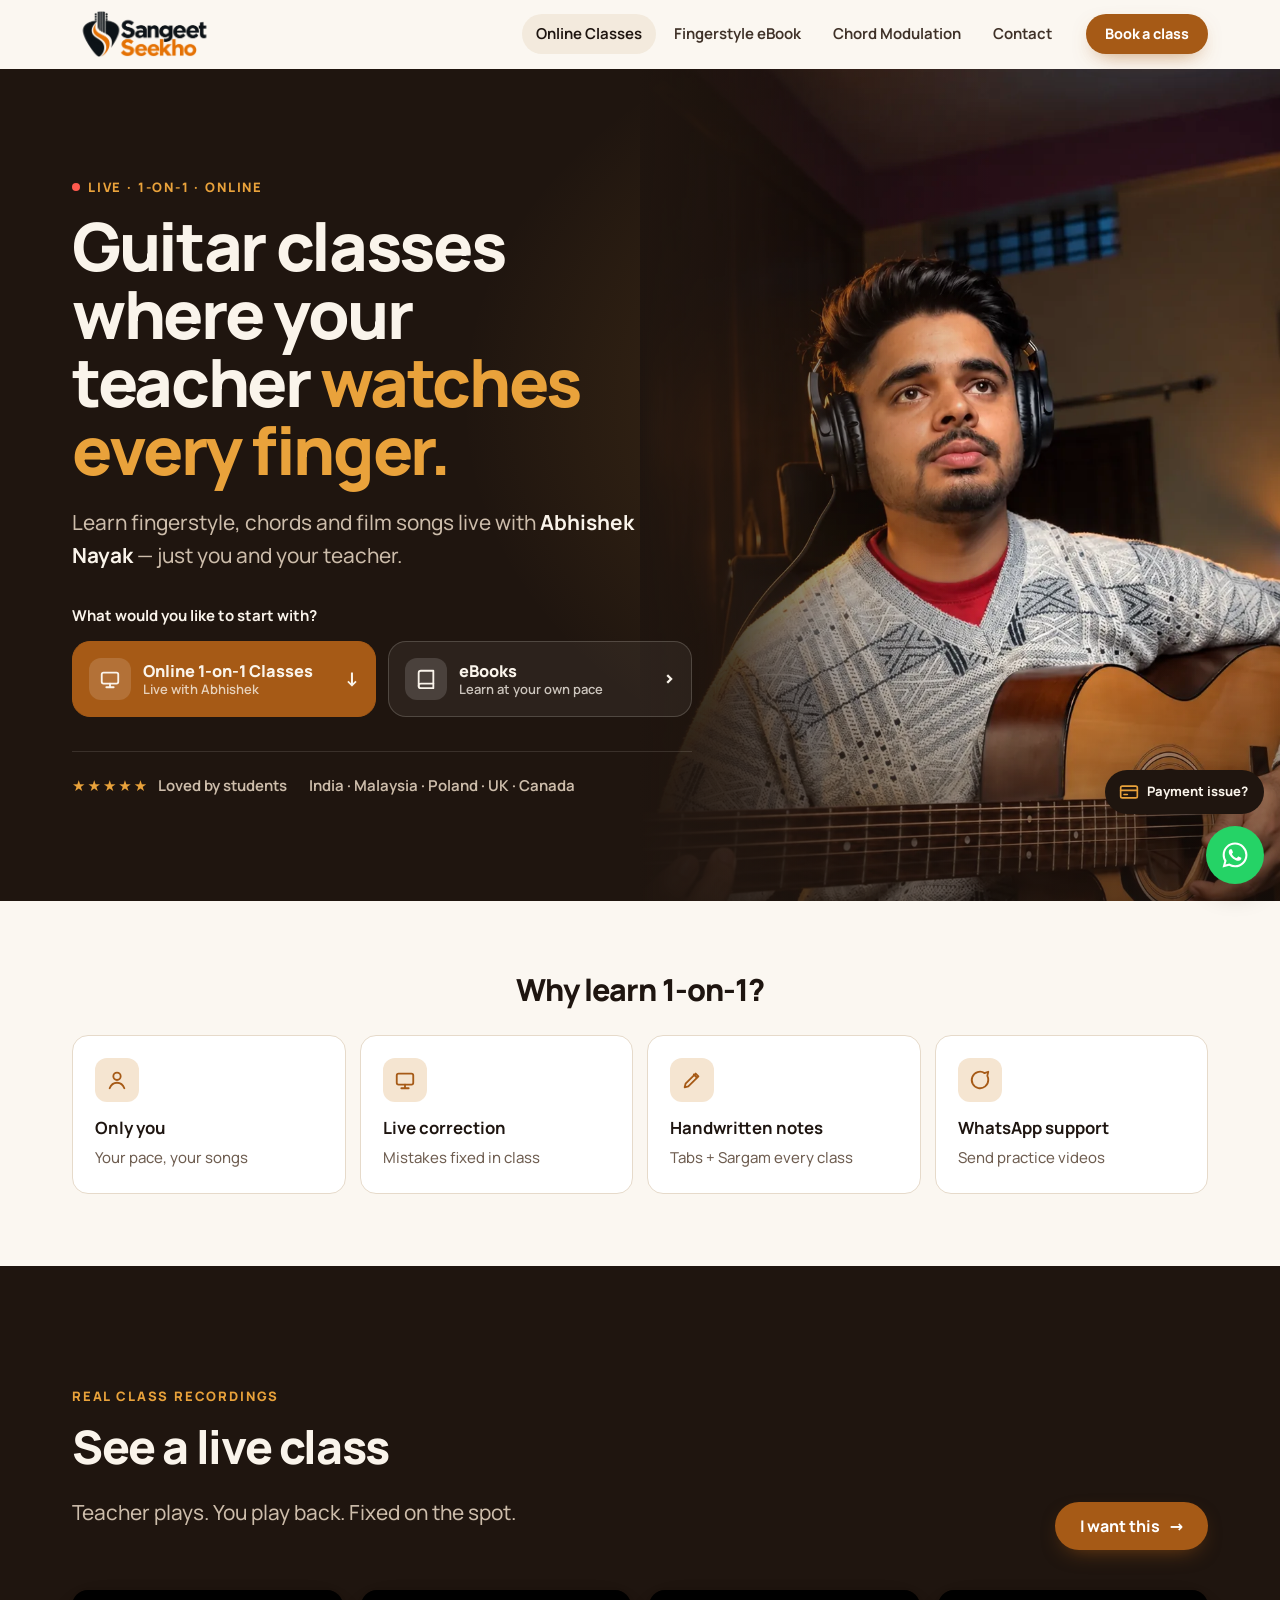
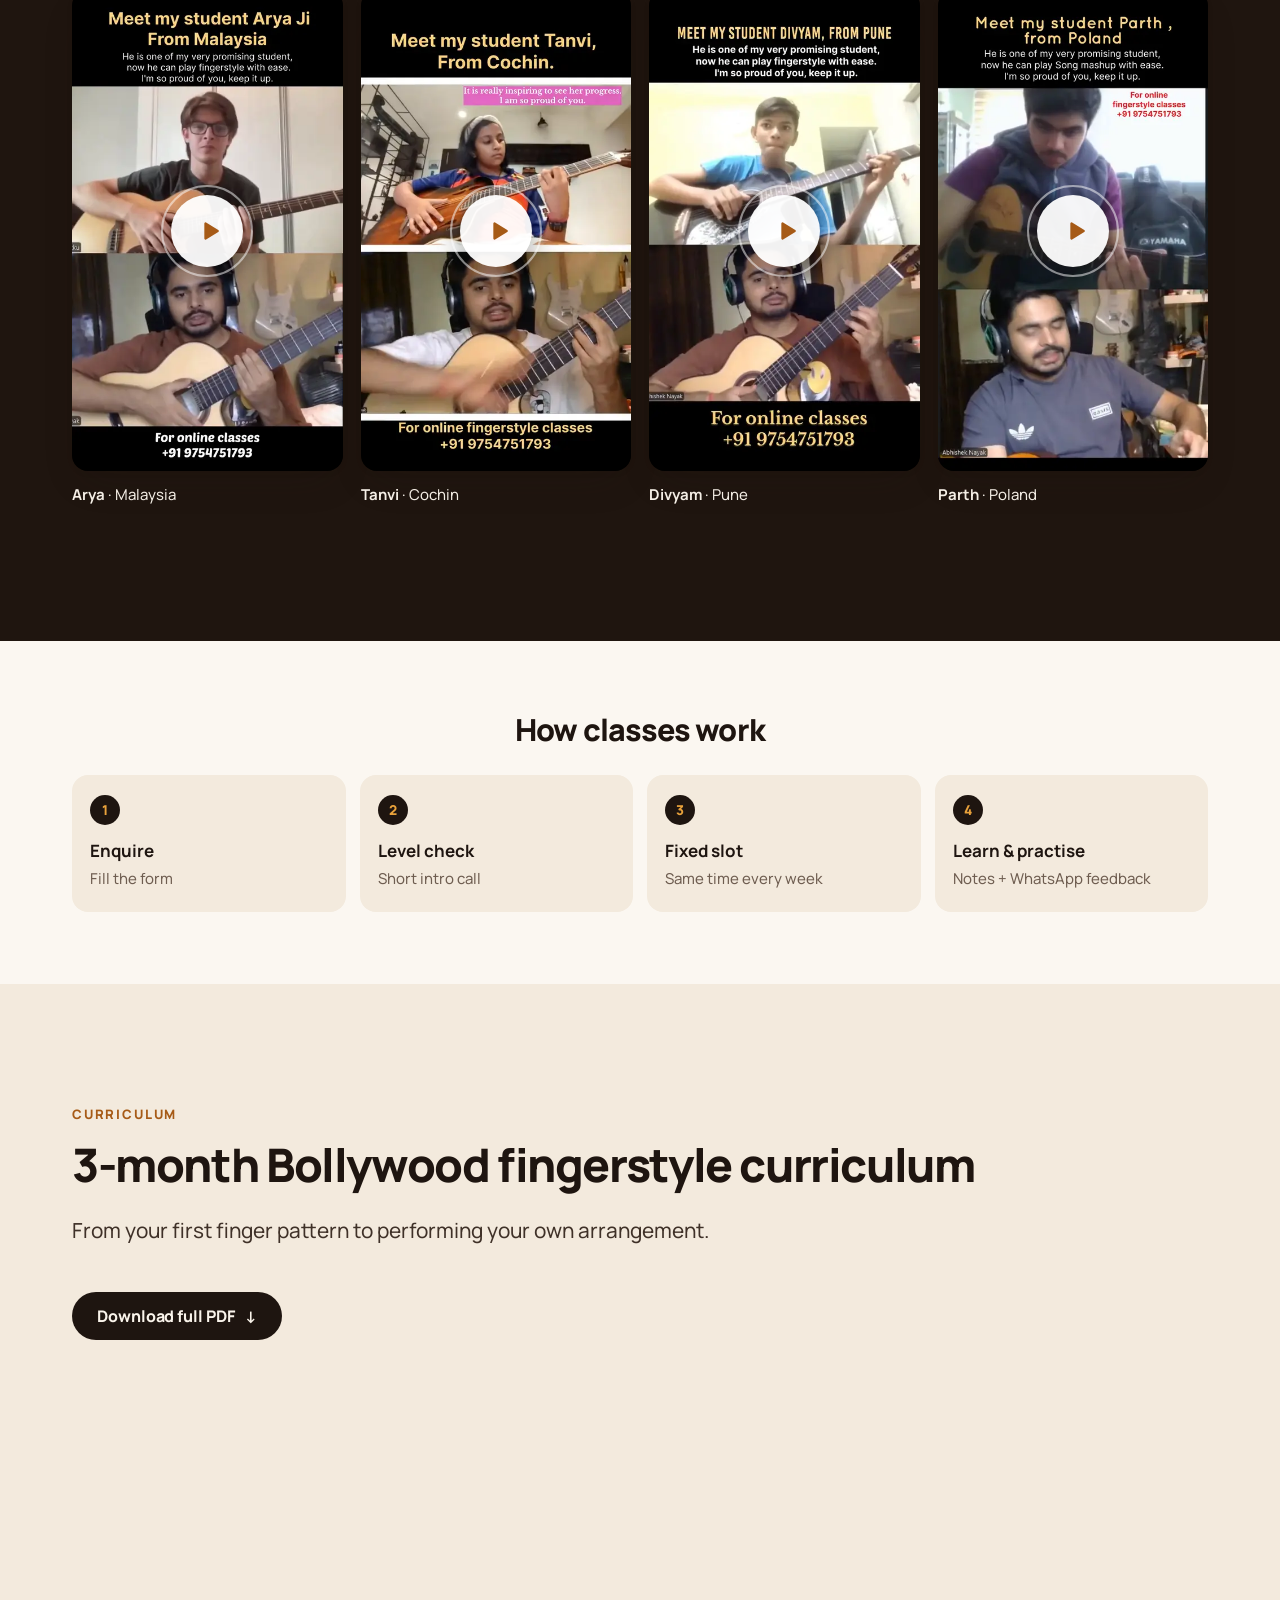
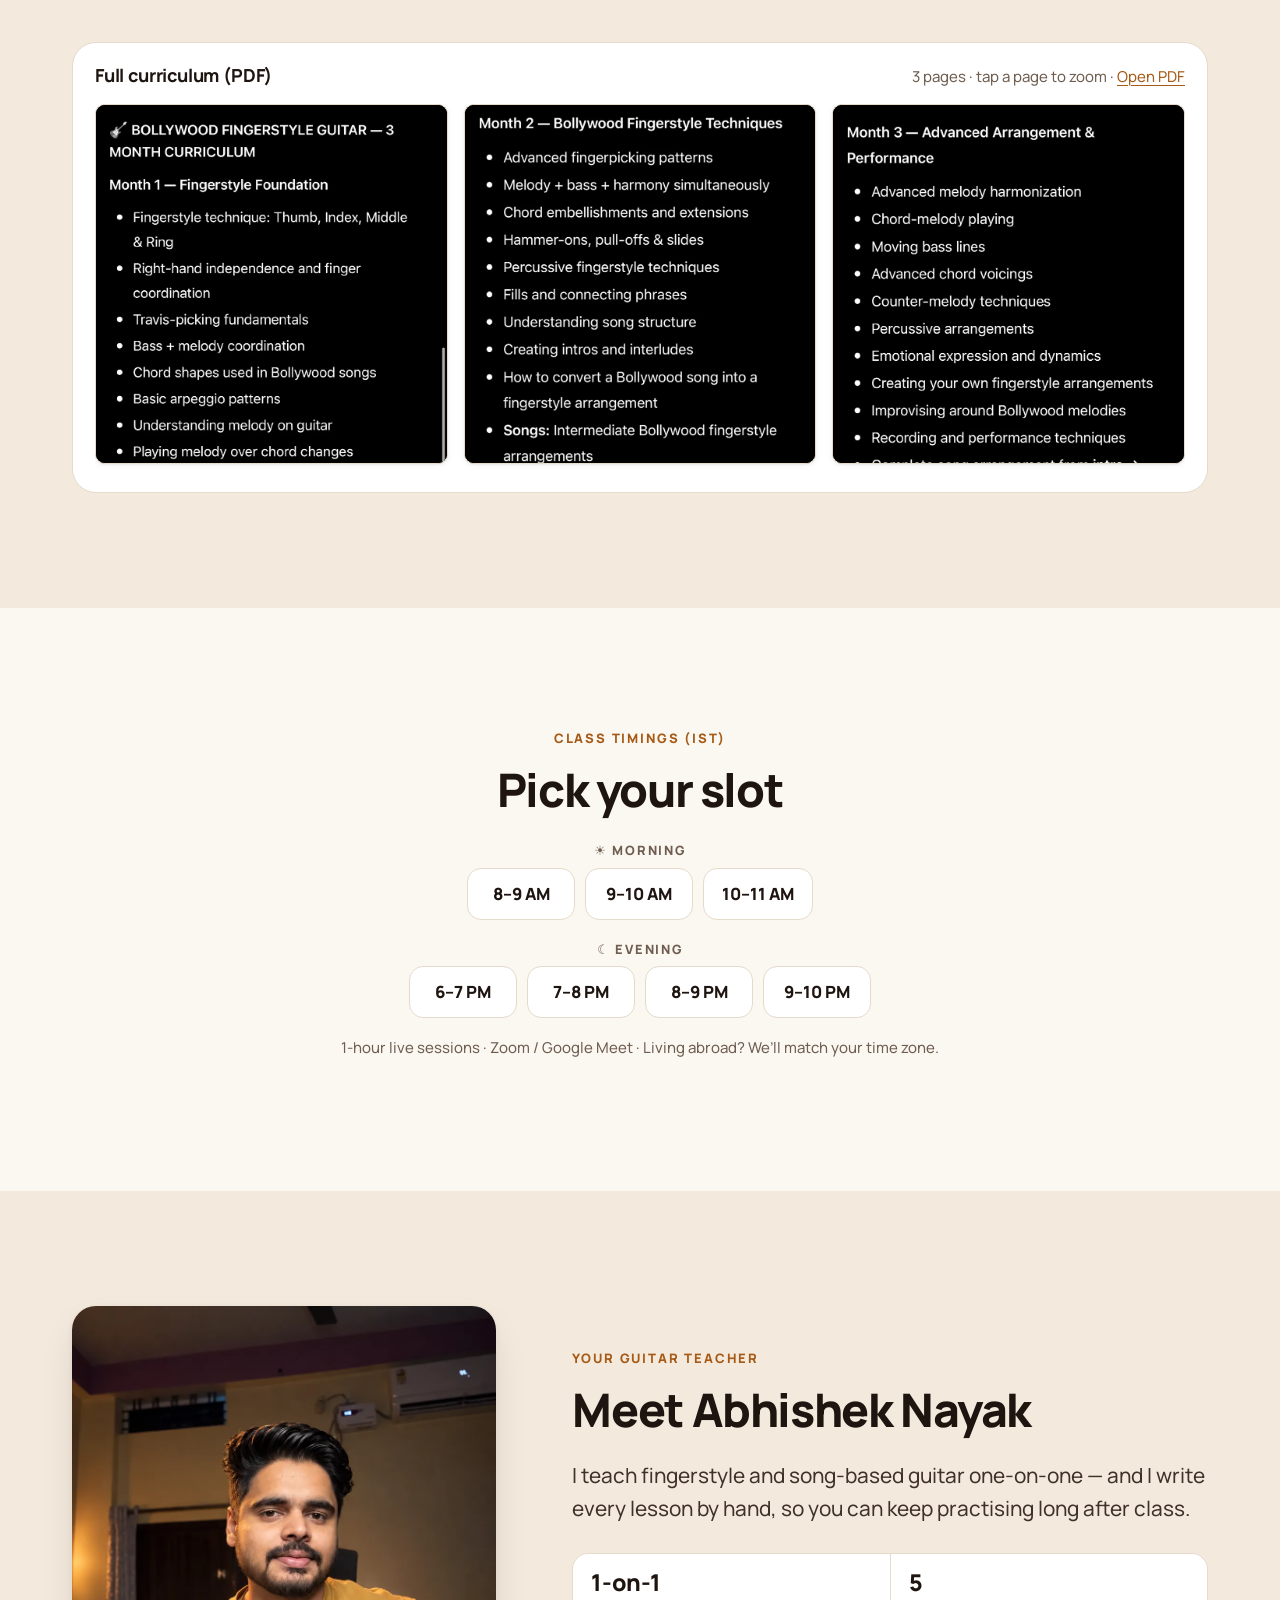
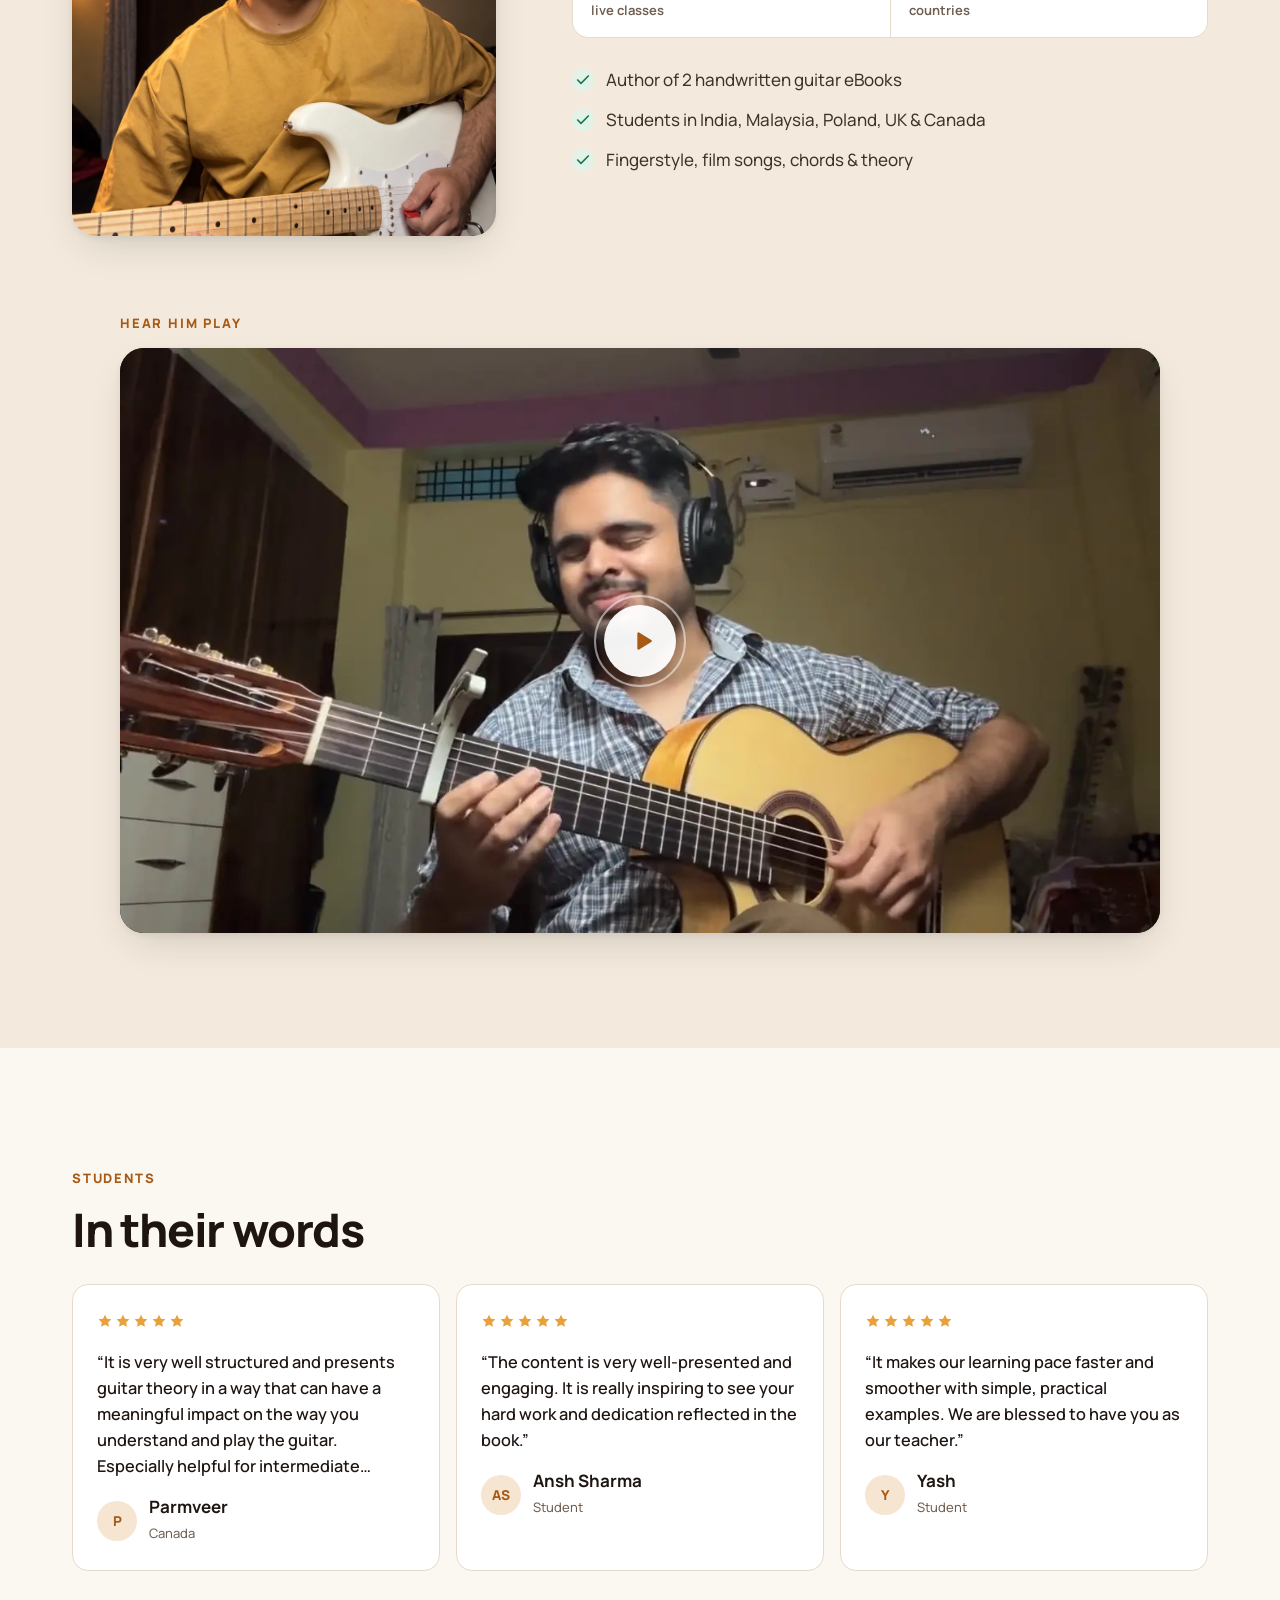
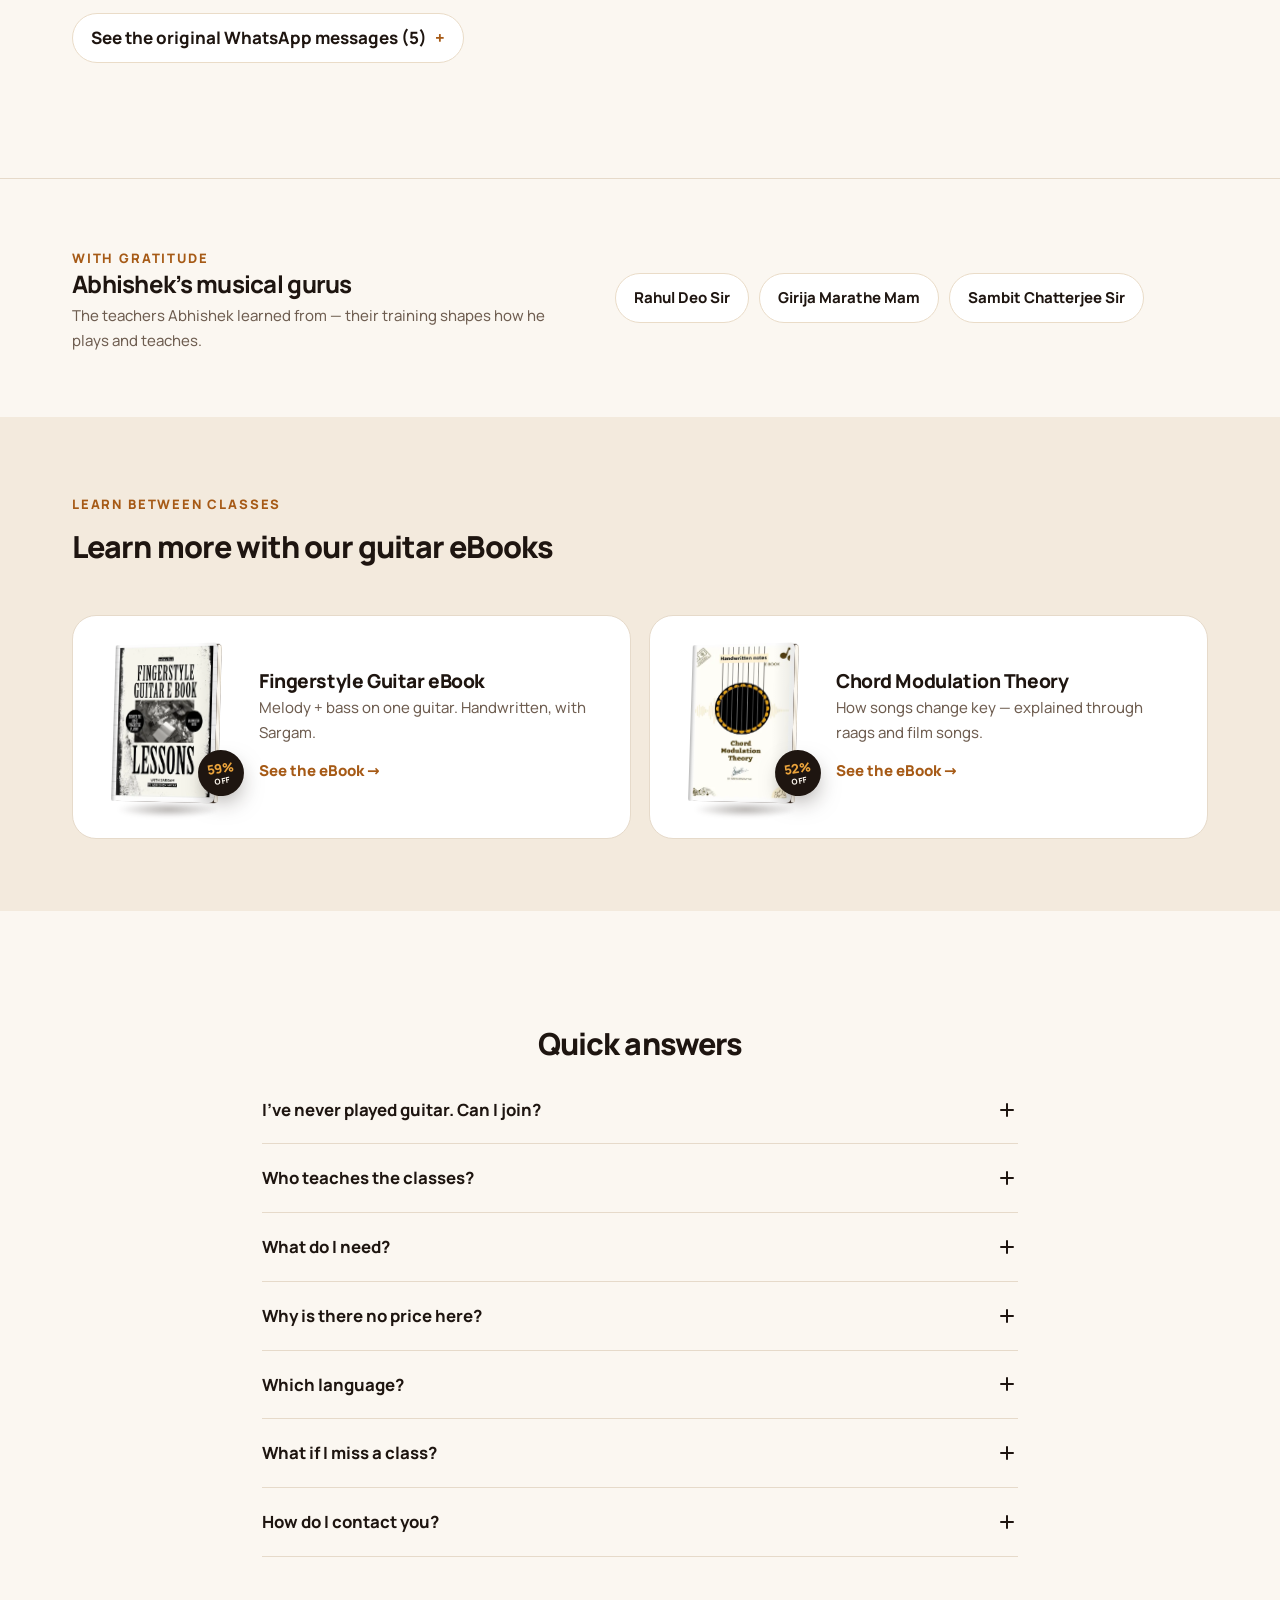
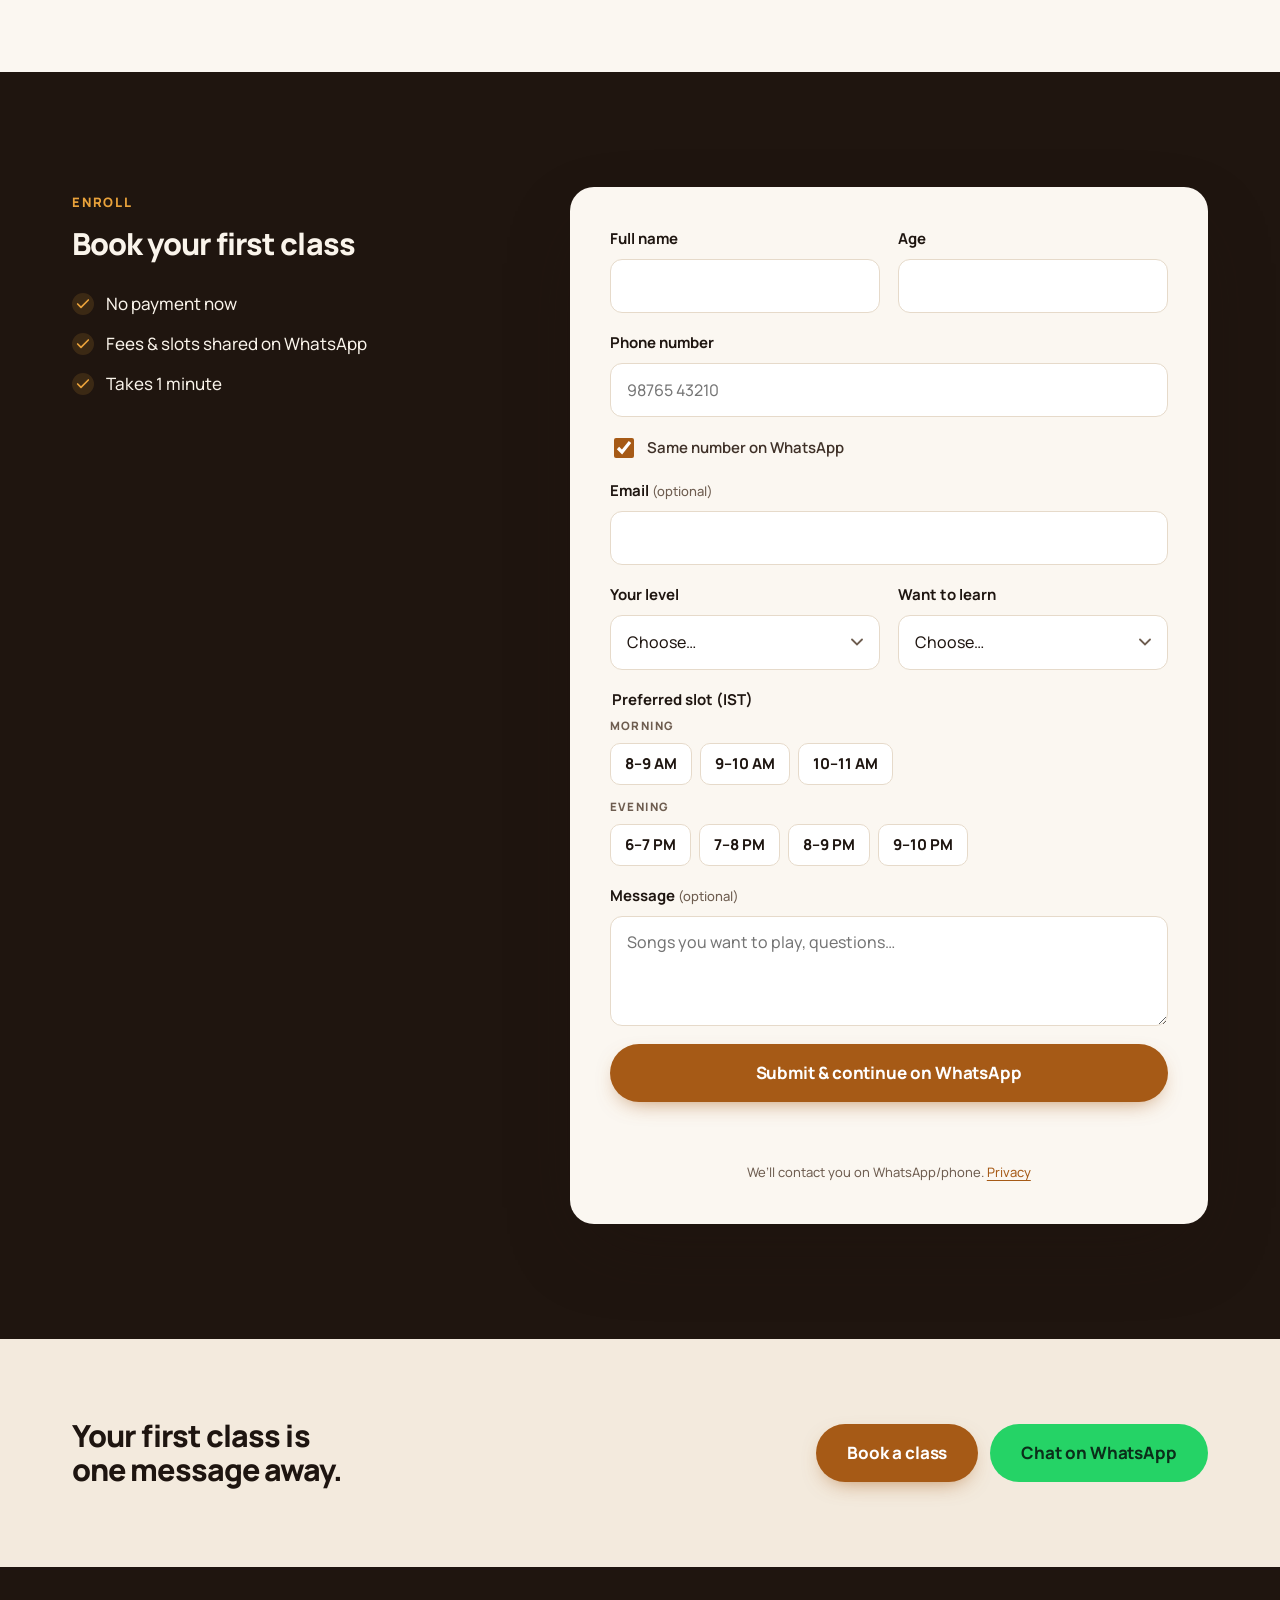
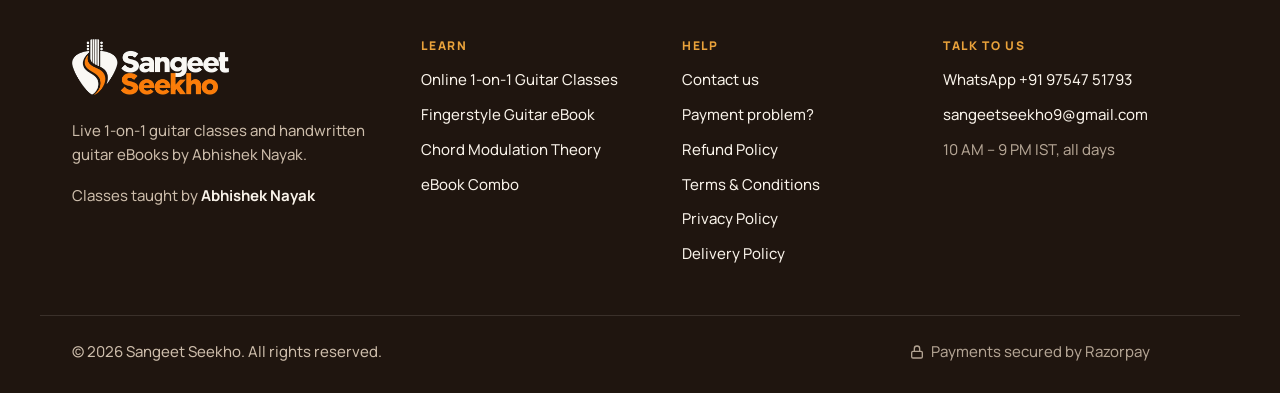
==== commit a4f6b818: "Add files via upload" ====
--- a/index.html
+++ b/index.html
@@ -20,8 +20,9 @@
   <meta name="twitter:title" content="Online 1-on-1 Guitar Classes with Abhishek Nayak">
   <meta name="twitter:image" content="https://sangeetseekho.com/assets/img/og/og-online-classes.jpg">
   <link rel="icon" href="/favicon.ico" sizes="any">
-  <link rel="icon" type="image/png" sizes="192x192" href="/assets/img/brand/icon-192.png">
-  <link rel="apple-touch-icon" href="/assets/img/brand/icon-180.png">
+  <link rel="icon" type="image/png" sizes="48x48" href="/assets/img/brand/favicon-light-48.png" media="(prefers-color-scheme: light)">
+  <link rel="icon" type="image/png" sizes="48x48" href="/assets/img/brand/favicon-dark-48.png" media="(prefers-color-scheme: dark)">
+  <link rel="apple-touch-icon" href="/assets/img/brand/favicon-dark-180.png">
   <link rel="manifest" href="/site.webmanifest">
   <link rel="preload" href="/assets/fonts/manrope-latin.woff2" as="font" type="font/woff2" crossorigin>
   <link rel="preload" as="image" type="image/webp" href="/assets/img/hero/abhishek-acoustic-600.webp" imagesrcset="/assets/img/hero/abhishek-acoustic-600.webp 600w, /assets/img/hero/abhishek-acoustic.webp 939w" imagesizes="(max-width: 900px) 100vw, 50vw">
@@ -50,9 +51,31 @@
           <p class="eyebrow"><span class="live-dot" aria-hidden="true"></span> Live · 1-on-1 · Online</p>
           <h1 id="hero-title">Guitar classes where your teacher <span class="hl">watches every finger.</span></h1>
           <p class="lead">Learn fingerstyle, chords and film songs live with <strong>Abhishek Nayak</strong> — just you and your teacher.</p>
-          <div class="hero-ctas">
-            <a class="btn btn--primary btn--lg" href="#enroll">Book your first class <span class="btn-arrow">→</span></a>
-            <a class="btn btn--ghost btn--lg" href="#live-class">Watch a real class</a>
+          <!-- First-screen choice: classes (scroll down) or eBooks (pick one) -->
+          <div class="chooser" data-chooser>
+            <p class="chooser-q">What would you like to start with?</p>
+            <div class="chooser-main">
+              <button type="button" class="choice" data-choose="classes">
+                <span class="choice-ico" aria-hidden="true"><svg viewBox="0 0 24 24"><rect x="3" y="5" width="18" height="12" rx="2"/><path d="M8 21h8M12 17v4"/></svg></span>
+                <span class="choice-txt"><b>Online 1-on-1 Classes</b><small>Live with Abhishek</small></span>
+                <span class="choice-arrow" aria-hidden="true">↓</span>
+              </button>
+              <button type="button" class="choice" data-choose="ebooks" aria-expanded="false" aria-controls="chooser-ebooks">
+                <span class="choice-ico" aria-hidden="true"><svg viewBox="0 0 24 24"><path d="M4 19.5A2.5 2.5 0 0 1 6.5 17H20V3H6.5A2.5 2.5 0 0 0 4 5.5z"/><path d="M4 19.5A2.5 2.5 0 0 0 6.5 22H20v-5"/></svg></span>
+                <span class="choice-txt"><b>eBooks</b><small>Learn at your own pace</small></span>
+                <span class="choice-arrow" aria-hidden="true">›</span>
+              </button>
+            </div>
+            <div class="chooser-sub" id="chooser-ebooks" hidden>
+              <a class="sub-choice" href="/fingerstyle-guitar-ebook/">
+                <img src="/assets/img/ebooks/fingerstyle-flat-360.jpg" alt="" width="40" height="57" loading="lazy">
+                <span><b>Fingerstyle eBook</b><small>Melody + bass, with Sargam</small></span><span aria-hidden="true">→</span>
+              </a>
+              <a class="sub-choice" href="/chord-modulation-theory/">
+                <img src="/assets/img/ebooks/chord-modulation-flat-360.jpg" alt="" width="40" height="57" loading="lazy">
+                <span><b>Chord Modulation eBook</b><small>Change keys like film songs</small></span><span aria-hidden="true">→</span>
+              </a>
+            </div>
           </div>
           <ul class="hero-proof">
             <li><span class="stars" aria-hidden="true">★★★★★</span> Loved by students</li>
@@ -63,7 +86,7 @@
     </section>
 
     <!-- ============ 2. WHY 1-ON-1 ============ -->
-    <section class="section section--tight" aria-labelledby="why-title">
+    <section class="section section--tight" id="classes" aria-labelledby="why-title">
       <div class="container">
         <h2 id="why-title" class="h3 center">Why learn 1-on-1?</h2>
         <div class="why-grid">
@@ -103,17 +126,18 @@
       </div>
     </section>
 
-    <!-- ============ 5. CURRICULUM ============ -->
+    <!-- ============ 5. CURRICULUM (content: js/content/curriculum.js · PDF: assets/docs/) ============ -->
     <section class="section section--sand" id="curriculum" aria-labelledby="curr-title">
       <div class="container">
         <div class="split-head">
           <div>
             <p class="eyebrow">Curriculum</p>
-            <h2 id="curr-title">First chord → full fingerstyle songs</h2>
-          </div>
-          <a class="btn btn--dark" data-curriculum-pdf href="#"><span class="btn-label">Download full curriculum</span></a>
-        </div>
-        <div class="level-grid" data-curriculum></div>
+            <h2 id="curr-title">3-month Bollywood fingerstyle curriculum</h2>
+            <p class="lead">From your first finger pattern to performing your own arrangement.</p>
+          </div>
+          <a class="btn btn--dark" data-curriculum-pdf href="/assets/docs/sangeetseekho-curriculum.pdf" download><span class="btn-label">Download full PDF</span> <span aria-hidden="true">↓</span></a>
+        </div>
+        <div data-curriculum></div>
       </div>
     </section>
 
--- a/css/components.css
+++ b/css/components.css
@@ -389,3 +389,15 @@
   .buybar-price { flex-shrink: 0; }
   .buybar .btn { min-width: 0; flex: 1 1 auto; padding: 0 14px; font-size: .9rem; white-space: normal; line-height: 1.15; }
 }
+
+/* ---------- v3: master logo images ---------- */
+.logo .logo-img { height: 46px; width: auto; display: block; }
+.logo--light .logo-img { height: 56px; }
+@media (max-width: 380px) { .logo .logo-img { height: 36px; } }
+/* Mobile: compact round payment-help button so floaters cover less content */
+@media (max-width: 560px) {
+  .floater--pay { width: 46px; height: 46px; padding: 0; border-radius: 50%; position: relative; margin-right: 6px; }
+  .floater--pay .floater-label { position: absolute; width: 1px; height: 1px; overflow: hidden; clip: rect(0 0 0 0); white-space: nowrap; }
+  .floater--pay::after { content: "₹"; position: absolute; top: -4px; right: -4px; width: 18px; height: 18px; border-radius: 50%; background: var(--gold); color: var(--espresso); font-size: 11px; font-weight: 800; display: grid; place-items: center; }
+  .floater--wa { width: 54px; height: 54px; }
+}
--- a/css/sections.css
+++ b/css/sections.css
@@ -413,3 +413,57 @@
 .ck-fail-ico { width: 52px; height: 52px; border-radius: 50%; display: grid; place-items: center; background: var(--danger-soft); color: var(--danger); font-weight: 800; font-size: 1.5rem; margin-bottom: 8px; }
 .final-buy { background: var(--espresso-2); }
 .book--sm .book-sticker { right: -20%; bottom: 4%; }
+
+/* =========================================================
+   v3 — HERO CHOOSER + CURRICULUM PDF
+   ========================================================= */
+.chooser { margin-bottom: 34px; }
+.chooser-q { margin: 0 0 12px; font-size: var(--fs-sm); font-weight: 700; color: var(--on-dark); }
+.chooser-main { display: grid; grid-template-columns: 1fr 1fr; gap: 12px; }
+.choice { display: flex; align-items: center; gap: 12px; padding: 16px; border-radius: 18px; border: 1.5px solid rgba(250,244,235,.18); background: rgba(250,244,235,.06); color: var(--on-dark); text-align: left; transition: background .2s, border-color .2s, transform .2s var(--ease); -webkit-tap-highlight-color: transparent; }
+.choice:hover { background: rgba(250,244,235,.12); border-color: rgba(250,244,235,.4); transform: translateY(-2px); }
+.choice[data-choose="classes"] { background: var(--brand); border-color: var(--brand); }
+.choice[data-choose="classes"]:hover { background: var(--brand-hover); border-color: var(--brand-hover); }
+.choice.is-open { border-color: var(--gold); background: rgba(233,162,59,.12); }
+.choice-ico { flex-shrink: 0; width: 42px; height: 42px; border-radius: 12px; display: grid; place-items: center; background: rgba(255,255,255,.14); }
+.choice-ico svg { width: 22px; height: 22px; fill: none; stroke: currentColor; stroke-width: 2; stroke-linecap: round; stroke-linejoin: round; }
+.choice-txt { display: grid; flex: 1; min-width: 0; line-height: 1.25; }
+.choice-txt b { font-size: 1.02rem; font-weight: 800; }
+.choice-txt small { color: rgba(250,244,235,.78); font-weight: 600; }
+.choice-arrow { font-size: 1.2rem; font-weight: 800; transition: transform .2s var(--ease); }
+.choice.is-open .choice-arrow { transform: rotate(90deg); }
+.chooser-sub { display: grid; grid-template-columns: 1fr 1fr; gap: 10px; margin-top: 10px; animation: drop .25s var(--ease); }
+.chooser-sub[hidden] { display: none; }
+.sub-choice { display: flex; align-items: center; gap: 12px; padding: 10px 14px 10px 10px; border-radius: 14px; background: var(--bg); color: var(--ink); text-decoration: none; box-shadow: var(--shadow-sm); transition: transform .2s var(--ease); }
+.sub-choice:hover { transform: translateY(-2px); color: var(--ink); }
+.sub-choice img { width: 40px; height: auto; border-radius: 3px; box-shadow: 0 3px 8px rgba(0,0,0,.25); flex-shrink: 0; }
+.sub-choice span:nth-child(2) { display: grid; flex: 1; line-height: 1.25; }
+.sub-choice b { font-size: .95rem; }
+.sub-choice small { color: var(--muted); font-weight: 600; }
+@media (max-width: 560px) {
+  .chooser-main, .chooser-sub { grid-template-columns: 1fr; }
+  .choice { padding: 14px; }
+}
+
+.month-grid { display: grid; grid-template-columns: repeat(3, 1fr); gap: 14px; }
+@media (max-width: 860px) { .month-grid { grid-template-columns: 1fr; } }
+.month-card { padding: 22px; border-radius: var(--radius); background: var(--surface); border: 1px solid var(--line); }
+.month-card h3 { font-size: 1.2rem; margin: 12px 0 10px; }
+.month-card ul { list-style: none; display: grid; gap: 7px; font-size: var(--fs-sm); }
+.month-card li { padding-left: 22px; position: relative; }
+.month-card li::before { content: "✓"; position: absolute; left: 0; color: var(--success); font-weight: 800; }
+.curr-pdf { margin-top: 28px; padding: 22px; border-radius: var(--radius-lg); background: var(--surface); border: 1px solid var(--line); }
+.curr-pdf-head { display: flex; justify-content: space-between; align-items: baseline; gap: 10px; flex-wrap: wrap; margin-bottom: 14px; }
+.curr-pdf-head h3 { margin: 0; }
+.curr-pages { display: grid; grid-auto-flow: column; grid-auto-columns: minmax(180px, 1fr); gap: 16px; overflow-x: auto; scroll-snap-type: x mandatory; padding-bottom: 6px; }
+.curr-page { scroll-snap-align: start; border: 1px solid var(--line); padding: 0; border-radius: 10px; overflow: hidden; background: #000; cursor: zoom-in; box-shadow: var(--shadow-sm); transition: transform .2s var(--ease); max-height: 360px; }
+.curr-page:hover, .curr-page:focus-visible { transform: translateY(-3px); }
+.curr-page img { width: 100%; height: 100%; object-fit: cover; object-position: top; }
+@media (max-width: 560px) { .curr-pages { grid-auto-columns: 72%; } }
+@media (max-width: 900px) {
+  .page-classes .hero-media { height: 40vh; min-height: 260px; max-height: 420px; }
+  .page-classes .hero-grid { margin-top: -90px; }
+  .page-classes .hero h1 { font-size: clamp(1.9rem, 1.2rem + 3.6vw, 2.6rem); margin-bottom: 12px; }
+  .page-classes .hero .lead { font-size: 1rem; margin-bottom: 18px; }
+  .chooser { margin-bottom: 24px; }
+}
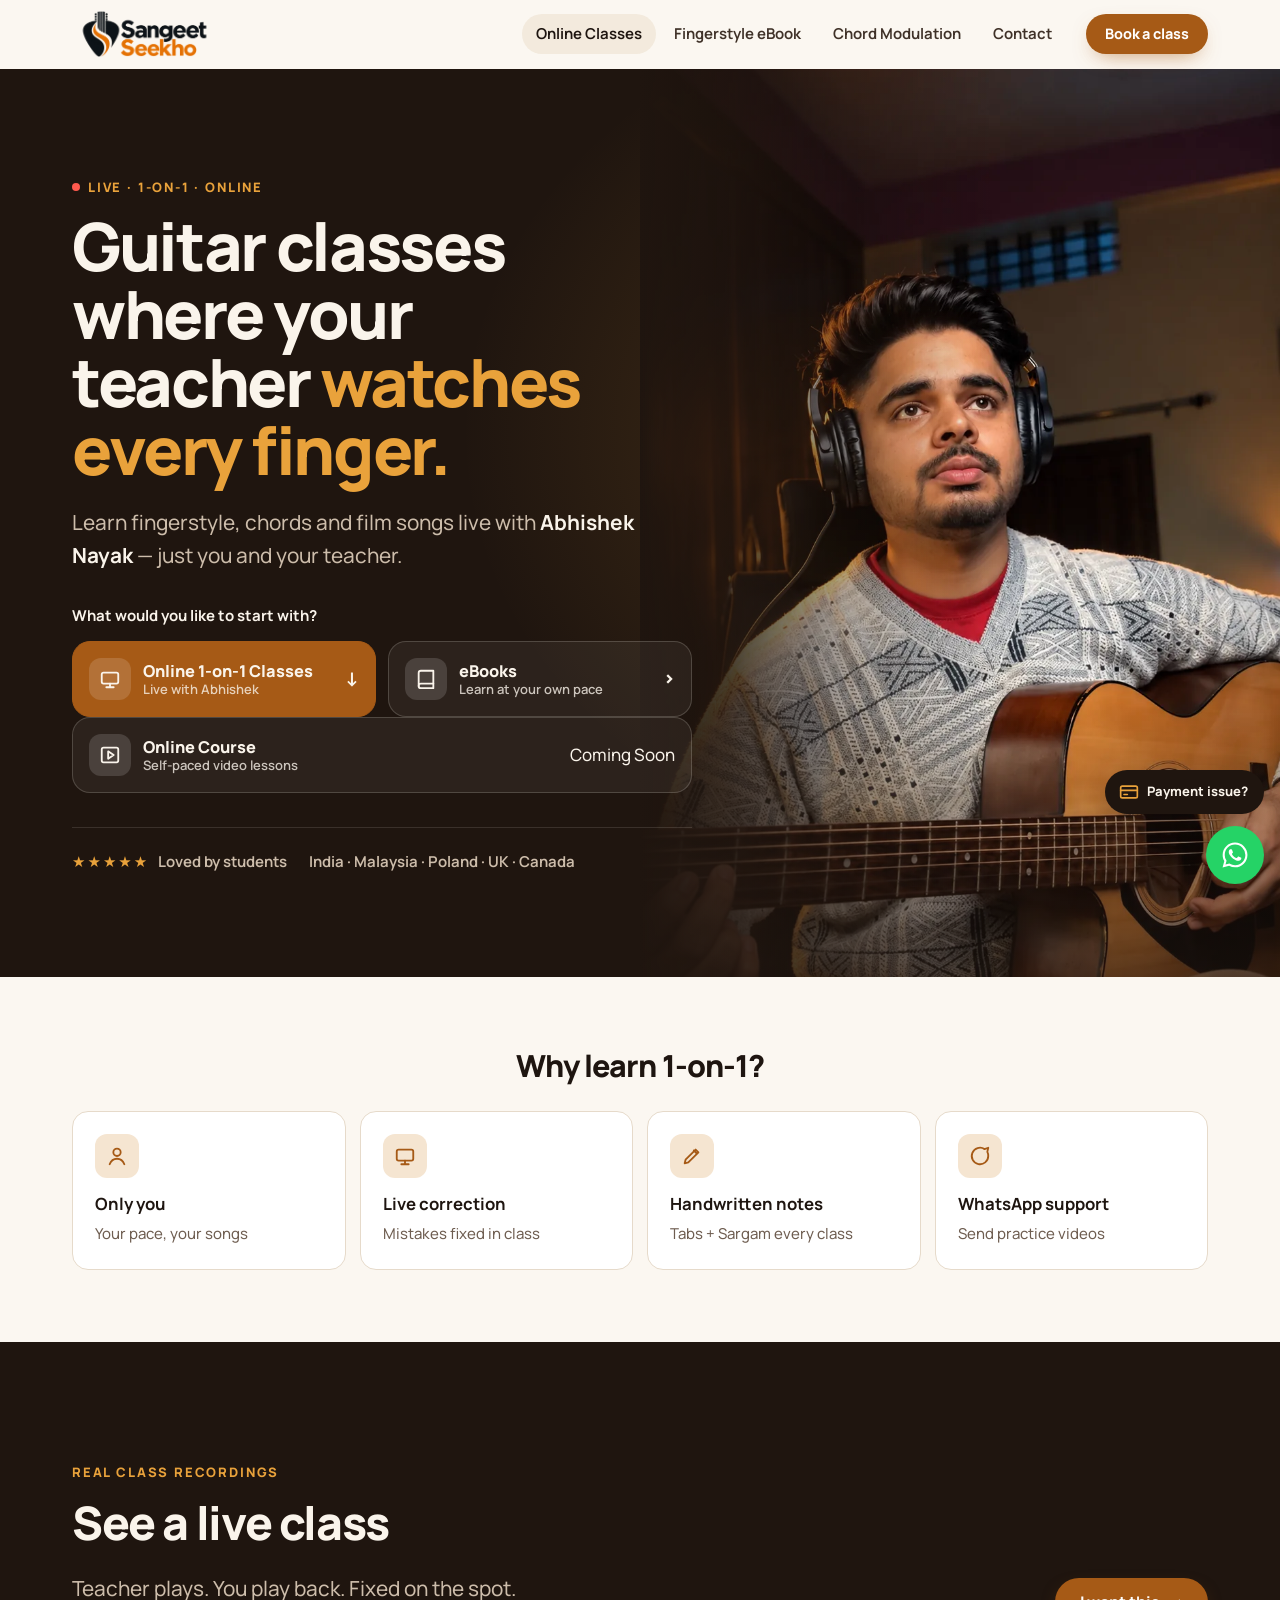
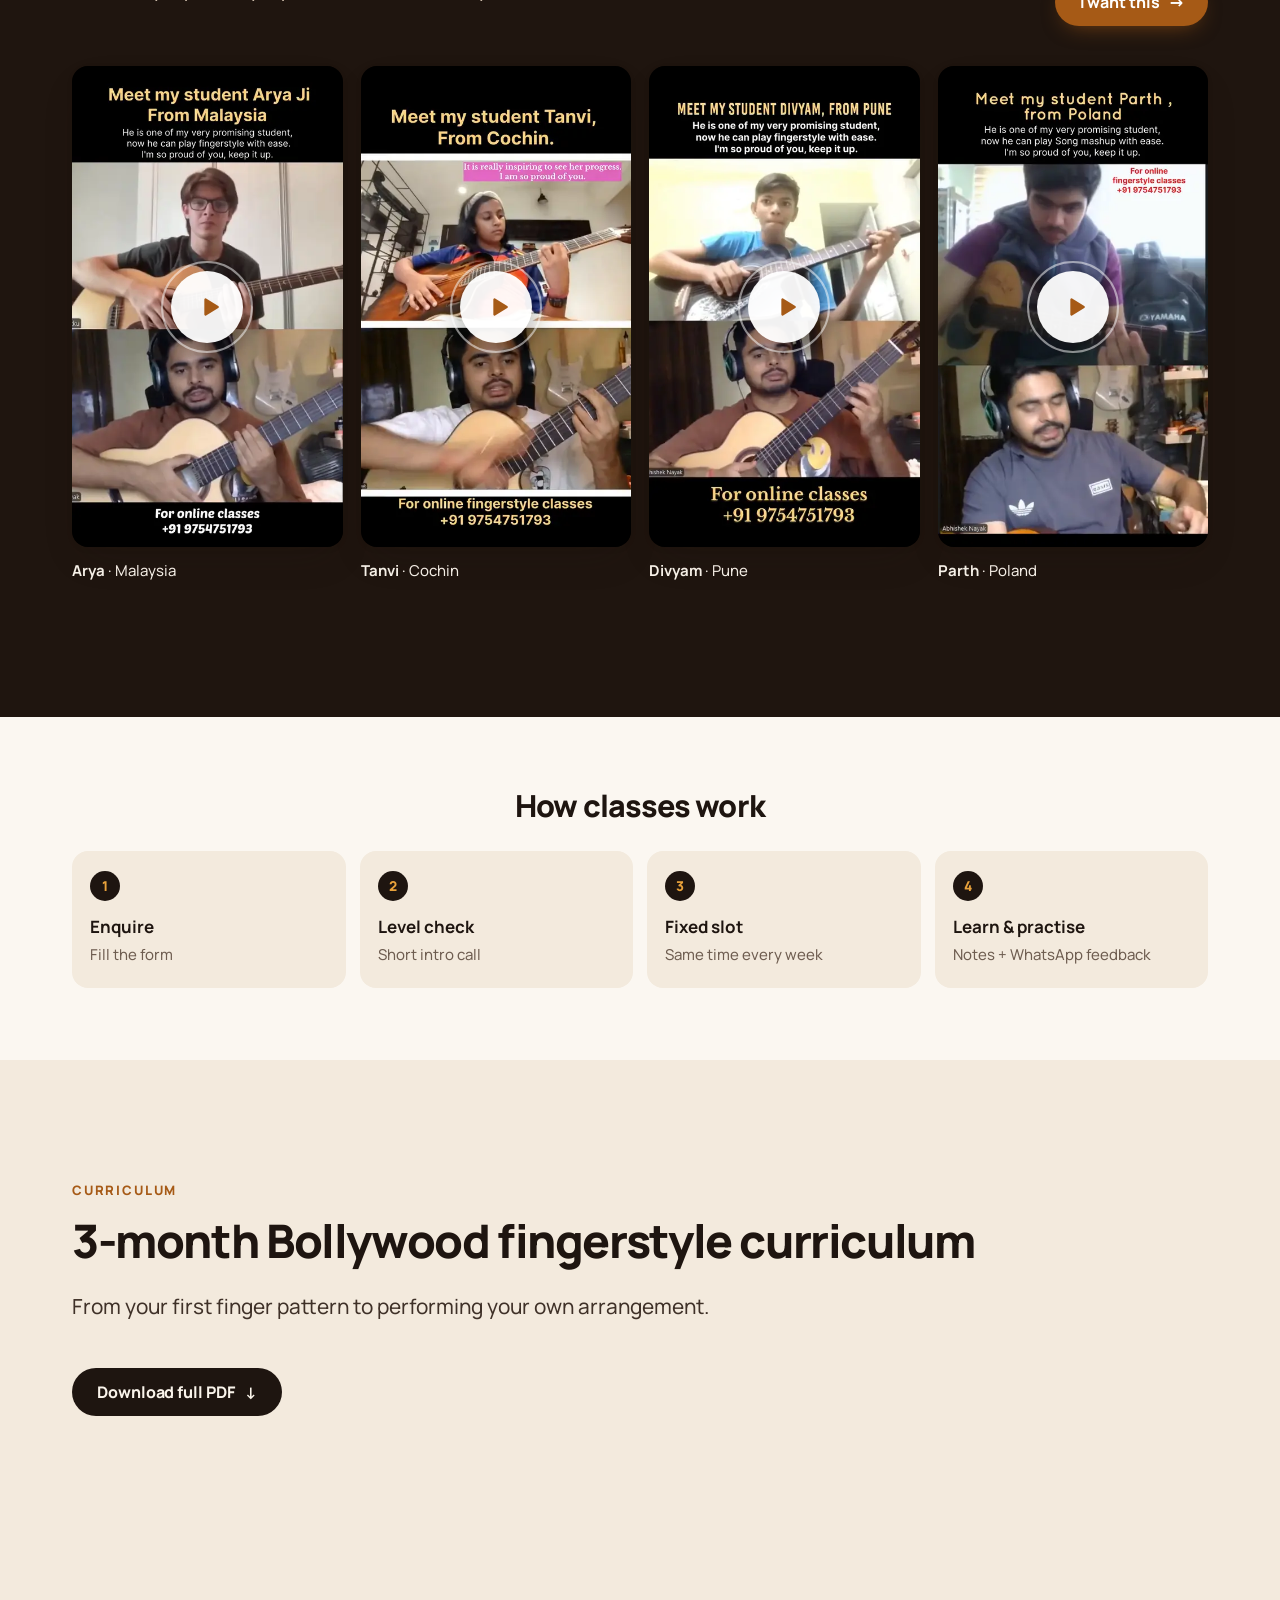
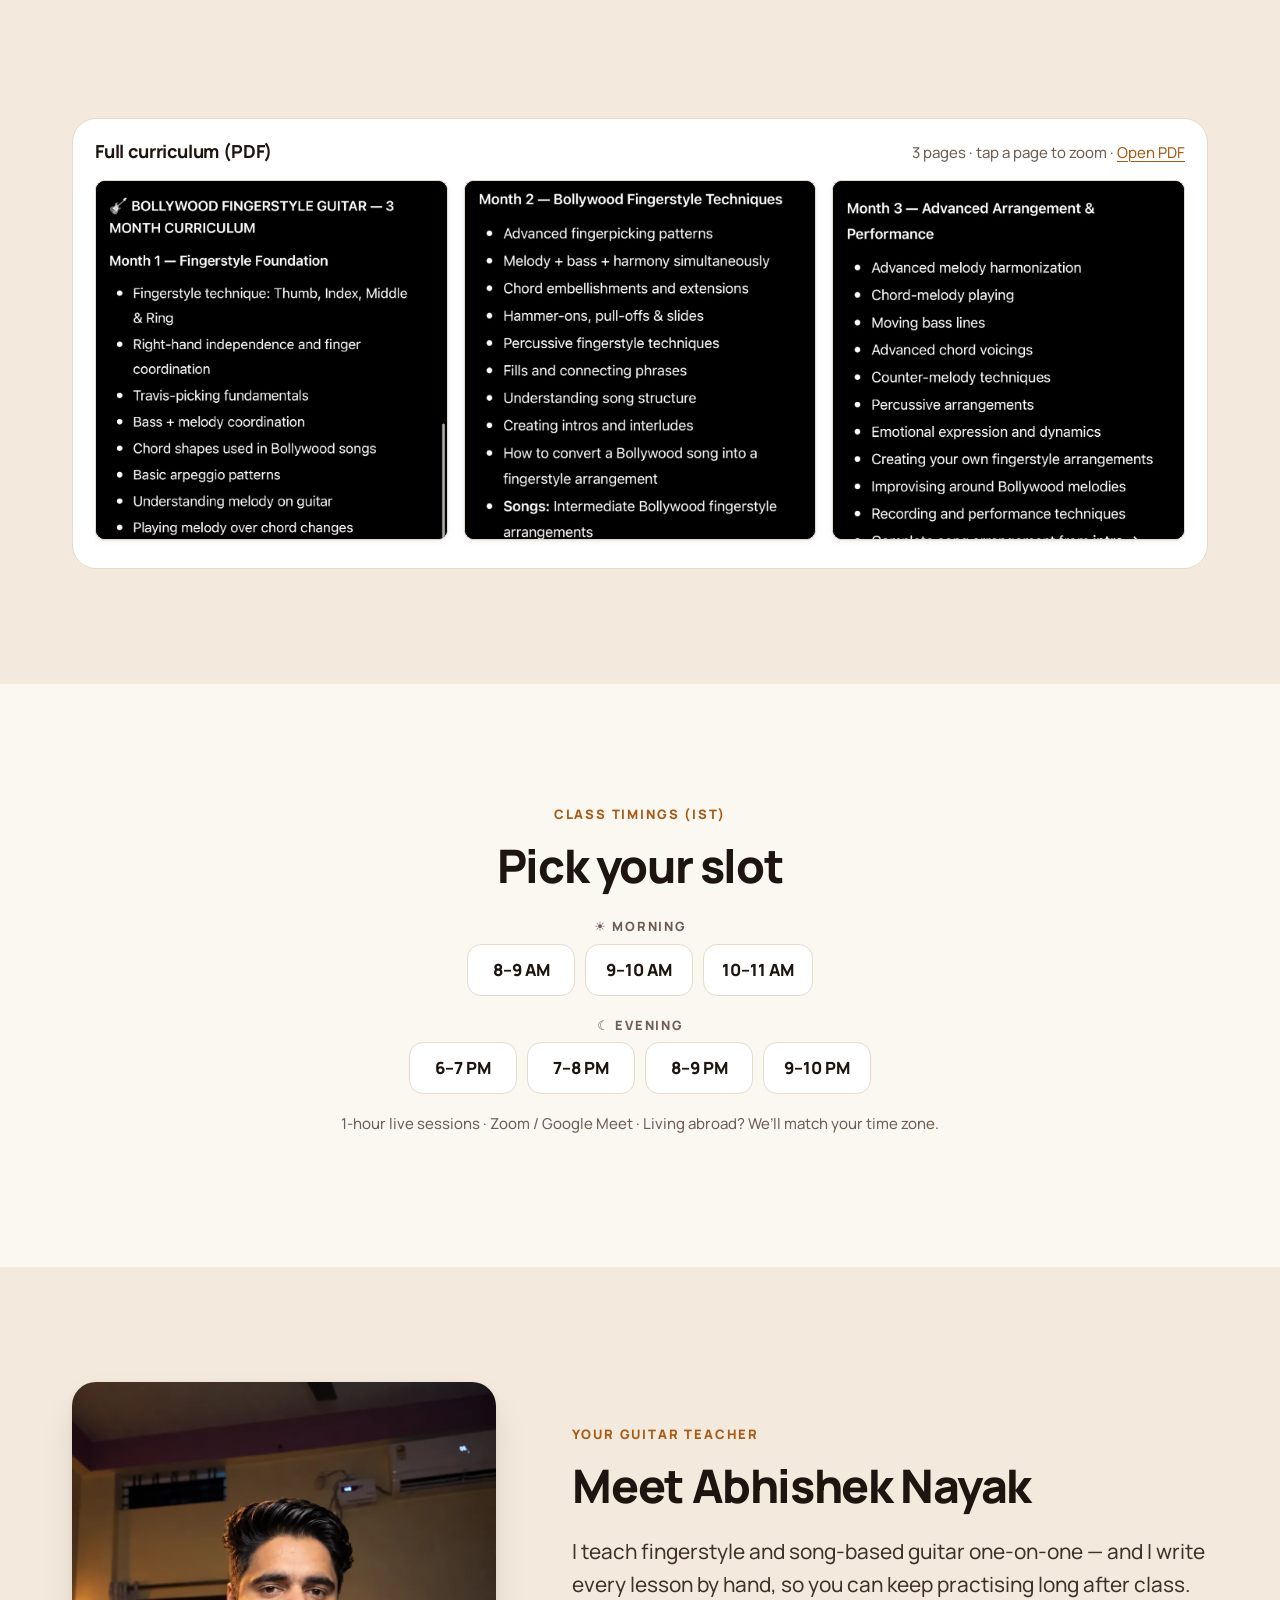
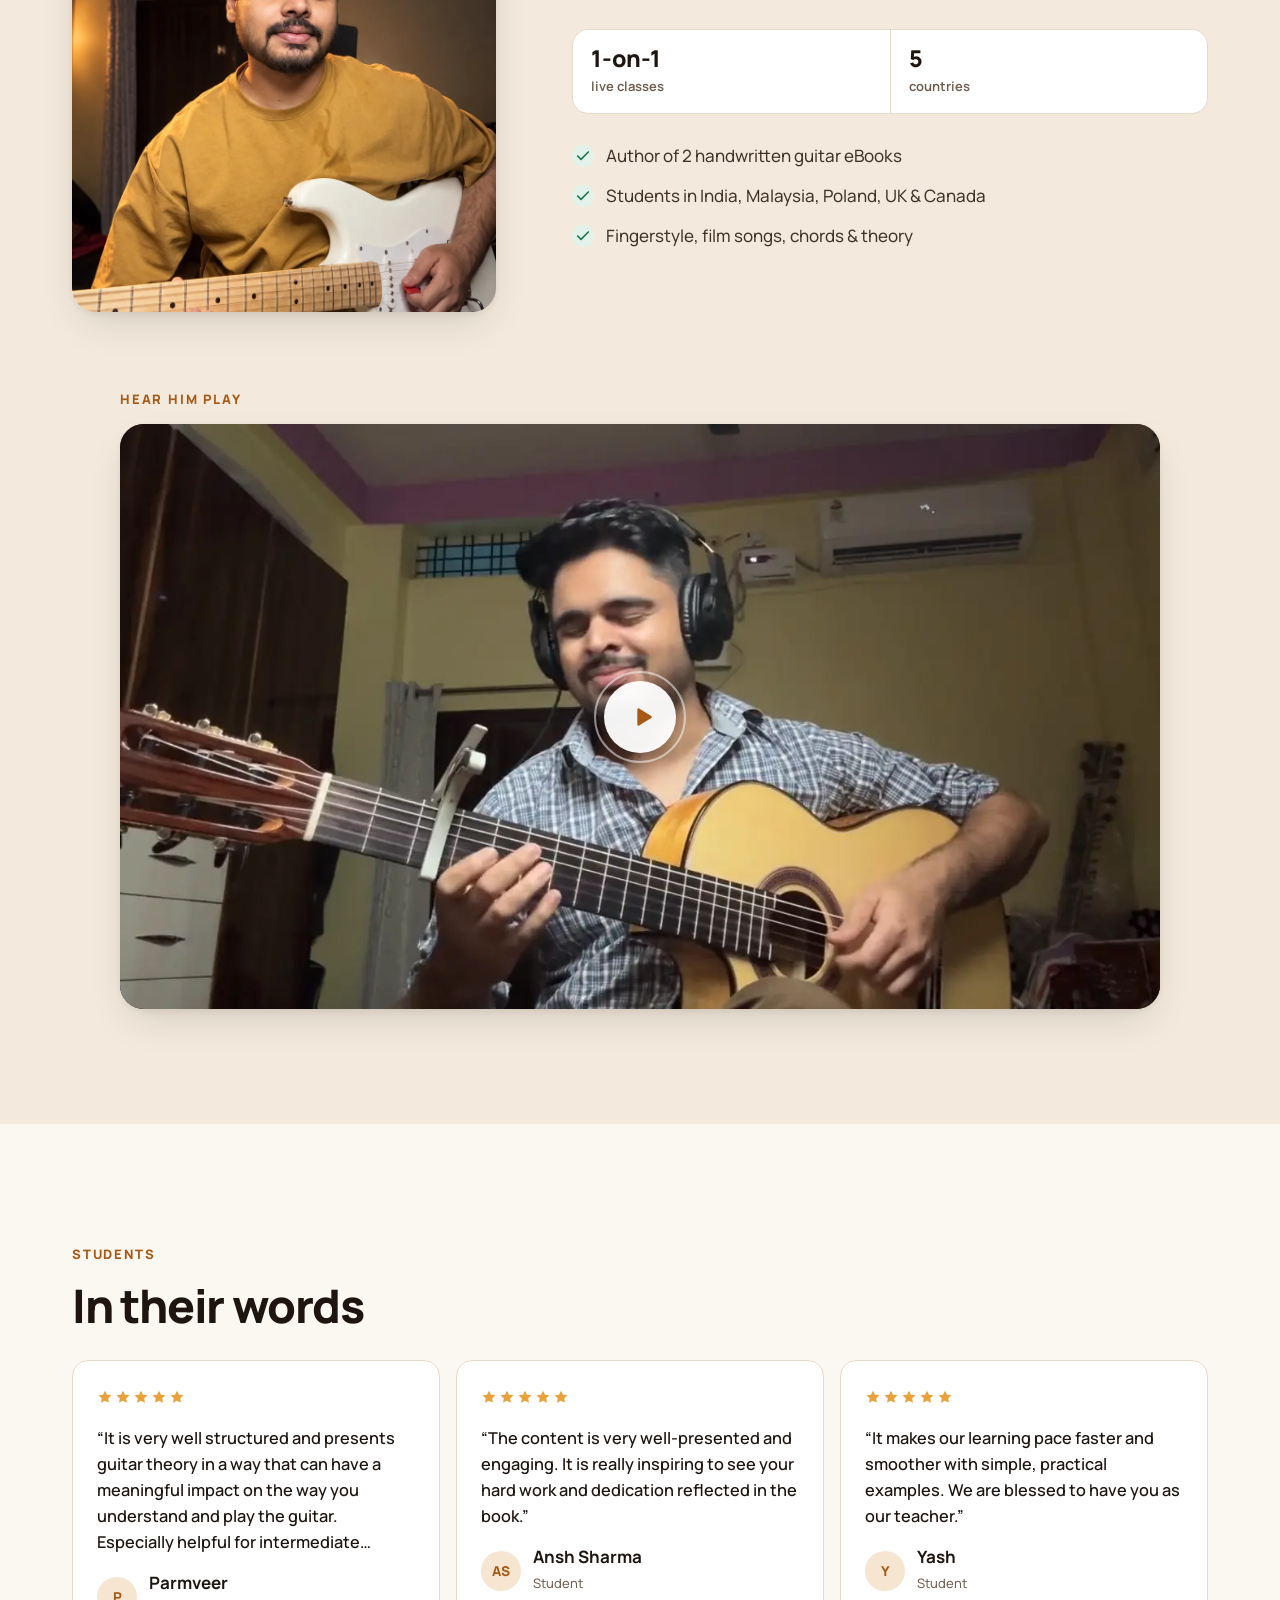
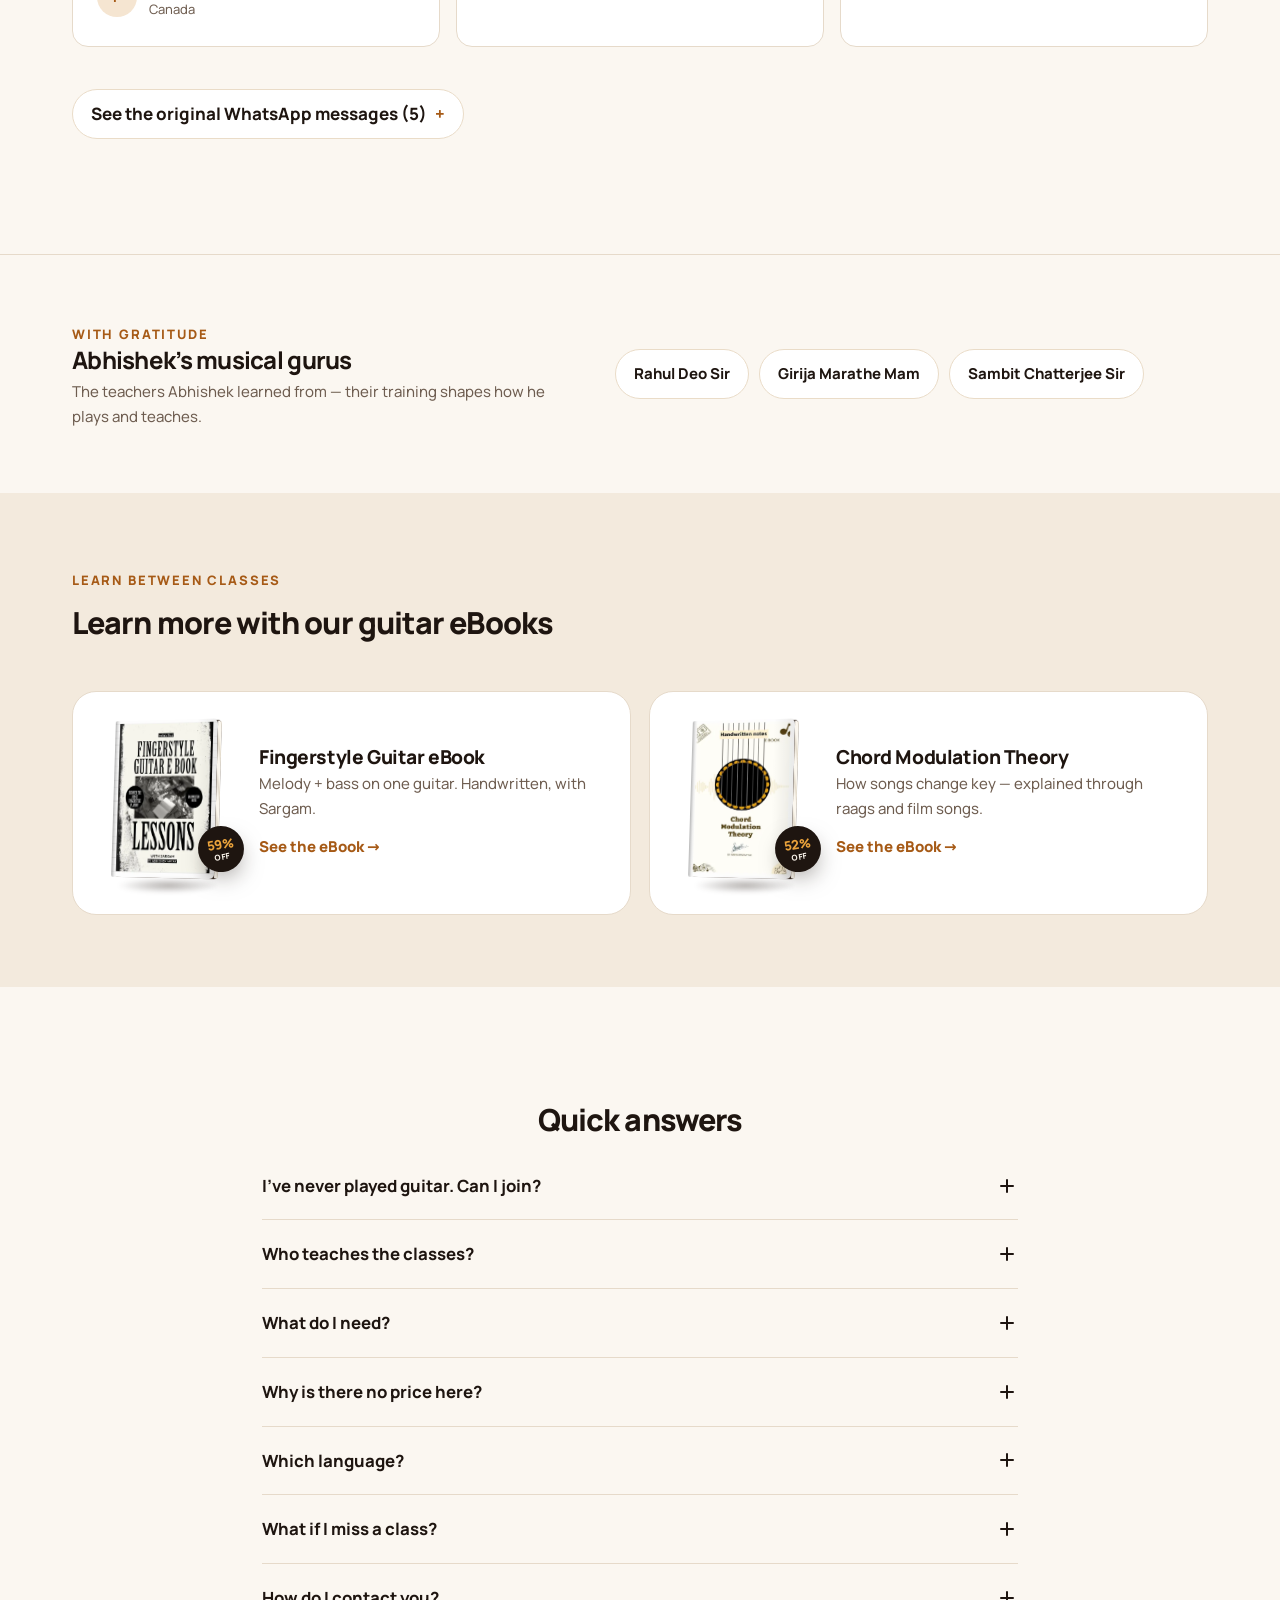
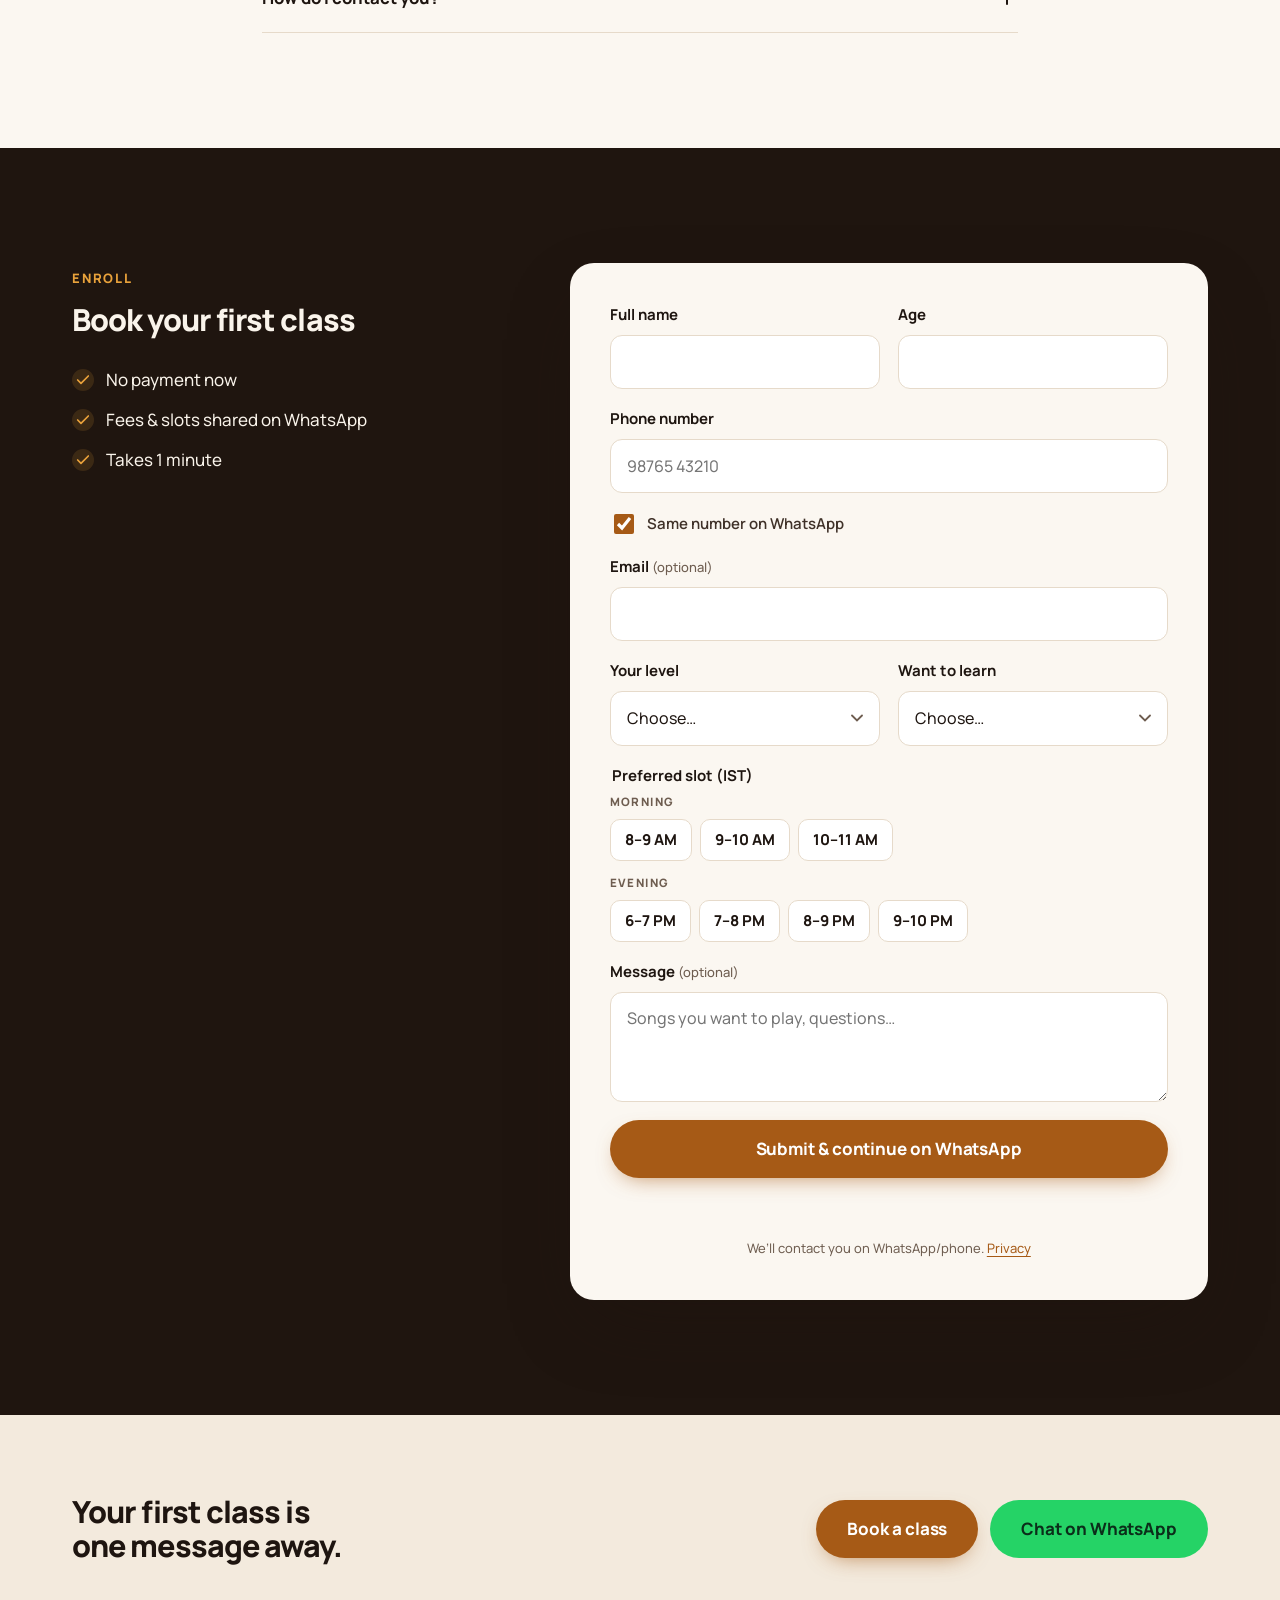
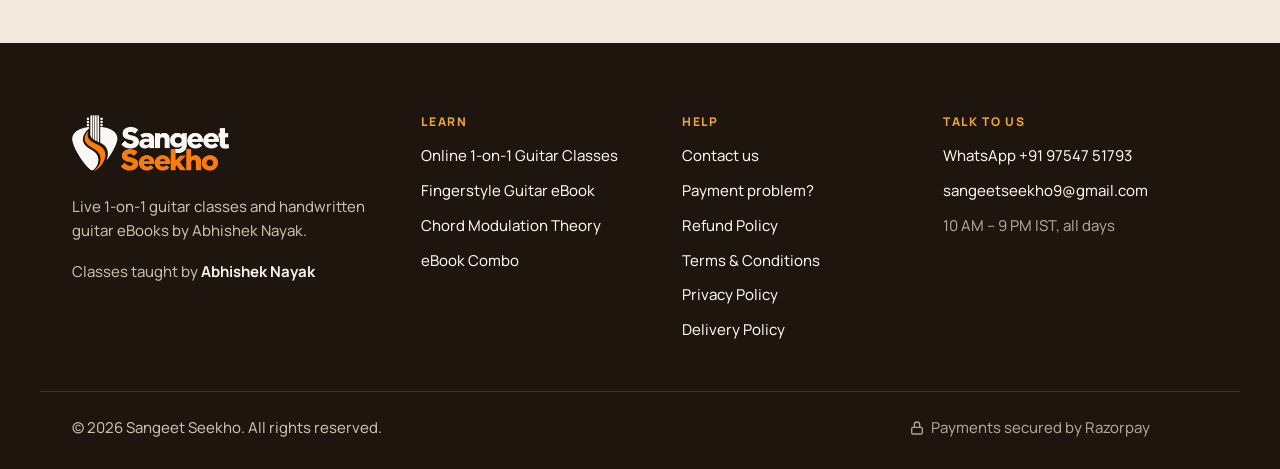
==== commit ba791be0: "Add files via upload" ====
--- a/index.html
+++ b/index.html
@@ -76,6 +76,12 @@
                 <span><b>Chord Modulation eBook</b><small>Change keys like film songs</small></span><span aria-hidden="true">→</span>
               </a>
             </div>
+            <!-- Online Course: not live yet — deliberately NOT a link/button (no action). -->
+            <div class="choice choice--soon" aria-label="Online Course — coming soon">
+              <span class="choice-ico" aria-hidden="true"><svg viewBox="0 0 24 24"><polygon points="10 8 16 12 10 16 10 8"/><rect x="3" y="4" width="18" height="16" rx="2"/></svg></span>
+              <span class="choice-txt"><b>Online Course</b><small>Self-paced video lessons</small></span>
+              <span class="soon-badge">Coming Soon</span>
+            </div>
           </div>
           <ul class="hero-proof">
             <li><span class="stars" aria-hidden="true">★★★★★</span> Loved by students</li>
